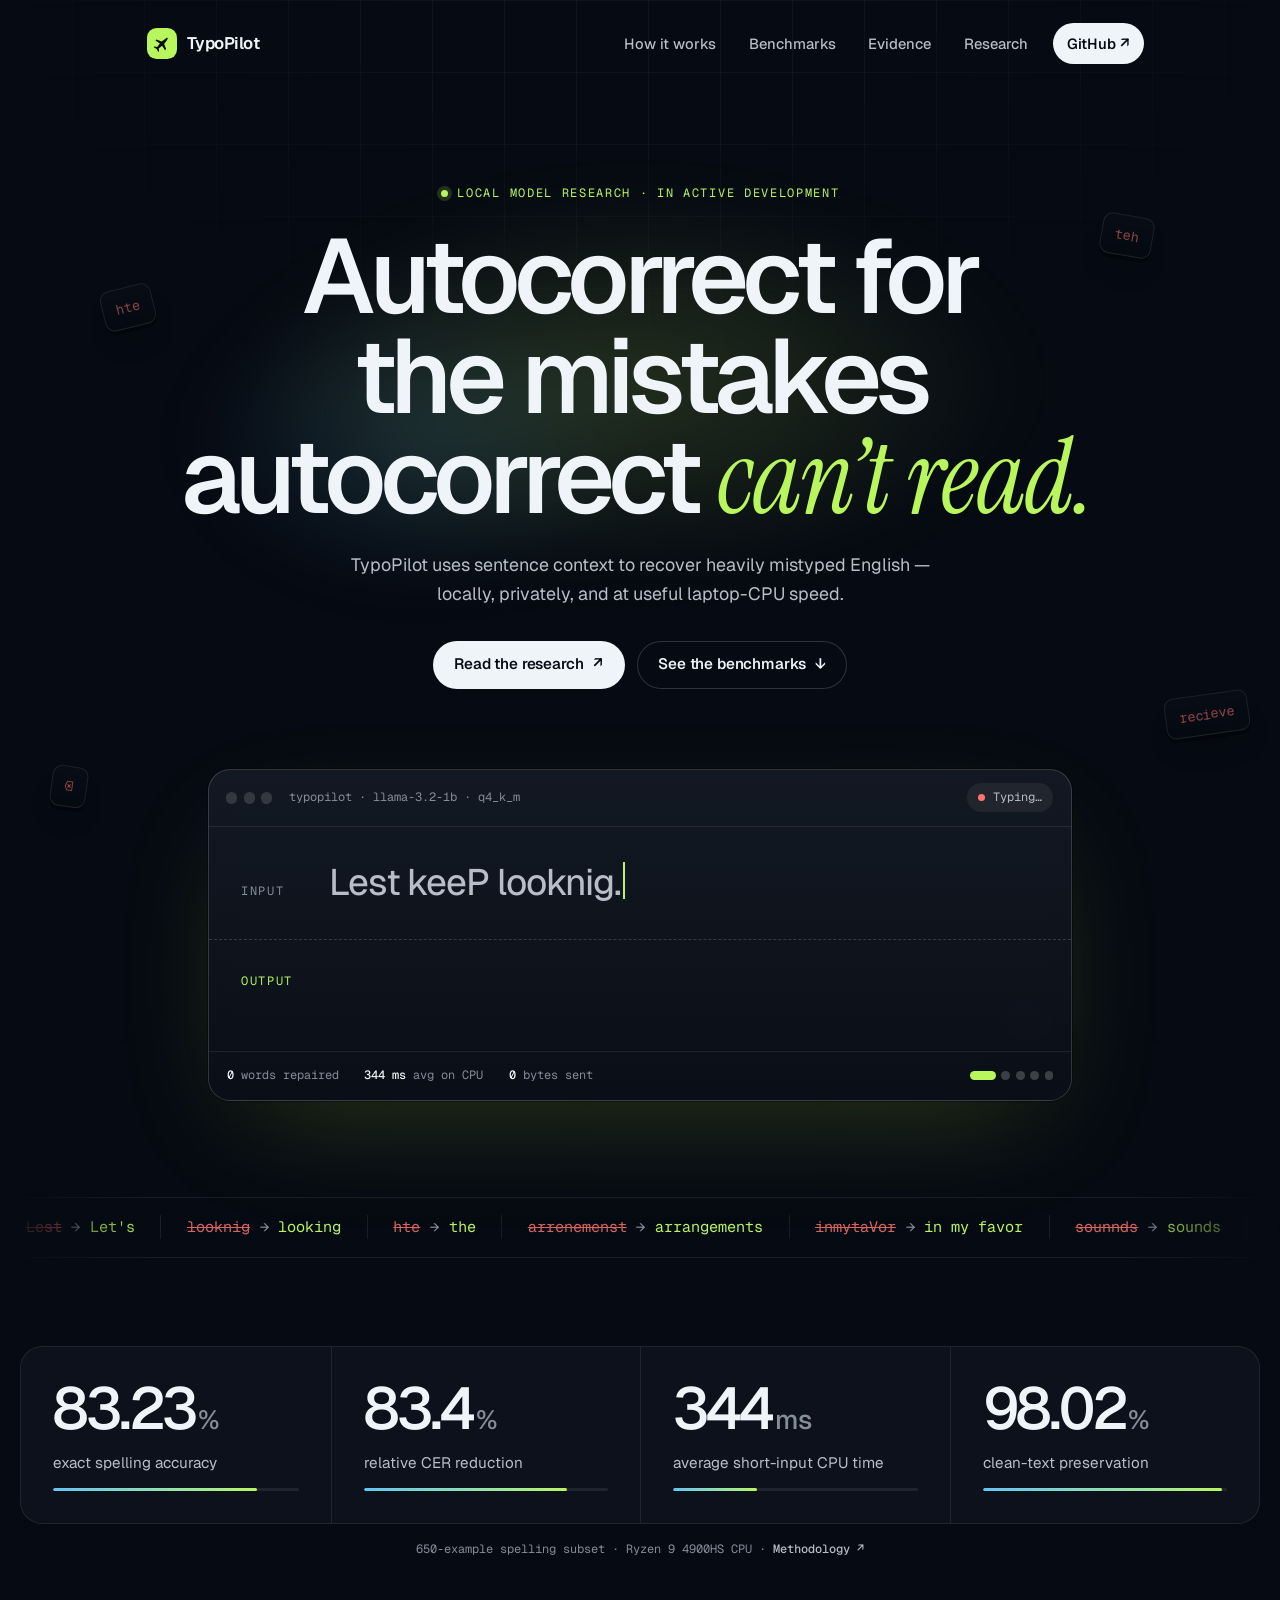
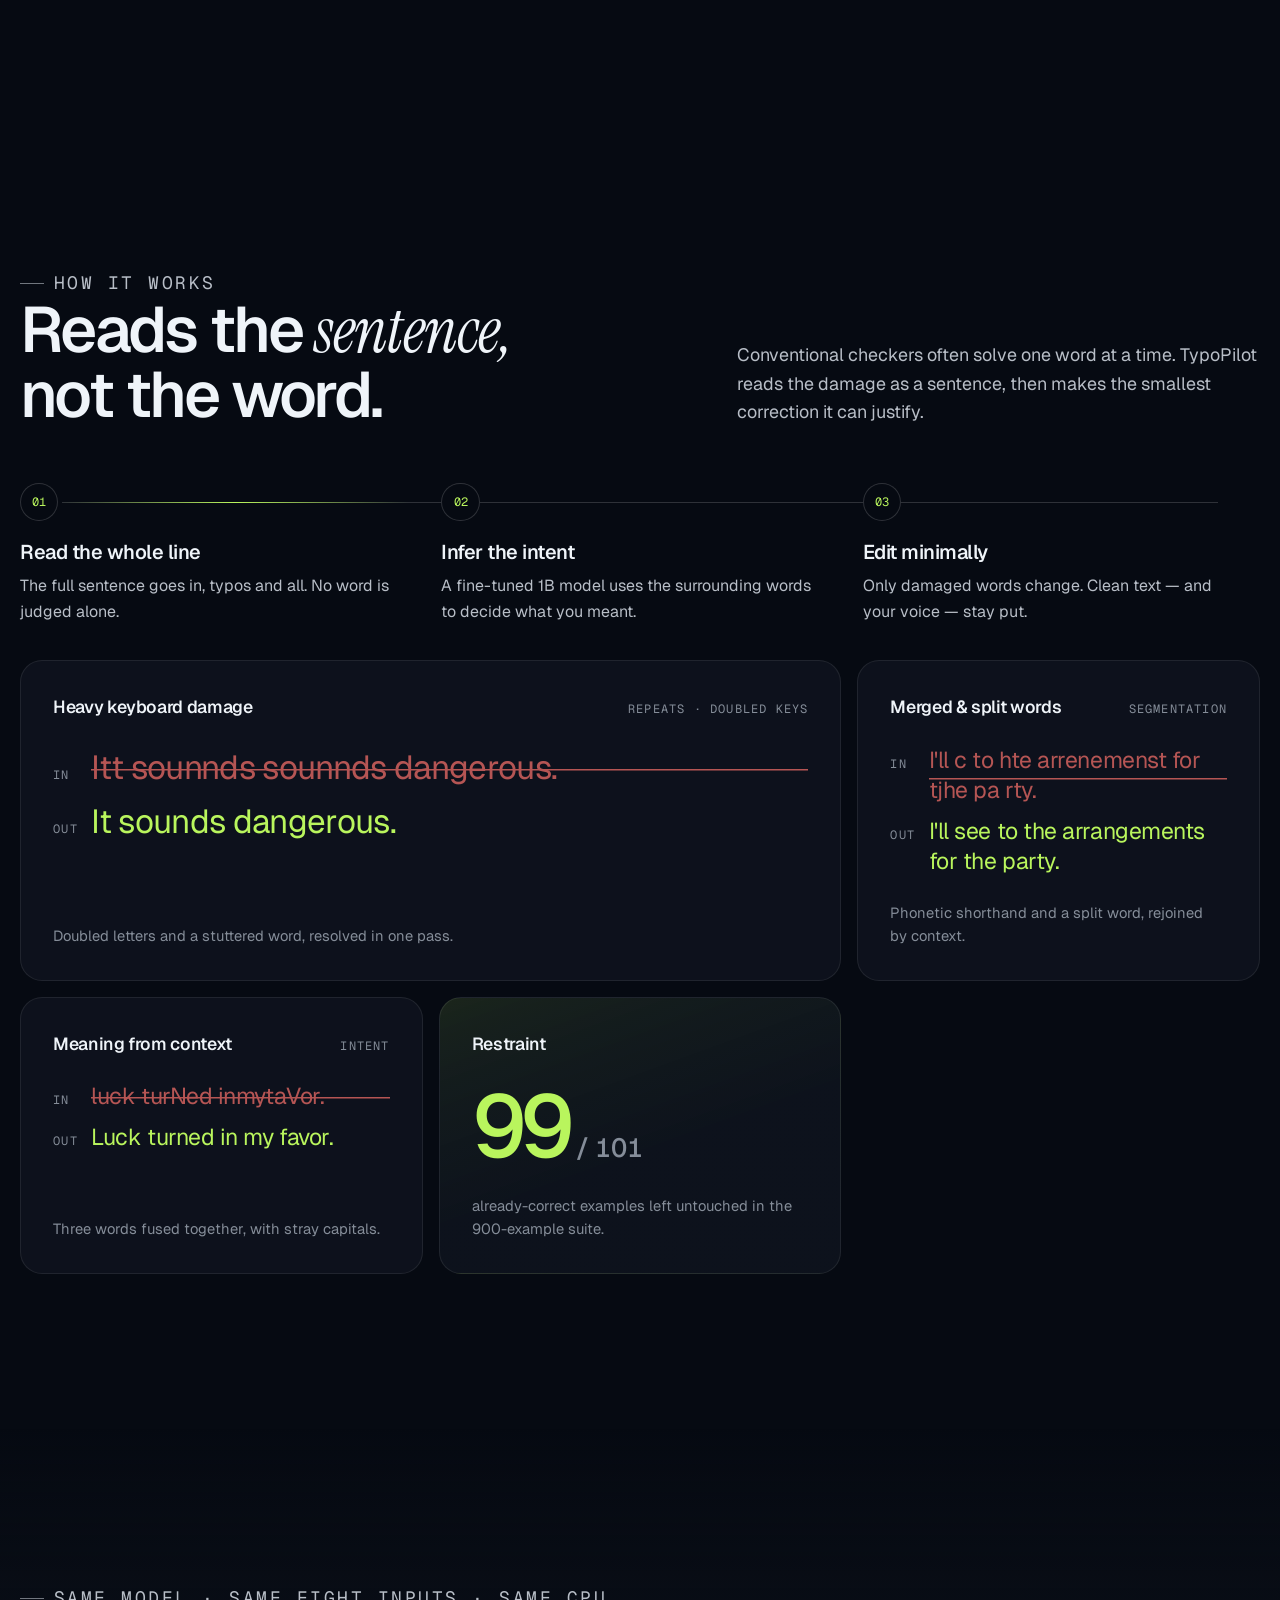
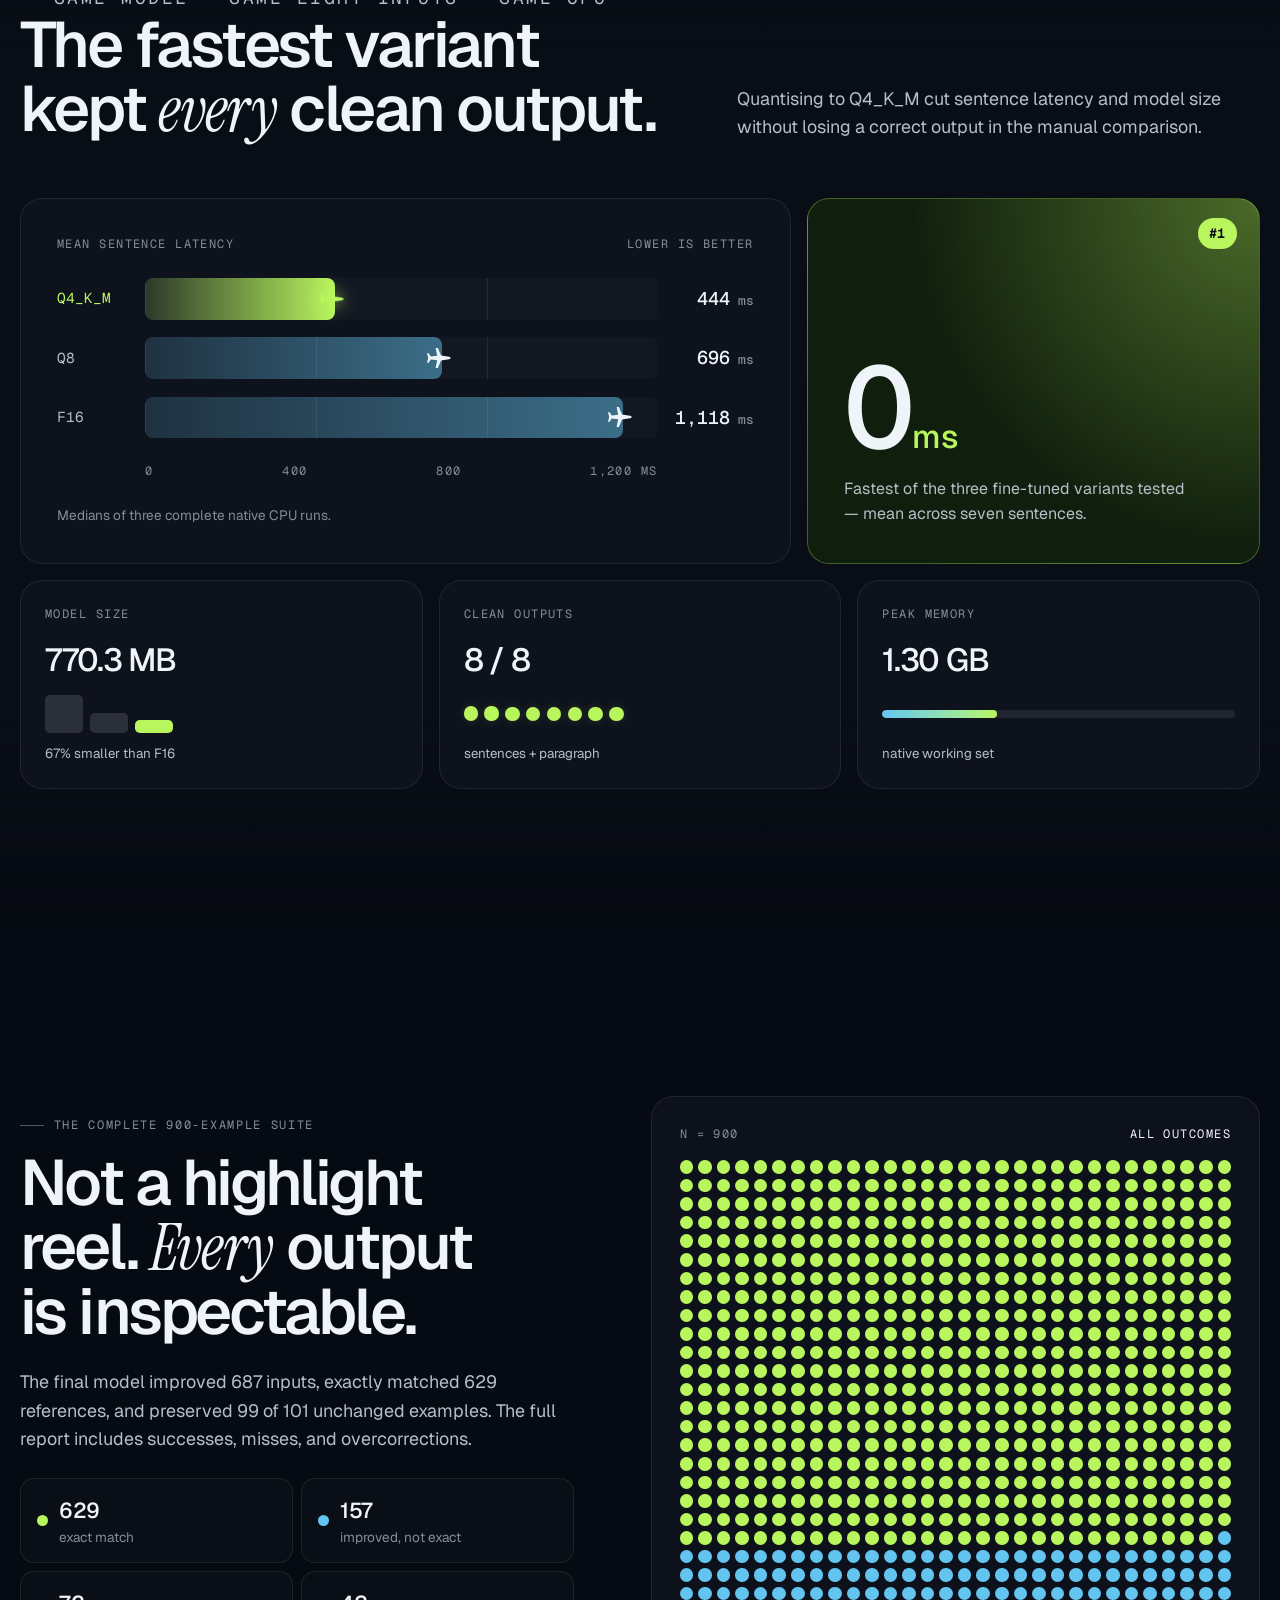
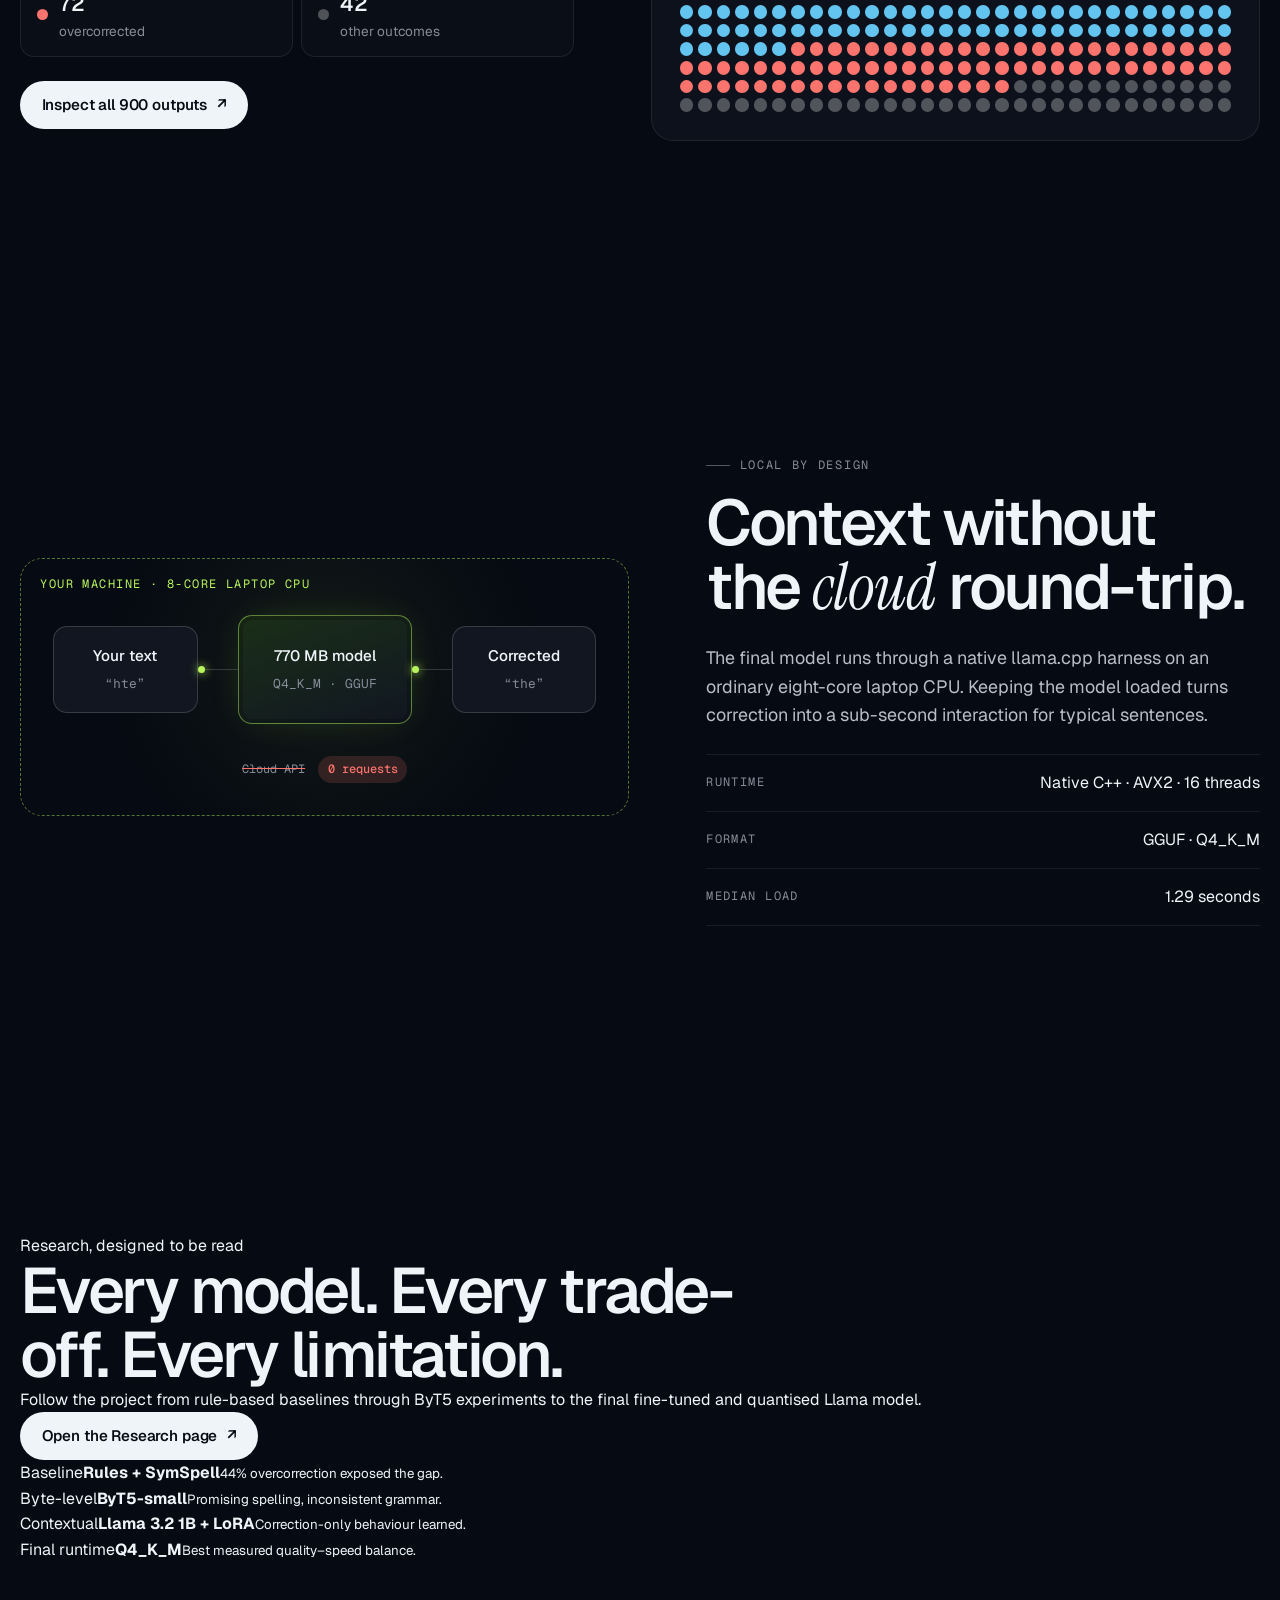
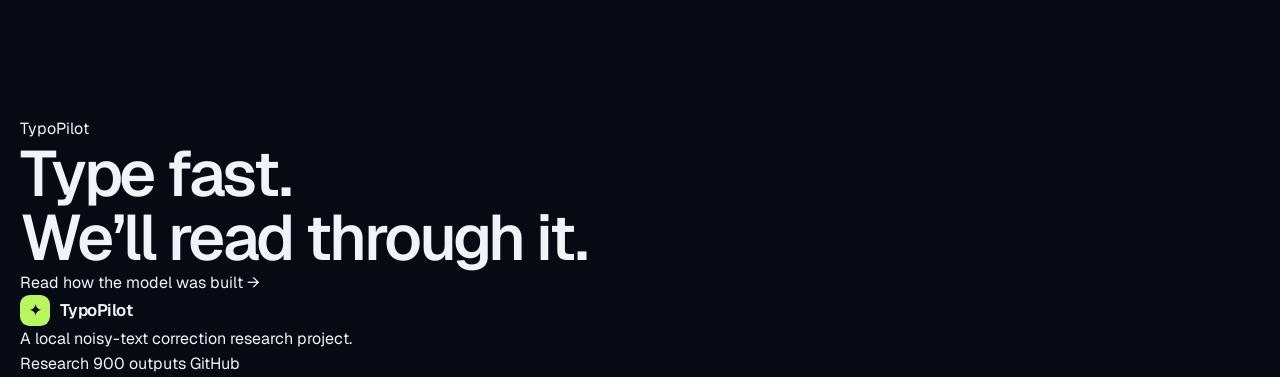
==== site/index.html @ 2de49e31 "Make the 900-outcome field interactive and diagram on-device flow The evidence dots now arrive in a " ====
<!doctype html>
<html lang="en">
<head>
  <meta charset="utf-8">
  <meta name="viewport" content="width=device-width, initial-scale=1, viewport-fit=cover">
  <meta name="description" content="TypoPilot is a compact local model for correcting heavily mistyped English with sentence context.">
  <meta name="theme-color" content="#0b0f1a">
  <link rel="icon" href="favicon.svg" type="image/svg+xml">
  <title>TypoPilot — Type fast. We’ll read through it.</title>
  <link rel="preconnect" href="https://fonts.googleapis.com">
  <link rel="preconnect" href="https://fonts.gstatic.com" crossorigin>
  <link href="https://fonts.googleapis.com/css2?family=Geist:wght@300..700&family=Geist+Mono:wght@400..600&family=Instrument+Serif:ital@0;1&display=swap" rel="stylesheet">
  <link rel="stylesheet" href="styles.css">
  <script src="script.js" defer></script>
</head>
<body>
  <a class="skip-link" href="#main">Skip to main content</a>
  <header class="site-header" data-header>
    <div class="header-bar">
      <a class="brand" href="/" aria-label="TypoPilot home">
        <span class="brand-mark"><svg viewBox="0 0 80 80" aria-hidden="true"><path d="M40 3c2 0 3 2 4 5l4 25 23 10v7l-24-5-2 20 10 7v5l-15-4-15 4v-5l10-7-2-20-24 5v-7l23-10 4-25c1-3 2-5 4-5Z"/></svg></span>
        <span>TypoPilot</span>
      </a>
      <nav class="site-nav" id="site-nav" aria-label="Main navigation">
        <a href="#how-it-works">How it works</a>
        <a href="#benchmarks">Benchmarks</a>
        <a href="#evidence">Evidence</a>
        <a href="/research">Research</a>
        <a class="nav-cta" href="https://github.com/adityavardhansharma/TypoPilot">GitHub <span class="arrow" aria-hidden="true">↗</span></a>
      </nav>
      <button class="nav-toggle" type="button" aria-expanded="false" aria-controls="site-nav" aria-label="Open menu">
        <i aria-hidden="true"></i><i aria-hidden="true"></i>
      </button>
    </div>
    <span class="scroll-progress" data-scroll-progress aria-hidden="true"></span>
  </header>

  <main id="main">
    <section class="hero" aria-labelledby="hero-title">
      <div class="hero-sky" aria-hidden="true">
        <span class="hero-glow"></span>
        <span class="keycap" style="--x:8%;--y:24%;--r:-14deg;--d:0s">hte</span>
        <span class="keycap" style="--x:86%;--y:18%;--r:10deg;--d:-2s">teh</span>
        <span class="keycap" style="--x:4%;--y:64%;--r:8deg;--d:-4s">⌫</span>
        <span class="keycap" style="--x:91%;--y:58%;--r:-8deg;--d:-1s">recieve</span>
        <span class="keycap" style="--x:78%;--y:84%;--r:6deg;--d:-3s">dno't</span>
      </div>
      <div class="shell hero-inner">
        <p class="eyebrow is-live" data-reveal>Local model research · in active development</p>
        <h1 id="hero-title" class="hero-title" data-reveal style="--delay:90">Autocorrect for the mistakes autocorrect <em>can’t read.</em></h1>
        <p class="hero-lede" data-reveal style="--delay:180">TypoPilot uses sentence context to recover heavily mistyped English — locally, privately, and at useful laptop-CPU speed.</p>
        <div class="hero-actions" data-reveal style="--delay:270">
          <a class="button" href="/research">Read the research <span class="arrow" aria-hidden="true">↗</span></a>
          <a class="button button-ghost" href="#benchmarks">See the benchmarks <span aria-hidden="true">↓</span></a>
        </div>

        <figure class="editor" data-editor data-reveal style="--delay:380" aria-label="Live demonstration: a mistyped sentence is typed, read in context, and corrected">
          <div class="editor-chrome">
            <span class="editor-lights" aria-hidden="true"><i></i><i></i><i></i></span>
            <span class="editor-title mono">typopilot · llama-3.2-1b · q4_k_m</span>
            <span class="editor-status mono" data-editor-status>Ready</span>
          </div>
          <div class="editor-body">
            <span class="editor-scan" aria-hidden="true"></span>
            <div class="editor-line is-input">
              <span class="line-tag mono">Input</span>
              <p class="editor-text" data-editor-input></p>
            </div>
            <div class="editor-line is-output">
              <span class="line-tag mono">Output</span>
              <p class="editor-text" data-editor-output></p>
            </div>
          </div>
          <figcaption class="editor-foot mono">
            <span><b data-editor-edits>0</b> words repaired</span>
            <span><b>344 ms</b> avg on CPU</span>
            <span><b>0</b> bytes sent</span>
            <span class="editor-pager" data-editor-pager role="group" aria-label="Choose example"></span>
          </figcaption>
          <p class="sr-only" aria-live="polite" data-editor-live></p>
        </figure>
      </div>
    </section>

    <section class="metrics" aria-label="Selected evaluation results">
      <div class="marquee" aria-hidden="true">
        <div class="marquee-track"><div><span><s>Lest</s><i>→</i>Let's</span><span><s>looknig</s><i>→</i>looking</span><span><s>hte</s><i>→</i>the</span><span><s>arrenemenst</s><i>→</i>arrangements</span><span><s>inmytaVor</s><i>→</i>in my favor</span><span><s>sounnds</s><i>→</i>sounds</span><span><s>dno't</s><i>→</i>don't</span><span><s>tjhe</s><i>→</i>the</span><span><s>pa rty</s><i>→</i>party</span><span><s>biiT</s><i>→</i>bit</span><span><s>Itt</s><i>→</i>It</span><span><s>inda</s><i>→</i>mind</span></div><div><span><s>Lest</s><i>→</i>Let's</span><span><s>looknig</s><i>→</i>looking</span><span><s>hte</s><i>→</i>the</span><span><s>arrenemenst</s><i>→</i>arrangements</span><span><s>inmytaVor</s><i>→</i>in my favor</span><span><s>sounnds</s><i>→</i>sounds</span><span><s>dno't</s><i>→</i>don't</span><span><s>tjhe</s><i>→</i>the</span><span><s>pa rty</s><i>→</i>party</span><span><s>biiT</s><i>→</i>bit</span><span><s>Itt</s><i>→</i>It</span><span><s>inda</s><i>→</i>mind</span></div></div>
      </div>
      <div class="shell">
        <dl class="metric-grid" data-stagger>
          <div class="metric">
            <dt>exact spelling accuracy</dt>
            <dd><span data-count="83.23" data-decimals="2">83.23</span><small>%</small></dd>
            <span class="meter" style="--v:83.23%" aria-hidden="true"><i></i></span>
          </div>
          <div class="metric">
            <dt>relative CER reduction</dt>
            <dd><span data-count="83.4" data-decimals="1">83.4</span><small>%</small></dd>
            <span class="meter" style="--v:83.4%" aria-hidden="true"><i></i></span>
          </div>
          <div class="metric">
            <dt>average short-input CPU time</dt>
            <dd><span data-count="344" data-decimals="0">344</span><small>ms</small></dd>
            <span class="meter" style="--v:34.4%" aria-hidden="true"><i></i></span>
          </div>
          <div class="metric">
            <dt>clean-text preservation</dt>
            <dd><span data-count="98.02" data-decimals="2">98.02</span><small>%</small></dd>
            <span class="meter" style="--v:98.02%" aria-hidden="true"><i></i></span>
          </div>
        </dl>
        <p class="metric-scope mono" data-reveal>650-example spelling subset · Ryzen 9 4900HS CPU · <a class="text-link" href="/research#methodology">Methodology ↗</a></p>
      </div>
    </section>

    <section class="section" id="how-it-works" aria-labelledby="how-title">
      <div class="shell">
        <div class="section-head is-split">
          <div data-reveal>
            <p class="eyebrow">How it works</p>
            <h2 id="how-title">Reads the <em>sentence,</em> not the word.</h2>
          </div>
          <p data-reveal style="--delay:120">Conventional checkers often solve one word at a time. TypoPilot reads the damage as a sentence, then makes the smallest correction it can justify.</p>
        </div>

        <ol class="pipeline" data-stagger>
          <li><span class="step mono">01</span><h3>Read the whole line</h3><p>The full sentence goes in, typos and all. No word is judged alone.</p></li>
          <li><span class="step mono">02</span><h3>Infer the intent</h3><p>A fine-tuned 1B model uses the surrounding words to decide what you meant.</p></li>
          <li><span class="step mono">03</span><h3>Edit minimally</h3><p>Only damaged words change. Clean text — and your voice — stay put.</p></li>
        </ol>

        <div class="bento" data-stagger>
          <article class="bento-card is-wide" data-spotlight>
            <header><span class="bento-kind">Heavy keyboard damage</span><span class="bento-tag mono">repeats · doubled keys</span></header>
            <div class="swap">
              <p class="swap-before"><span class="mono">in</span><s>Itt sounnds sounnds dangerous.</s></p>
              <p class="swap-after"><span class="mono">out</span>It sounds dangerous.</p>
            </div>
            <p class="bento-note">Doubled letters and a stuttered word, resolved in one pass.</p>
          </article>
          <article class="bento-card " data-spotlight>
            <header><span class="bento-kind">Merged &amp; split words</span><span class="bento-tag mono">segmentation</span></header>
            <div class="swap">
              <p class="swap-before"><span class="mono">in</span><s>I'll c to hte arrenemenst for tjhe pa rty.</s></p>
              <p class="swap-after"><span class="mono">out</span>I'll see to the arrangements for the party.</p>
            </div>
            <p class="bento-note">Phonetic shorthand and a split word, rejoined by context.</p>
          </article>
          <article class="bento-card " data-spotlight>
            <header><span class="bento-kind">Meaning from context</span><span class="bento-tag mono">intent</span></header>
            <div class="swap">
              <p class="swap-before"><span class="mono">in</span><s>luck turNed inmytaVor.</s></p>
              <p class="swap-after"><span class="mono">out</span>Luck turned in my favor.</p>
            </div>
            <p class="bento-note">Three words fused together, with stray capitals.</p>
          </article>
          <article class="bento-card bento-stat" data-spotlight>
            <span class="bento-kind">Restraint</span>
            <p class="bento-figure"><span data-count="99" data-decimals="0">99</span><small>/ 101</small></p>
            <p class="bento-note">already-correct examples left untouched in the 900-example suite.</p>
          </article>
        </div>
      </div>
    </section>

    <section class="section benchmarks" id="benchmarks" aria-labelledby="speed-title">
      <div class="shell">
        <div class="section-head is-split">
          <div data-reveal>
            <p class="eyebrow">Same model · same eight inputs · same CPU</p>
            <h2 id="speed-title">The fastest variant kept <em>every</em> clean output.</h2>
          </div>
          <p data-reveal style="--delay:120">Quantising to Q4_K_M cut sentence latency and model size without losing a correct output in the manual comparison.</p>
        </div>

        <div class="bench-grid">
          <div class="race panel" data-race data-reveal role="img" aria-label="Mean sentence latency: Q4_K_M 444 milliseconds, Q8 696 milliseconds, F16 1,118 milliseconds">
            <div class="race-head mono"><span>Mean sentence latency</span><span>lower is better</span></div>
            <div class="race-lanes">
              <div class="lane is-winner" style="--n:0.37">
                <span class="lane-name mono">Q4_K_M</span>
                <span class="lane-track"><i><svg viewBox="0 0 80 80" aria-hidden="true"><path d="M40 3c2 0 3 2 4 5l4 25 23 10v7l-24-5-2 20 10 7v5l-15-4-15 4v-5l10-7-2-20-24 5v-7l23-10 4-25c1-3 2-5 4-5Z"/></svg></i></span>
                <strong class="mono">444<small> ms</small></strong>
              </div>
              <div class="lane" style="--n:0.58">
                <span class="lane-name mono">Q8</span>
                <span class="lane-track"><i><svg viewBox="0 0 80 80" aria-hidden="true"><path d="M40 3c2 0 3 2 4 5l4 25 23 10v7l-24-5-2 20 10 7v5l-15-4-15 4v-5l10-7-2-20-24 5v-7l23-10 4-25c1-3 2-5 4-5Z"/></svg></i></span>
                <strong class="mono">696<small> ms</small></strong>
              </div>
              <div class="lane" style="--n:0.932">
                <span class="lane-name mono">F16</span>
                <span class="lane-track"><i><svg viewBox="0 0 80 80" aria-hidden="true"><path d="M40 3c2 0 3 2 4 5l4 25 23 10v7l-24-5-2 20 10 7v5l-15-4-15 4v-5l10-7-2-20-24 5v-7l23-10 4-25c1-3 2-5 4-5Z"/></svg></i></span>
                <strong class="mono">1,118<small> ms</small></strong>
              </div>
            </div>
            <div class="race-axis mono" aria-hidden="true"><span>0</span><span>400</span><span>800</span><span>1,200 ms</span></div>
            <p class="race-note">Medians of three complete native CPU runs.</p>
          </div>

          <div class="champion" data-reveal style="--delay:150">
            <span class="champion-rank mono">#1</span>
            <p class="champion-figure"><span data-count="444" data-decimals="0">444</span><small>ms</small></p>
            <p>Fastest of the three fine-tuned variants tested — mean across seven sentences.</p>
          </div>
        </div>

        <div class="fact-grid" data-stagger>
          <div class="fact panel" data-spotlight>
            <span class="fact-label mono">Model size</span>
            <strong>770.3 MB</strong>
            <div class="size-compare" aria-hidden="true"><i style="--s:1"></i><i style="--s:0.533"></i><i class="is-active" style="--s:0.326"></i></div>
            <small>67% smaller than F16</small>
          </div>
          <div class="fact panel" data-spotlight>
            <span class="fact-label mono">Clean outputs</span>
            <strong>8 / 8</strong>
            <div class="lit-dots" aria-hidden="true"><i></i><i></i><i></i><i></i><i></i><i></i><i></i><i></i></div>
            <small>sentences + paragraph</small>
          </div>
          <div class="fact panel" data-spotlight>
            <span class="fact-label mono">Peak memory</span>
            <strong>1.30 GB</strong>
            <div class="mem-gauge" aria-hidden="true"><i></i></div>
            <small>native working set</small>
          </div>
        </div>
      </div>
    </section>

    <section class="section" id="evidence" aria-labelledby="evidence-title">
      <div class="shell evidence-layout">
        <div class="evidence-copy">
          <div data-reveal>
            <p class="eyebrow">The complete 900-example suite</p>
            <h2 id="evidence-title">Not a highlight reel. <em>Every</em> output is inspectable.</h2>
          </div>
          <p data-reveal style="--delay:100">The final model improved 687 inputs, exactly matched 629 references, and preserved 99 of 101 unchanged examples. The full report includes successes, misses, and overcorrections.</p>
          <div class="legend" data-stagger role="group" aria-label="Highlight an outcome">
            <button type="button" class="legend-item" data-filter="exact" aria-pressed="false"><i class="dot exact"></i><strong>629</strong><span>exact match</span></button>
            <button type="button" class="legend-item" data-filter="improved" aria-pressed="false"><i class="dot improved"></i><strong>157</strong><span>improved, not exact</span></button>
            <button type="button" class="legend-item" data-filter="over" aria-pressed="false"><i class="dot over"></i><strong>72</strong><span>overcorrected</span></button>
            <button type="button" class="legend-item" data-filter="neutral" aria-pressed="false"><i class="dot neutral"></i><strong>42</strong><span>other outcomes</span></button>
          </div>
          <a class="button" href="/reports/llama-q4-900-eval-annotated.html" data-reveal>Inspect all 900 outputs <span class="arrow" aria-hidden="true">↗</span></a>
        </div>
        <div class="dot-panel panel" data-reveal style="--delay:150" role="img" aria-label="A field of 900 dots representing mutually exclusive evaluation outcomes: 629 exact, 157 improved but not exact, 72 overcorrected, and 42 other outcomes">
          <div class="dot-panel-head mono"><span>n = 900</span><span data-dot-readout>All outcomes</span></div>
          <div class="dot-field" data-dot-field aria-hidden="true"></div>
        </div>
      </div>
    </section>

    <section class="section local" aria-labelledby="local-title">
      <div class="shell local-layout">
        <div class="device" data-reveal aria-hidden="true">
          <span class="device-label mono">Your machine · 8-core laptop CPU</span>
          <div class="flow">
            <div class="node"><span>Your text</span><small class="mono is-coral">“hte”</small></div>
            <div class="wire"><i></i></div>
            <div class="node node-chip"><span>770 MB model</span><small class="mono">Q4_K_M · GGUF</small></div>
            <div class="wire"><i></i></div>
            <div class="node node-out"><span>Corrected</span><small class="mono is-lime">“the”</small></div>
          </div>
          <div class="cloud-blocked mono"><span>Cloud API</span><b>0 requests</b></div>
        </div>
        <div class="local-copy">
          <div data-reveal>
            <p class="eyebrow">Local by design</p>
            <h2 id="local-title">Context without the <em>cloud</em> round-trip.</h2>
          </div>
          <p data-reveal style="--delay:100">The final model runs through a native llama.cpp harness on an ordinary eight-core laptop CPU. Keeping the model loaded turns correction into a sub-second interaction for typical sentences.</p>
          <dl class="spec-list" data-stagger>
            <div><dt class="mono">Runtime</dt><dd>Native C++ · AVX2 · 16 threads</dd></div>
            <div><dt class="mono">Format</dt><dd>GGUF · Q4_K_M</dd></div>
            <div><dt class="mono">Median load</dt><dd>1.29 seconds</dd></div>
          </dl>
        </div>
      </div>
    </section>

    <section class="section shell research-teaser" aria-labelledby="research-title">
      <div>
        <p class="claim-tag">Research, designed to be read</p>
        <h2 id="research-title">Every model. Every trade-off. Every limitation.</h2>
      </div>
      <div class="research-route">
        <p>Follow the project from rule-based baselines through ByT5 experiments to the final fine-tuned and quantised Llama model.</p>
        <a class="button button-dark" href="research.html">Open the Research page <span aria-hidden="true">↗</span></a>
      </div>
      <ol class="model-lineage" aria-label="Model research timeline">
        <li><span>Baseline</span><strong>Rules + SymSpell</strong><small>44% overcorrection exposed the gap.</small></li>
        <li><span>Byte-level</span><strong>ByT5-small</strong><small>Promising spelling, inconsistent grammar.</small></li>
        <li><span>Contextual</span><strong>Llama 3.2 1B + LoRA</strong><small>Correction-only behaviour learned.</small></li>
        <li><span>Final runtime</span><strong>Q4_K_M</strong><small>Best measured quality–speed balance.</small></li>
      </ol>
    </section>

    <section class="closing-cta shell" aria-labelledby="closing-title">
      <div class="closing-dots" aria-hidden="true"></div>
      <p>TypoPilot</p>
      <h2 id="closing-title">Type fast.<br>We’ll read through it.</h2>
      <a href="research.html">Read how the model was built <span aria-hidden="true">→</span></a>
    </section>
  </main>

  <footer class="site-footer shell">
    <a class="brand" href="index.html"><span class="brand-mark" aria-hidden="true">✦</span><span>TypoPilot</span></a>
    <p>A local noisy-text correction research project.</p>
    <nav aria-label="Footer navigation">
      <a href="research.html">Research</a>
      <a href="/reports/llama-q4-900-eval-annotated.html">900 outputs</a>
      <a href="https://github.com/adityavardhansharma/TypoPilot">GitHub</a>
    </nav>
  </footer>
</body>
</html>
---- site/styles.css ----
/* ==========================================================================
   TypoPilot — night-flight design system
   ========================================================================== */

:root {
  color-scheme: dark;

  /* Surfaces */
  --bg: oklch(0.145 0.018 262);
  --bg-raised: oklch(0.175 0.02 262);
  --panel: oklch(0.2 0.022 262 / 0.72);
  --panel-solid: oklch(0.2 0.022 262);
  --line: oklch(1 0 0 / 0.08);
  --line-strong: oklch(1 0 0 / 0.16);

  /* Text */
  --text: oklch(0.965 0.008 250);
  --text-soft: oklch(0.8 0.014 255);
  --muted: oklch(0.64 0.02 258);

  /* Signal colours */
  --lime: oklch(0.9 0.19 128);
  --lime-glow: oklch(0.9 0.19 128 / 0.16);
  --coral: oklch(0.72 0.17 25);
  --coral-glow: oklch(0.72 0.17 25 / 0.16);
  --amber: oklch(0.84 0.15 75);
  --sky: oklch(0.78 0.11 230);
  --sky-glow: oklch(0.78 0.11 230 / 0.14);

  /* Type */
  --font-sans: "Geist", "Inter", "Segoe UI", system-ui, sans-serif;
  --font-serif: "Instrument Serif", "Times New Roman", serif;
  --font-mono: "Geist Mono", ui-monospace, "SFMono-Regular", Menlo, monospace;
  --text-xs: 0.75rem;
  --text-sm: 0.875rem;
  --text-body: 1rem;
  --text-lead: clamp(1.1rem, 1.4vw, 1.3rem);
  --text-h3: clamp(1.25rem, 1.8vw, 1.6rem);
  --text-h2: clamp(2.4rem, 5vw, 4.4rem);
  --text-display: clamp(3rem, 8.2vw, 7.6rem);

  /* Space */
  --space-xs: 0.5rem;
  --space-sm: 0.75rem;
  --space-md: 1rem;
  --space-lg: 1.5rem;
  --space-xl: 2.25rem;
  --space-2xl: 3.5rem;
  --space-section: clamp(5.5rem, 12vw, 10rem);
  --shell: 80rem;

  --radius-sm: 0.5rem;
  --radius-md: 0.875rem;
  --radius-lg: 1.375rem;
  --radius-pill: 999px;

  --ease-out: cubic-bezier(0.22, 1, 0.36, 1);
  --ease-spring: cubic-bezier(0.34, 1.56, 0.64, 1);
  --z-header: 40;
}

/* ---------- Reset & base ---------- */

*, *::before, *::after { box-sizing: border-box; }
html { scroll-behavior: smooth; scroll-padding-top: 6.5rem; }
body {
  margin: 0;
  min-height: 100vh;
  background: var(--bg);
  color: var(--text);
  font-family: var(--font-sans);
  font-size: var(--text-body);
  line-height: 1.6;
  -webkit-font-smoothing: antialiased;
  overflow-x: clip;
}
body::before {
  /* Faint blueprint grid behind every page */
  content: "";
  position: fixed;
  inset: 0;
  z-index: -1;
  pointer-events: none;
  background-image:
    linear-gradient(var(--line) 1px, transparent 1px),
    linear-gradient(90deg, var(--line) 1px, transparent 1px);
  background-size: 72px 72px;
  mask-image: radial-gradient(ellipse 80% 60% at 50% 0%, #000 20%, transparent 75%);
  opacity: 0.55;
}
img, svg { display: block; max-width: 100%; }
a { color: inherit; text-decoration: none; }
button { font: inherit; color: inherit; }
h1, h2, h3, p, dl, dd, ol, ul { margin: 0; }
ol, ul { padding: 0; list-style: none; }
h1, h2, h3 {
  font-weight: 560;
  line-height: 1;
  letter-spacing: -0.04em;
  text-wrap: balance;
}
h2 { font-size: var(--text-h2); }
h3 { font-size: var(--text-h3); letter-spacing: -0.025em; line-height: 1.15; }
p { text-wrap: pretty; }
em, .serif {
  font-family: var(--font-serif);
  font-style: italic;
  font-weight: 400;
  letter-spacing: -0.01em;
}
::selection { background: var(--lime); color: var(--bg); }
:focus-visible { outline: 2px solid var(--lime); outline-offset: 3px; border-radius: 4px; }

/* ---------- Layout primitives ---------- */

.shell { width: min(calc(100% - 2.5rem), var(--shell)); margin-inline: auto; }
.section { padding-block: var(--space-section); position: relative; }

.skip-link {
  position: fixed; top: 0.75rem; left: 0.75rem; z-index: 100;
  transform: translateY(-200%);
  background: var(--lime); color: var(--bg); font-weight: 600;
  padding: 0.7rem 1rem; border-radius: var(--radius-sm);
}
.skip-link:focus { transform: none; }

/* ---------- Shared components ---------- */

.eyebrow {
  display: inline-flex; align-items: center; gap: 0.6rem;
  font-family: var(--font-mono); font-size: var(--text-xs);
  text-transform: uppercase; letter-spacing: 0.14em;
  color: var(--muted);
}
.eyebrow::before {
  content: ""; width: 1.5rem; height: 1px; background: currentColor; opacity: 0.6;
}
.eyebrow.is-live { color: var(--lime); }
.eyebrow.is-live::before {
  width: 0.45rem; height: 0.45rem; border-radius: 50%; opacity: 1;
  box-shadow: 0 0 0 4px var(--lime-glow);
  animation: pulse 2.4s var(--ease-out) infinite;
}

.section-head {
  display: grid; gap: var(--space-lg);
  max-width: 52rem; margin-bottom: var(--space-2xl);
}
.section-head p { color: var(--text-soft); font-size: var(--text-lead); max-width: 40rem; }
.section-head.is-split {
  max-width: none;
  grid-template-columns: minmax(0, 1.3fr) minmax(0, 1fr);
  align-items: end; gap: var(--space-xl);
}

.button {
  --button-bg: var(--text);
  --button-fg: var(--bg);
  position: relative; isolation: isolate; overflow: hidden;
  display: inline-flex; align-items: center; gap: 0.6rem;
  min-height: 3rem; padding: 0 1.35rem;
  border-radius: var(--radius-pill);
  background: var(--button-bg); color: var(--button-fg);
  font-weight: 560; font-size: 0.95rem; letter-spacing: -0.01em;
  transition: transform 0.4s var(--ease-out), box-shadow 0.4s var(--ease-out);
}
.button::after {
  content: ""; position: absolute; inset: 0; z-index: -1;
  background: var(--lime);
  transform: translateY(101%);
  transition: transform 0.45s var(--ease-out);
}
.button .arrow { transition: transform 0.45s var(--ease-out); }
.button:hover { transform: translateY(-2px); box-shadow: 0 14px 40px -12px var(--lime-glow); }
.button:hover::after { transform: none; }
.button:hover .arrow { transform: translate(3px, -3px); }
.button-ghost {
  --button-bg: transparent;
  --button-fg: var(--text);
  box-shadow: inset 0 0 0 1px var(--line-strong);
}
.button-ghost:hover { color: var(--bg); }

.text-link {
  display: inline-flex; align-items: center; gap: 0.45rem;
  color: var(--text-soft); font-weight: 500;
  background: linear-gradient(currentColor, currentColor) left bottom / 0 1px no-repeat;
  transition: background-size 0.45s var(--ease-out), color 0.3s;
}
.text-link:hover { color: var(--text); background-size: 100% 1px; }

.panel {
  background: var(--panel);
  border: 1px solid var(--line);
  border-radius: var(--radius-lg);
  backdrop-filter: blur(18px);
}

.mono { font-family: var(--font-mono); }
.is-lime { color: var(--lime); }
.is-coral { color: var(--coral); }

/* ---------- Keyframes ---------- */

@keyframes pulse {
  0%, 100% { box-shadow: 0 0 0 0 var(--lime-glow); }
  50% { box-shadow: 0 0 0 7px transparent; }
}
@keyframes blink { 50% { opacity: 0; } }
@keyframes float {
  0%, 100% { transform: translateY(0); }
  50% { transform: translateY(-10px); }
}

@media (max-width: 52rem) {
  .section-head.is-split { grid-template-columns: 1fr; }
}

/* ==========================================================================
   Header
   ========================================================================== */

.site-header {
  position: fixed; inset: 0.85rem 0 auto; z-index: var(--z-header);
  width: min(calc(100% - 1.5rem), 64rem); margin-inline: auto;
  border-radius: var(--radius-pill);
  transition: background-color 0.4s, box-shadow 0.4s, border-color 0.4s;
  border: 1px solid transparent;
}
.site-header.is-scrolled, .site-header.is-open {
  background: oklch(0.17 0.02 262 / 0.72);
  border-color: var(--line);
  backdrop-filter: blur(20px) saturate(1.4);
  box-shadow: 0 20px 50px -20px oklch(0 0 0 / 0.7);
}
.header-bar {
  display: flex; align-items: center; justify-content: space-between; gap: var(--space-md);
  min-height: 3.6rem; padding: 0.4rem 0.45rem 0.4rem 1.1rem;
}
.brand {
  display: inline-flex; align-items: center; gap: 0.6rem;
  font-weight: 620; letter-spacing: -0.03em; font-size: 1.05rem;
}
.brand-mark {
  display: grid; place-items: center;
  width: 1.9rem; height: 1.9rem; border-radius: 0.6rem;
  background: var(--lime); color: var(--bg);
  transition: transform 0.6s var(--ease-spring);
}
.brand-mark svg { width: 1.1rem; fill: currentColor; transform: rotate(45deg); }
.brand:hover .brand-mark { transform: rotate(-12deg) scale(1.06); }

.site-nav { display: flex; align-items: center; gap: 0.25rem; }
.site-nav a {
  position: relative; padding: 0.55rem 0.9rem; border-radius: var(--radius-pill);
  color: var(--text-soft); font-size: 0.92rem; font-weight: 480;
  transition: color 0.25s, background-color 0.25s;
}
.site-nav a:hover { color: var(--text); background: oklch(1 0 0 / 0.06); }
.site-nav a[aria-current="page"] { color: var(--text); }
.site-nav a[aria-current="page"]::after {
  content: ""; position: absolute; left: 50%; bottom: 0.25rem;
  width: 0.25rem; height: 0.25rem; border-radius: 50%;
  background: var(--lime); translate: -50% 0;
}
.site-nav .nav-cta {
  margin-left: 0.4rem; background: var(--text); color: var(--bg); font-weight: 560;
}
.site-nav .nav-cta:hover { background: var(--lime); color: var(--bg); }

.nav-toggle {
  display: none; position: relative;
  width: 2.75rem; height: 2.75rem; border: 0; border-radius: 50%;
  background: oklch(1 0 0 / 0.08); cursor: pointer;
}
.nav-toggle i {
  position: absolute; left: 50%; width: 1.05rem; height: 1.5px;
  background: currentColor; translate: -50% 0;
  transition: transform 0.4s var(--ease-out), top 0.4s var(--ease-out);
}
.nav-toggle i:first-child { top: calc(50% - 4px); }
.nav-toggle i:last-child { top: calc(50% + 3px); }
.is-open .nav-toggle i:first-child { top: 50%; transform: rotate(45deg); }
.is-open .nav-toggle i:last-child { top: 50%; transform: rotate(-45deg); }

.scroll-progress {
  position: absolute; left: 1.4rem; right: 1.4rem; bottom: -1px; height: 1px;
  background: linear-gradient(90deg, var(--lime), var(--sky));
  transform-origin: left; transform: scaleX(var(--progress, 0));
  opacity: 0; transition: opacity 0.4s;
}
.is-scrolled .scroll-progress { opacity: 1; }

@media (max-width: 46rem) {
  .site-header { border-radius: var(--radius-lg); }
  .nav-toggle { display: block; }
  .site-nav {
    position: absolute; top: calc(100% + 0.5rem); left: 0; right: 0;
    flex-direction: column; align-items: stretch; gap: 0.2rem; padding: 0.6rem;
    background: var(--panel-solid); border: 1px solid var(--line); border-radius: var(--radius-lg);
    box-shadow: 0 30px 60px -20px oklch(0 0 0 / 0.8);
    opacity: 0; visibility: hidden; transform: translateY(-8px) scale(0.98);
    transition: opacity 0.3s, transform 0.4s var(--ease-out), visibility 0.3s;
  }
  .is-open .site-nav { opacity: 1; visibility: visible; transform: none; }
  .site-nav a { padding: 0.9rem 1rem; font-size: 1.05rem; }
  .site-nav .nav-cta { margin: 0.3rem 0 0; text-align: center; justify-content: center; }
}

/* ==========================================================================
   Motion system
   ========================================================================== */

.js [data-reveal] {
  opacity: 0;
  transform: translateY(28px);
  filter: blur(6px);
  transition: opacity 0.9s var(--ease-out), transform 1s var(--ease-out), filter 0.9s var(--ease-out);
  transition-delay: calc(var(--delay, 0) * 1ms);
}
.js [data-stagger] > * {
  opacity: 0;
  transform: translateY(22px);
  transition: opacity 0.8s var(--ease-out), transform 0.9s var(--ease-out);
  transition-delay: calc(var(--i, 0) * 90ms + var(--delay, 0) * 1ms);
}
.js [data-reveal].is-visible,
.js [data-stagger].is-visible > * { opacity: 1; transform: none; filter: none; }

@media (prefers-reduced-motion: reduce) {
  html { scroll-behavior: auto; }
  *, *::before, *::after {
    animation-duration: 0.01ms !important;
    animation-iteration-count: 1 !important;
    transition-duration: 0.01ms !important;
    transition-delay: 0ms !important;
  }
  .js [data-reveal], .js [data-stagger] > * { opacity: 1; transform: none; filter: none; }
}

.sr-only {
  position: absolute; width: 1px; height: 1px; padding: 0; margin: -1px;
  overflow: hidden; clip: rect(0 0 0 0); white-space: nowrap; border: 0;
}

/* ==========================================================================
   Hero
   ========================================================================== */

.hero {
  position: relative;
  padding: clamp(8.5rem, 16vw, 11.5rem) 0 clamp(4rem, 8vw, 6rem);
  text-align: center;
  isolation: isolate;
}
.hero-sky { position: absolute; inset: 0; z-index: -1; overflow: hidden; pointer-events: none; }
.hero-glow {
  position: absolute; left: 50%; top: 32%; width: min(70rem, 140vw); aspect-ratio: 2 / 1;
  translate: -50% -50%;
  background:
    radial-gradient(closest-side, var(--lime-glow), transparent 70%),
    radial-gradient(closest-side at 30% 60%, var(--sky-glow), transparent 70%);
  filter: blur(30px);
  animation: drift 16s ease-in-out infinite alternate;
}
@keyframes drift {
  from { transform: translateX(-4%) scale(1); }
  to { transform: translateX(4%) scale(1.08); }
}
.keycap {
  position: absolute; left: var(--x); top: var(--y);
  padding: 0.55rem 0.8rem; border-radius: 0.6rem;
  font-family: var(--font-mono); font-size: 0.85rem; color: var(--coral);
  background: linear-gradient(var(--bg-raised), var(--bg));
  border: 1px solid var(--line-strong);
  box-shadow: 0 4px 0 oklch(0.1 0.02 262), 0 18px 30px -12px oklch(0 0 0 / 0.6);
  rotate: var(--r);
  opacity: 0.55;
  animation: float 7s ease-in-out infinite;
  animation-delay: var(--d);
}

.hero-inner { display: grid; justify-items: center; gap: var(--space-lg); }
.hero-title {
  font-size: var(--text-display);
  max-width: 13ch;
  letter-spacing: -0.055em;
  line-height: 0.95;
}
.hero-title em {
  color: var(--lime);
  letter-spacing: -0.02em;
  padding-right: 0.06em;
}
.hero-lede { max-width: 38rem; color: var(--text-soft); font-size: var(--text-lead); }
.hero-actions { display: flex; flex-wrap: wrap; justify-content: center; gap: var(--space-sm); margin-top: var(--space-xs); }

/* ---------- Editor ---------- */

.editor {
  width: min(100%, 54rem);
  margin: var(--space-2xl) 0 0;
  text-align: left;
  border-radius: var(--radius-lg);
  background: linear-gradient(180deg, oklch(0.22 0.022 262 / 0.9), oklch(0.17 0.02 262 / 0.9));
  border: 1px solid var(--line-strong);
  box-shadow:
    0 0 0 1px oklch(0 0 0 / 0.4),
    0 40px 120px -40px oklch(0.9 0.19 128 / 0.25),
    0 30px 60px -30px oklch(0 0 0 / 0.8);
  backdrop-filter: blur(16px);
  overflow: hidden;
}
.editor-chrome {
  display: flex; align-items: center; gap: var(--space-md);
  padding: 0.85rem 1.1rem;
  border-bottom: 1px solid var(--line);
  font-size: var(--text-xs);
}
.editor-lights { display: flex; gap: 0.4rem; }
.editor-lights i { width: 0.7rem; height: 0.7rem; border-radius: 50%; background: oklch(1 0 0 / 0.14); }
.editor-title { color: var(--muted); flex: 1; overflow: hidden; text-overflow: ellipsis; white-space: nowrap; }
.editor-status {
  display: inline-flex; align-items: center; gap: 0.5rem;
  padding: 0.3rem 0.7rem; border-radius: var(--radius-pill);
  background: oklch(1 0 0 / 0.06); color: var(--text-soft);
  white-space: nowrap;
}
.editor-status::before {
  content: ""; width: 0.45rem; height: 0.45rem; border-radius: 50%; background: var(--muted);
  transition: background-color 0.3s;
}
[data-state="typing"] .editor-status::before { background: var(--coral); animation: blink 0.8s steps(1) infinite; }
[data-state="reading"] .editor-status::before { background: var(--sky); animation: blink 0.4s steps(1) infinite; }
[data-state="done"] .editor-status { color: var(--lime); background: var(--lime-glow); }
[data-state="done"] .editor-status::before { background: var(--lime); }

.editor-body { position: relative; display: grid; }
.editor-line {
  display: grid; grid-template-columns: 4.5rem 1fr; align-items: baseline; gap: var(--space-md);
  padding: clamp(1.3rem, 3vw, 2rem) clamp(1.1rem, 3vw, 2rem);
  min-height: clamp(5.5rem, 10vw, 7rem);
}
.editor-line + .editor-line { border-top: 1px dashed var(--line-strong); }
.line-tag { font-size: var(--text-xs); text-transform: uppercase; letter-spacing: 0.14em; color: var(--muted); }
.is-output .line-tag { color: var(--lime); }
.editor-text {
  font-size: clamp(1.35rem, 3.4vw, 2.3rem);
  line-height: 1.25; letter-spacing: -0.03em; font-weight: 450;
}
.is-input .editor-text { color: var(--text-soft); }

.word { display: inline-block; }
.word.is-wrong {
  color: var(--coral);
  text-decoration: underline wavy oklch(0.72 0.17 25 / 0.7);
  text-decoration-thickness: 1.5px;
  text-underline-offset: 0.22em;
}
.is-output .word {
  animation: word-in 0.6s var(--ease-out) both;
  animation-delay: calc(var(--w) * 70ms);
}
.word.is-fixed {
  position: relative; color: var(--lime);
}
.word.is-fixed::after {
  content: ""; position: absolute; left: 0; right: 0; bottom: 0.02em; height: 2px;
  background: var(--lime); border-radius: 2px;
  transform-origin: left;
  animation: underline-in 0.6s var(--ease-out) both;
  animation-delay: calc(var(--w) * 70ms + 250ms);
}
@keyframes word-in {
  from { opacity: 0; transform: translateY(0.4em); filter: blur(6px); }
}
@keyframes underline-in { from { transform: scaleX(0); } }

.caret {
  display: inline-block; width: 2px; height: 1em; margin-left: 2px;
  vertical-align: -0.12em; background: var(--lime);
  animation: blink 1s steps(1) infinite;
}

.editor-scan {
  position: absolute; inset: 0; z-index: 1; pointer-events: none; opacity: 0;
  background: linear-gradient(90deg, transparent, var(--sky-glow) 40%, oklch(0.78 0.11 230 / 0.35) 50%, transparent 52%);
  background-size: 220% 100%;
}
.is-scanning .editor-scan { animation: scan 0.95s var(--ease-out) forwards; }
@keyframes scan {
  0% { opacity: 1; background-position: 120% 0; }
  85% { opacity: 1; }
  100% { opacity: 0; background-position: -20% 0; }
}

.editor-foot {
  display: flex; flex-wrap: wrap; align-items: center; gap: 0.5rem 1.6rem;
  padding: 0.9rem 1.1rem;
  border-top: 1px solid var(--line);
  font-size: var(--text-xs); color: var(--muted);
}
.editor-foot b { color: var(--text); font-weight: 500; }
.editor-pager { display: flex; gap: 0.35rem; margin-left: auto; }
.editor-pager button {
  width: 0.55rem; height: 0.55rem; padding: 0; border: 0; border-radius: var(--radius-pill);
  background: oklch(1 0 0 / 0.2); cursor: pointer;
  transition: width 0.4s var(--ease-out), background-color 0.3s;
}
.editor-pager button:hover { background: oklch(1 0 0 / 0.45); }
.editor-pager button[aria-current="true"] { width: 1.6rem; background: var(--lime); }

@media (max-width: 46rem) {
  .keycap { display: none; }
  .editor-line { grid-template-columns: 1fr; gap: 0.4rem; }
  .editor-pager { margin-left: 0; width: 100%; }
}

/* ==========================================================================
   Metrics + marquee
   ========================================================================== */

.metrics { padding-bottom: var(--space-section); }
.marquee {
  overflow: hidden;
  border-block: 1px solid var(--line);
  padding-block: 1.1rem;
  margin-bottom: clamp(3.5rem, 7vw, 5.5rem);
  mask-image: linear-gradient(90deg, transparent, #000 12%, #000 88%, transparent);
}
.marquee-track { display: flex; width: max-content; animation: marquee 48s linear infinite; }
.marquee:hover .marquee-track { animation-play-state: paused; }
.marquee-track > div { display: flex; }
.marquee span {
  display: inline-flex; align-items: center; gap: 0.6rem;
  padding-inline: 1.6rem;
  font-family: var(--font-mono); font-size: 0.95rem; color: var(--lime);
  border-right: 1px solid var(--line);
}
.marquee s { color: var(--coral); text-decoration-thickness: 1px; opacity: 0.85; }
.marquee i { font-style: normal; color: var(--muted); }
@keyframes marquee { to { transform: translateX(-50%); } }

.metric-grid {
  display: grid; grid-template-columns: repeat(4, minmax(0, 1fr));
  border: 1px solid var(--line); border-radius: var(--radius-lg);
  background: var(--panel);
  overflow: hidden;
}
.metric {
  display: flex; flex-direction: column; gap: 0.8rem;
  padding: clamp(1.4rem, 2.5vw, 2rem);
  position: relative;
}
.metric + .metric { border-left: 1px solid var(--line); }
.metric dd {
  order: -1;
  display: flex; align-items: baseline; gap: 0.2rem;
  font-size: clamp(2.6rem, 4.6vw, 4rem); font-weight: 520;
  letter-spacing: -0.05em; line-height: 1;
  font-variant-numeric: tabular-nums;
}
.metric dd small { font-size: 0.45em; color: var(--muted); letter-spacing: -0.02em; }
.metric dt { color: var(--text-soft); font-size: 0.95rem; }
.meter {
  display: block; height: 3px; margin-top: auto;
  background: oklch(1 0 0 / 0.08); border-radius: 3px; overflow: hidden;
}
.meter i {
  display: block; height: 100%; width: var(--v);
  background: linear-gradient(90deg, var(--sky), var(--lime));
  border-radius: inherit;
  transform-origin: left; transform: scaleX(0);
  transition: transform 1.6s var(--ease-out) 0.2s;
}
.is-visible .meter i { transform: none; }
.metric:hover dd span { color: var(--lime); }

.metric-scope {
  margin-top: var(--space-md); text-align: center;
  font-size: var(--text-xs); color: var(--muted);
}
.metric-scope .text-link { color: var(--text-soft); }

@media (max-width: 60rem) {
  .metric-grid { grid-template-columns: repeat(2, minmax(0, 1fr)); }
  .metric:nth-child(3) { border-left: 0; }
  .metric:nth-child(n + 3) { border-top: 1px solid var(--line); }
}
@media (max-width: 30rem) {
  .metric-grid { grid-template-columns: 1fr; }
  .metric + .metric { border-left: 0; border-top: 1px solid var(--line); }
}

/* ==========================================================================
   How it works — pipeline + bento
   ========================================================================== */

.pipeline {
  position: relative;
  display: grid; grid-template-columns: repeat(3, minmax(0, 1fr)); gap: var(--space-lg);
  margin-bottom: var(--space-xl);
  counter-reset: step;
}
.pipeline::before {
  /* connecting rail with a travelling signal */
  content: ""; position: absolute; top: 1.2rem; left: 2.6rem; right: 2.6rem; height: 1px;
  background:
    linear-gradient(90deg, transparent, var(--lime) 50%, transparent) 0 0 / 30% 100% no-repeat,
    var(--line-strong);
  animation: rail 3.6s linear infinite;
}
@keyframes rail {
  from { background-position: -40% 0, 0 0; }
  to { background-position: 140% 0, 0 0; }
}
.pipeline li { position: relative; display: grid; gap: 0.6rem; padding-right: var(--space-lg); }
.pipeline .step {
  display: grid; place-items: center;
  width: 2.4rem; height: 2.4rem; margin-bottom: 0.6rem;
  border-radius: 50%; border: 1px solid var(--line-strong);
  background: var(--bg); font-size: var(--text-xs); color: var(--lime);
}
.pipeline h3 { font-size: 1.25rem; }
.pipeline p { color: var(--text-soft); }

.bento {
  display: grid; grid-template-columns: repeat(3, minmax(0, 1fr)); gap: var(--space-md);
}
.bento-card {
  --mx: 50%; --my: 0%;
  position: relative; isolation: isolate; overflow: hidden;
  display: flex; flex-direction: column; gap: var(--space-lg);
  padding: clamp(1.4rem, 2.5vw, 2rem);
  border-radius: var(--radius-lg);
  background: var(--panel);
  border: 1px solid var(--line);
  transition: border-color 0.4s, transform 0.6s var(--ease-out);
}
.bento-card::before {
  content: ""; position: absolute; inset: 0; z-index: -1;
  background: radial-gradient(28rem circle at var(--mx) var(--my), oklch(0.9 0.19 128 / 0.09), transparent 45%);
  opacity: 0; transition: opacity 0.4s;
}
.bento-card:hover { border-color: var(--line-strong); }
.bento-card:hover::before { opacity: 1; }
.bento-card.is-wide { grid-column: span 2; }
.bento-card header { display: flex; justify-content: space-between; gap: var(--space-md); align-items: baseline; }
.bento-kind { font-weight: 560; font-size: 1.1rem; letter-spacing: -0.02em; }
.bento-tag { font-size: var(--text-xs); color: var(--muted); text-transform: uppercase; letter-spacing: 0.1em; }
.bento-note { color: var(--muted); font-size: 0.92rem; margin-top: auto; }

.swap { display: grid; gap: 0.7rem; }
.swap p {
  display: grid; grid-template-columns: 2.4rem 1fr; align-items: baseline;
  font-size: clamp(1.1rem, 1.8vw, 1.45rem); line-height: 1.3; letter-spacing: -0.02em;
}
.is-wide .swap p { font-size: clamp(1.3rem, 2.6vw, 2.1rem); }
.swap span { font-size: var(--text-xs); text-transform: uppercase; letter-spacing: 0.12em; color: var(--muted); }
.swap-before s {
  color: var(--coral); text-decoration: none;
  background: linear-gradient(var(--coral), var(--coral)) left 55% / 0 1.5px no-repeat;
  transition: background-size 0.9s var(--ease-out) 0.5s, opacity 0.6s 1s;
}
.swap-after {
  color: var(--lime);
  opacity: 0; transform: translateY(8px);
  transition: opacity 0.7s var(--ease-out) 1.1s, transform 0.7s var(--ease-out) 1.1s;
}
.is-visible .swap-before s { background-size: 100% 1.5px; opacity: 0.7; }
.is-visible .swap-after { opacity: 1; transform: none; }
.js .bento:not(.is-visible) .swap-after { opacity: 0; }
html:not(.js) .swap-after { opacity: 1; transform: none; }

.bento-stat { justify-content: space-between; background: linear-gradient(160deg, oklch(0.9 0.19 128 / 0.12), var(--panel) 55%); }
.bento-figure {
  display: flex; align-items: baseline; gap: 0.4rem;
  font-size: clamp(3.5rem, 7vw, 5.5rem); font-weight: 520; letter-spacing: -0.06em; line-height: 1;
  color: var(--lime); font-variant-numeric: tabular-nums;
}
.bento-figure small { font-size: 0.3em; color: var(--muted); letter-spacing: 0; }

@media (max-width: 60rem) {
  .bento { grid-template-columns: repeat(2, minmax(0, 1fr)); }
}
@media (max-width: 46rem) {
  .pipeline { grid-template-columns: 1fr; gap: var(--space-xl); }
  .pipeline::before { top: 1.2rem; bottom: 1.2rem; left: 1.2rem; right: auto; width: 1px; height: auto; background: var(--line-strong); animation: none; }
  .pipeline li { padding-left: 3.6rem; }
  .pipeline .step { position: absolute; left: 0; top: 0; }
  .bento { grid-template-columns: 1fr; }
  .bento-card.is-wide { grid-column: auto; }
}

/* ==========================================================================
   Benchmarks
   ========================================================================== */

.benchmarks {
  background: linear-gradient(180deg, transparent, oklch(0.17 0.02 262 / 0.7) 20%, oklch(0.17 0.02 262 / 0.7) 80%, transparent);
}
.bench-grid {
  display: grid; grid-template-columns: minmax(0, 1.7fr) minmax(0, 1fr); gap: var(--space-md);
  align-items: stretch;
}
.race { padding: clamp(1.4rem, 3vw, 2.25rem); display: grid; gap: var(--space-lg); }
.race-head, .race-axis {
  display: flex; justify-content: space-between;
  font-size: var(--text-xs); text-transform: uppercase; letter-spacing: 0.12em; color: var(--muted);
}
.race-axis { padding-left: 5.5rem; padding-right: 6rem; }
.race-lanes { display: grid; gap: 1.1rem; }
.lane {
  display: grid; grid-template-columns: 4.5rem 1fr 5rem; align-items: center; gap: var(--space-md);
}
.lane-name { font-size: 0.9rem; color: var(--text-soft); }
.lane-track {
  position: relative; height: 2.6rem; border-radius: var(--radius-sm);
  background: repeating-linear-gradient(90deg, var(--line) 0 1px, transparent 1px 33.333%);
  background-color: oklch(1 0 0 / 0.025);
}
.lane-track i {
  position: absolute; inset: 0 auto 0 0; width: calc(var(--n) * 100%);
  border-radius: inherit;
  background: linear-gradient(90deg, oklch(0.78 0.11 230 / 0.15), oklch(0.78 0.11 230 / 0.5));
  transform-origin: left; transform: scaleX(0);
  /* constant ground speed: slower variants take longer to arrive */
  transition: transform calc(var(--n) * 2.6s) cubic-bezier(0.3, 0, 0.4, 1) 0.3s;
}
.lane-track svg {
  position: absolute; right: -0.6rem; top: 50%; width: 1.6rem;
  fill: var(--text); transform: translateY(-50%) rotate(90deg);
}
.lane.is-winner .lane-name { color: var(--lime); }
.lane.is-winner .lane-track i { background: linear-gradient(90deg, oklch(0.9 0.19 128 / 0.15), var(--lime)); }
.lane.is-winner svg { fill: var(--lime); filter: drop-shadow(0 0 8px var(--lime)); }
.lane strong { font-size: 1.15rem; font-weight: 500; text-align: right; }
.lane strong small { font-size: 0.7em; color: var(--muted); }
.lane strong, .champion-rank {
  opacity: 0; transition: opacity 0.5s calc(var(--n, 0.4) * 2.6s + 0.3s);
}
.is-visible .lane-track i { transform: none; }
.is-visible .lane strong { opacity: 1; }
.race-note { color: var(--muted); font-size: 0.85rem; }

.champion {
  position: relative; overflow: hidden;
  display: flex; flex-direction: column; justify-content: flex-end; gap: var(--space-md);
  padding: clamp(1.4rem, 3vw, 2.25rem);
  border-radius: var(--radius-lg);
  background:
    radial-gradient(circle at 100% 0%, oklch(0.9 0.19 128 / 0.35), transparent 60%),
    oklch(0.22 0.04 140);
  border: 1px solid oklch(0.9 0.19 128 / 0.3);
}
.champion-rank {
  position: absolute; top: 1.2rem; right: 1.4rem;
  padding: 0.3rem 0.7rem; border-radius: var(--radius-pill);
  background: var(--lime); color: var(--bg); font-weight: 600; font-size: 0.85rem;
}
.is-visible .champion-rank { opacity: 1; transition-delay: 1.4s; }
.champion-figure {
  display: flex; align-items: baseline; gap: 0.3rem;
  font-size: clamp(4.5rem, 9vw, 7.5rem); font-weight: 520; letter-spacing: -0.065em; line-height: 0.9;
  font-variant-numeric: tabular-nums;
}
.champion-figure small { font-size: 0.28em; color: var(--lime); letter-spacing: 0; }
.champion p:last-child { color: var(--text-soft); max-width: 22rem; }

.fact-grid {
  display: grid; grid-template-columns: repeat(3, minmax(0, 1fr)); gap: var(--space-md);
  margin-top: var(--space-md);
}
.fact {
  position: relative; overflow: hidden; isolation: isolate;
  display: grid; gap: 0.6rem; padding: 1.5rem;
}
.fact::before {
  content: ""; position: absolute; inset: 0; z-index: -1;
  background: radial-gradient(18rem circle at var(--mx, 50%) var(--my, 0%), oklch(0.78 0.11 230 / 0.1), transparent 50%);
  opacity: 0; transition: opacity 0.4s;
}
.fact:hover::before { opacity: 1; }
.fact-label { font-size: var(--text-xs); text-transform: uppercase; letter-spacing: 0.12em; color: var(--muted); }
.fact strong { font-size: 2rem; font-weight: 520; letter-spacing: -0.04em; }
.fact small { color: var(--text-soft); }

.size-compare { display: flex; align-items: flex-end; gap: 0.4rem; height: 2.4rem; }
.size-compare i {
  width: 2.4rem; height: calc(var(--s) * 100%); border-radius: 0.3rem;
  background: oklch(1 0 0 / 0.12);
  transform-origin: bottom; transform: scaleY(0);
  transition: transform 0.9s var(--ease-spring) 0.4s;
}
.size-compare i.is-active { background: var(--lime); }
.lit-dots { display: flex; gap: 0.4rem; height: 2.4rem; align-items: center; }
.lit-dots i {
  width: 0.9rem; height: 0.9rem; border-radius: 50%;
  background: oklch(1 0 0 / 0.12);
  transition: background-color 0.3s, box-shadow 0.3s;
}
.mem-gauge { height: 2.4rem; display: flex; align-items: center; }
.mem-gauge i {
  position: relative; display: block; width: 100%; height: 0.5rem; border-radius: 1rem;
  background: oklch(1 0 0 / 0.08); overflow: hidden;
}
.mem-gauge i::after {
  content: ""; position: absolute; inset: 0; width: 32.5%;
  background: linear-gradient(90deg, var(--sky), var(--lime)); border-radius: inherit;
  transform-origin: left; transform: scaleX(0);
  transition: transform 1.4s var(--ease-out) 0.5s;
}
.fact-grid.is-visible .size-compare i,
.fact-grid.is-visible .mem-gauge i::after { transform: none; }
.fact-grid.is-visible .lit-dots i { background: var(--lime); box-shadow: 0 0 10px var(--lime-glow); }
.lit-dots i:nth-child(1) { transition-delay: 0.4s; }
.lit-dots i:nth-child(2) { transition-delay: 0.5s; }
.lit-dots i:nth-child(3) { transition-delay: 0.6s; }
.lit-dots i:nth-child(4) { transition-delay: 0.7s; }
.lit-dots i:nth-child(5) { transition-delay: 0.8s; }
.lit-dots i:nth-child(6) { transition-delay: 0.9s; }
.lit-dots i:nth-child(7) { transition-delay: 1s; }
.lit-dots i:nth-child(8) { transition-delay: 1.1s; }

@media (max-width: 60rem) {
  .bench-grid { grid-template-columns: 1fr; }
  .champion { min-height: 16rem; }
}
@media (max-width: 46rem) {
  .fact-grid { grid-template-columns: 1fr; }
  .lane { grid-template-columns: 3.6rem 1fr 4.2rem; gap: 0.6rem; }
  .race-axis { padding-left: 4.2rem; padding-right: 4.8rem; }
}

/* ==========================================================================
   Evidence — 900-outcome field
   ========================================================================== */

.evidence-layout {
  display: grid; grid-template-columns: minmax(0, 1fr) minmax(0, 1.1fr);
  gap: clamp(2rem, 6vw, 5rem); align-items: center;
}
.evidence-copy { display: grid; gap: var(--space-lg); justify-items: start; }
.evidence-copy h2 { margin-top: var(--space-md); }
.evidence-copy > p { color: var(--text-soft); font-size: var(--text-lead); }

.dot { display: inline-block; width: 0.7rem; height: 0.7rem; border-radius: 50%; flex: none; }
.dot.exact, .dot-field .exact { background: var(--lime); }
.dot.improved, .dot-field .improved { background: var(--sky); }
.dot.over, .dot-field .over { background: var(--coral); }
.dot.neutral, .dot-field .neutral { background: oklch(1 0 0 / 0.28); }

.legend { display: grid; grid-template-columns: repeat(2, minmax(0, 1fr)); gap: 0.5rem; width: 100%; }
.legend-item {
  display: grid; grid-template-columns: auto 1fr; align-items: center; column-gap: 0.7rem;
  padding: 0.85rem 1rem; text-align: left; cursor: pointer;
  border-radius: var(--radius-md); border: 1px solid var(--line);
  background: oklch(1 0 0 / 0.02);
  transition: border-color 0.3s, background-color 0.3s, transform 0.4s var(--ease-out);
}
.legend-item strong { font-size: 1.35rem; font-weight: 540; letter-spacing: -0.03em; }
.legend-item span { grid-column: 2; color: var(--muted); font-size: 0.85rem; }
.legend-item .dot { grid-row: span 2; }
.legend-item:hover, .legend-item.is-active { border-color: var(--line-strong); background: oklch(1 0 0 / 0.05); transform: translateY(-2px); }
.legend-item[aria-pressed="true"] { border-color: var(--lime); }

.dot-panel { padding: clamp(1rem, 2.5vw, 1.75rem); }
.dot-panel-head {
  display: flex; justify-content: space-between; margin-bottom: var(--space-md);
  font-size: var(--text-xs); text-transform: uppercase; letter-spacing: 0.12em; color: var(--muted);
}
[data-dot-readout] { color: var(--text); }
.dot-field { display: grid; grid-template-columns: repeat(30, 1fr); gap: clamp(2px, 0.5vw, 5px); }
.dot-field i {
  aspect-ratio: 1; border-radius: 50%;
  opacity: 0; transform: scale(0);
  transition: opacity 0.35s, transform 0.5s var(--ease-spring);
  transition-delay: var(--d);
}
.dot-panel.is-visible .dot-field i { opacity: 1; transform: none; }
.dot-panel[data-focus]:not([data-focus=""]) .dot-field i { transition-delay: 0s; }
.dot-panel[data-focus="exact"] .dot-field i:not(.exact),
.dot-panel[data-focus="improved"] .dot-field i:not(.improved),
.dot-panel[data-focus="over"] .dot-field i:not(.over),
.dot-panel[data-focus="neutral"] .dot-field i:not(.neutral) { opacity: 0.12; transform: scale(0.6); }
.dot-panel[data-focus="over"] .dot-field .over,
.dot-panel[data-focus="improved"] .dot-field .improved { box-shadow: 0 0 8px currentColor; transform: scale(1.15); }

/* ==========================================================================
   Local by design
   ========================================================================== */

.local-layout {
  display: grid; grid-template-columns: minmax(0, 1.1fr) minmax(0, 1fr);
  gap: clamp(2rem, 6vw, 5rem); align-items: center;
}
.local-copy { display: grid; gap: var(--space-lg); }
.local-copy h2 { margin-top: var(--space-md); }
.local-copy > p { color: var(--text-soft); font-size: var(--text-lead); }

.device {
  position: relative;
  padding: 3.5rem clamp(1rem, 3vw, 2rem) 2rem;
  border: 1px dashed oklch(0.9 0.19 128 / 0.45);
  border-radius: var(--radius-lg);
  background: radial-gradient(circle at 50% 40%, oklch(0.9 0.19 128 / 0.07), transparent 65%);
}
.device-label {
  position: absolute; top: 1rem; left: 1.2rem;
  font-size: var(--text-xs); color: var(--lime); text-transform: uppercase; letter-spacing: 0.12em;
}
.flow { display: grid; grid-template-columns: 1fr 2.5rem 1.2fr 2.5rem 1fr; align-items: center; }
.node {
  display: grid; gap: 0.3rem; justify-items: center; text-align: center;
  padding: 1.1rem 0.6rem; border-radius: var(--radius-md);
  background: var(--panel-solid); border: 1px solid var(--line-strong);
  font-weight: 520; font-size: 0.95rem;
}
.node small { font-size: 0.8rem; font-weight: 400; color: var(--muted); }
.node-chip {
  padding-block: 1.8rem;
  background: linear-gradient(160deg, oklch(0.28 0.05 140), var(--panel-solid));
  border-color: oklch(0.9 0.19 128 / 0.45);
  box-shadow: 0 0 40px -10px var(--lime-glow), inset 0 0 0 4px oklch(0 0 0 / 0.2);
  animation: chip-glow 3s ease-in-out infinite;
}
@keyframes chip-glow { 50% { box-shadow: 0 0 60px -6px oklch(0.9 0.19 128 / 0.3), inset 0 0 0 4px oklch(0 0 0 / 0.2); } }
.wire { position: relative; height: 1px; background: var(--line-strong); }
.wire i {
  position: absolute; top: -3px; left: 0; width: 7px; height: 7px; border-radius: 50%;
  background: var(--lime); box-shadow: 0 0 10px var(--lime);
  animation: packet 2.4s var(--ease-out) infinite;
}
.wire + .node + .wire i { animation-delay: 1.2s; }
@keyframes packet {
  0% { left: 0; opacity: 0; }
  15% { opacity: 1; }
  85% { opacity: 1; }
  100% { left: calc(100% - 7px); opacity: 0; }
}
.cloud-blocked {
  display: flex; justify-content: center; align-items: center; gap: 0.8rem;
  margin-top: 2rem; font-size: var(--text-xs); color: var(--muted);
}
.cloud-blocked span { text-decoration: line-through; text-decoration-color: var(--coral); }
.cloud-blocked b { padding: 0.25rem 0.6rem; border-radius: var(--radius-pill); background: var(--coral-glow); color: var(--coral); font-weight: 500; }

.spec-list { display: grid; border-top: 1px solid var(--line); }
.spec-list div {
  display: flex; justify-content: space-between; gap: var(--space-md);
  padding-block: 0.95rem; border-bottom: 1px solid var(--line);
}
.spec-list dt { color: var(--muted); font-size: var(--text-xs); text-transform: uppercase; letter-spacing: 0.12em; align-self: center; }
.spec-list dd { text-align: right; }

@media (max-width: 60rem) {
  .evidence-layout, .local-layout { grid-template-columns: 1fr; }
}
@media (max-width: 34rem) {
  .legend { grid-template-columns: 1fr; }
  .flow { grid-template-columns: 1fr; justify-items: stretch; }
  .wire { width: 1px; height: 2rem; justify-self: center; }
  .wire i { left: -3px; animation-name: packet-down; }
  @keyframes packet-down {
    0% { top: 0; opacity: 0; } 15%, 85% { opacity: 1; } 100% { top: calc(100% - 7px); opacity: 0; }
  }
}
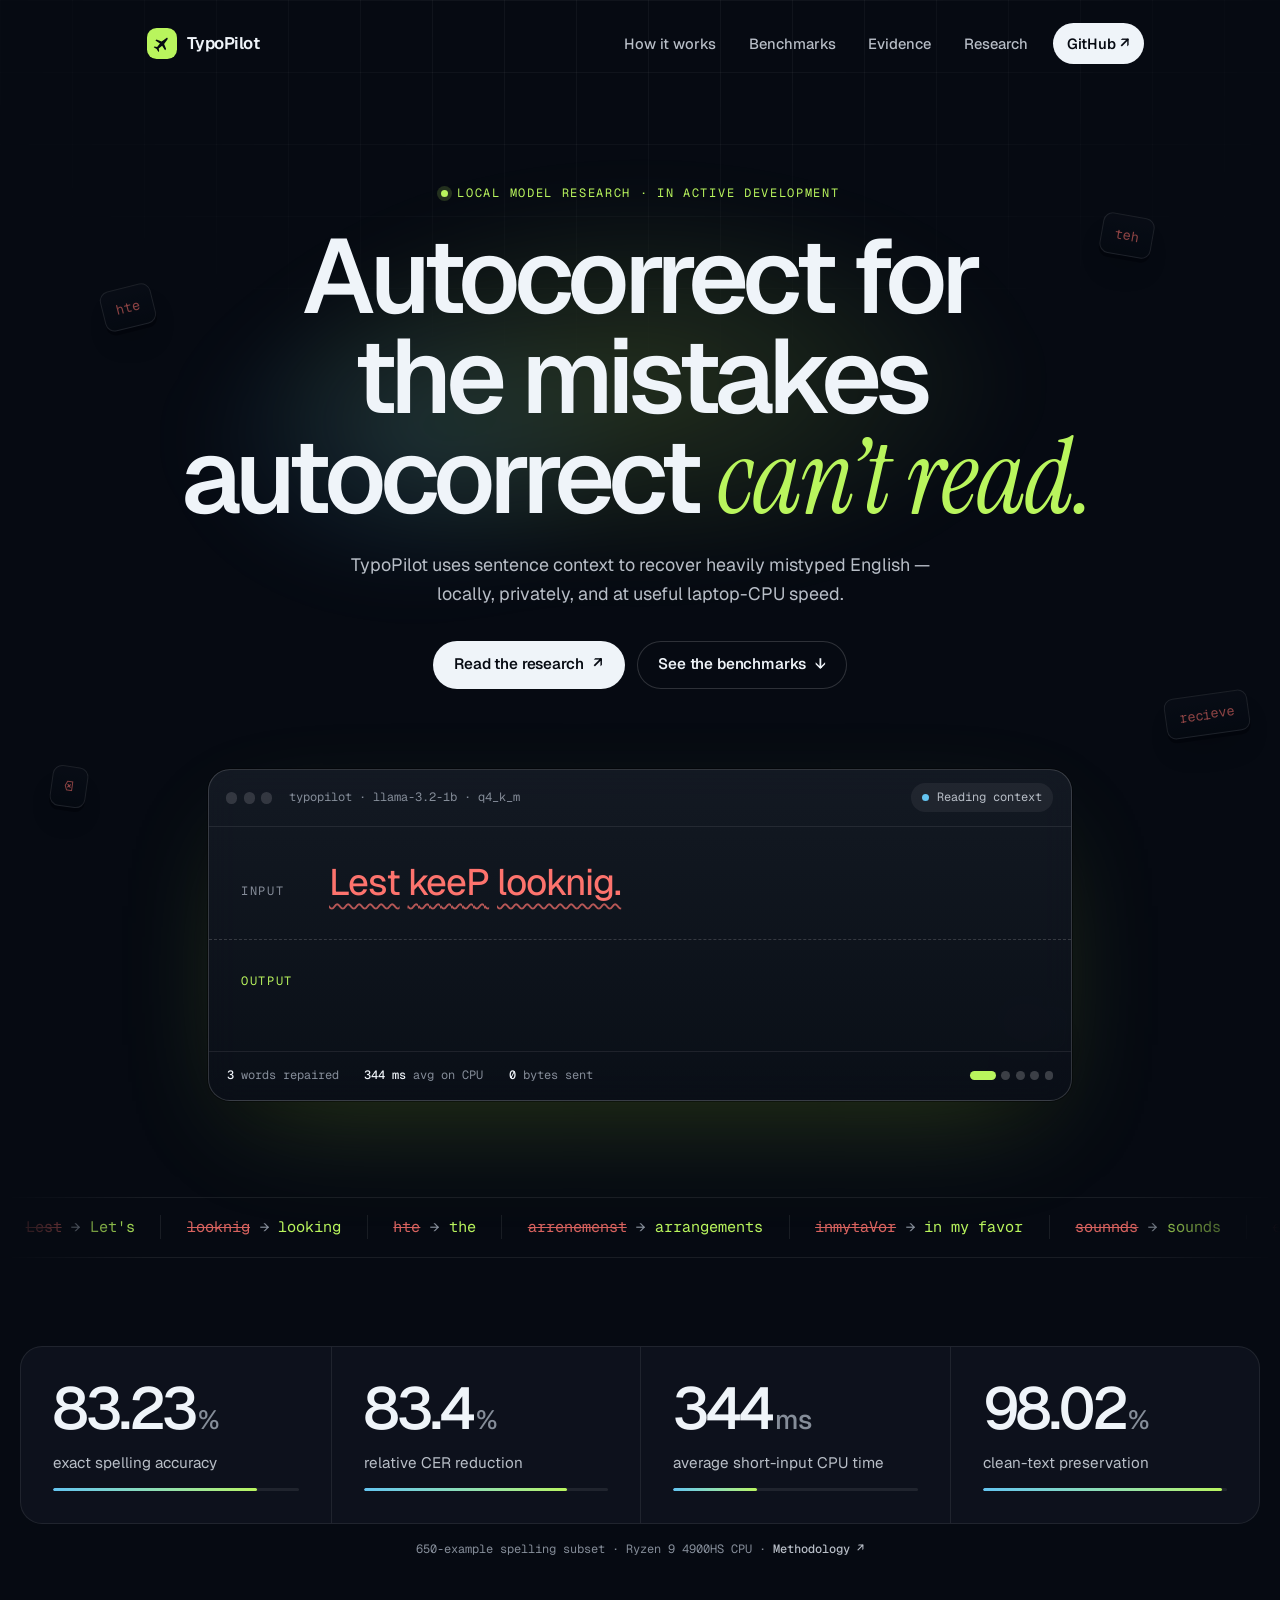
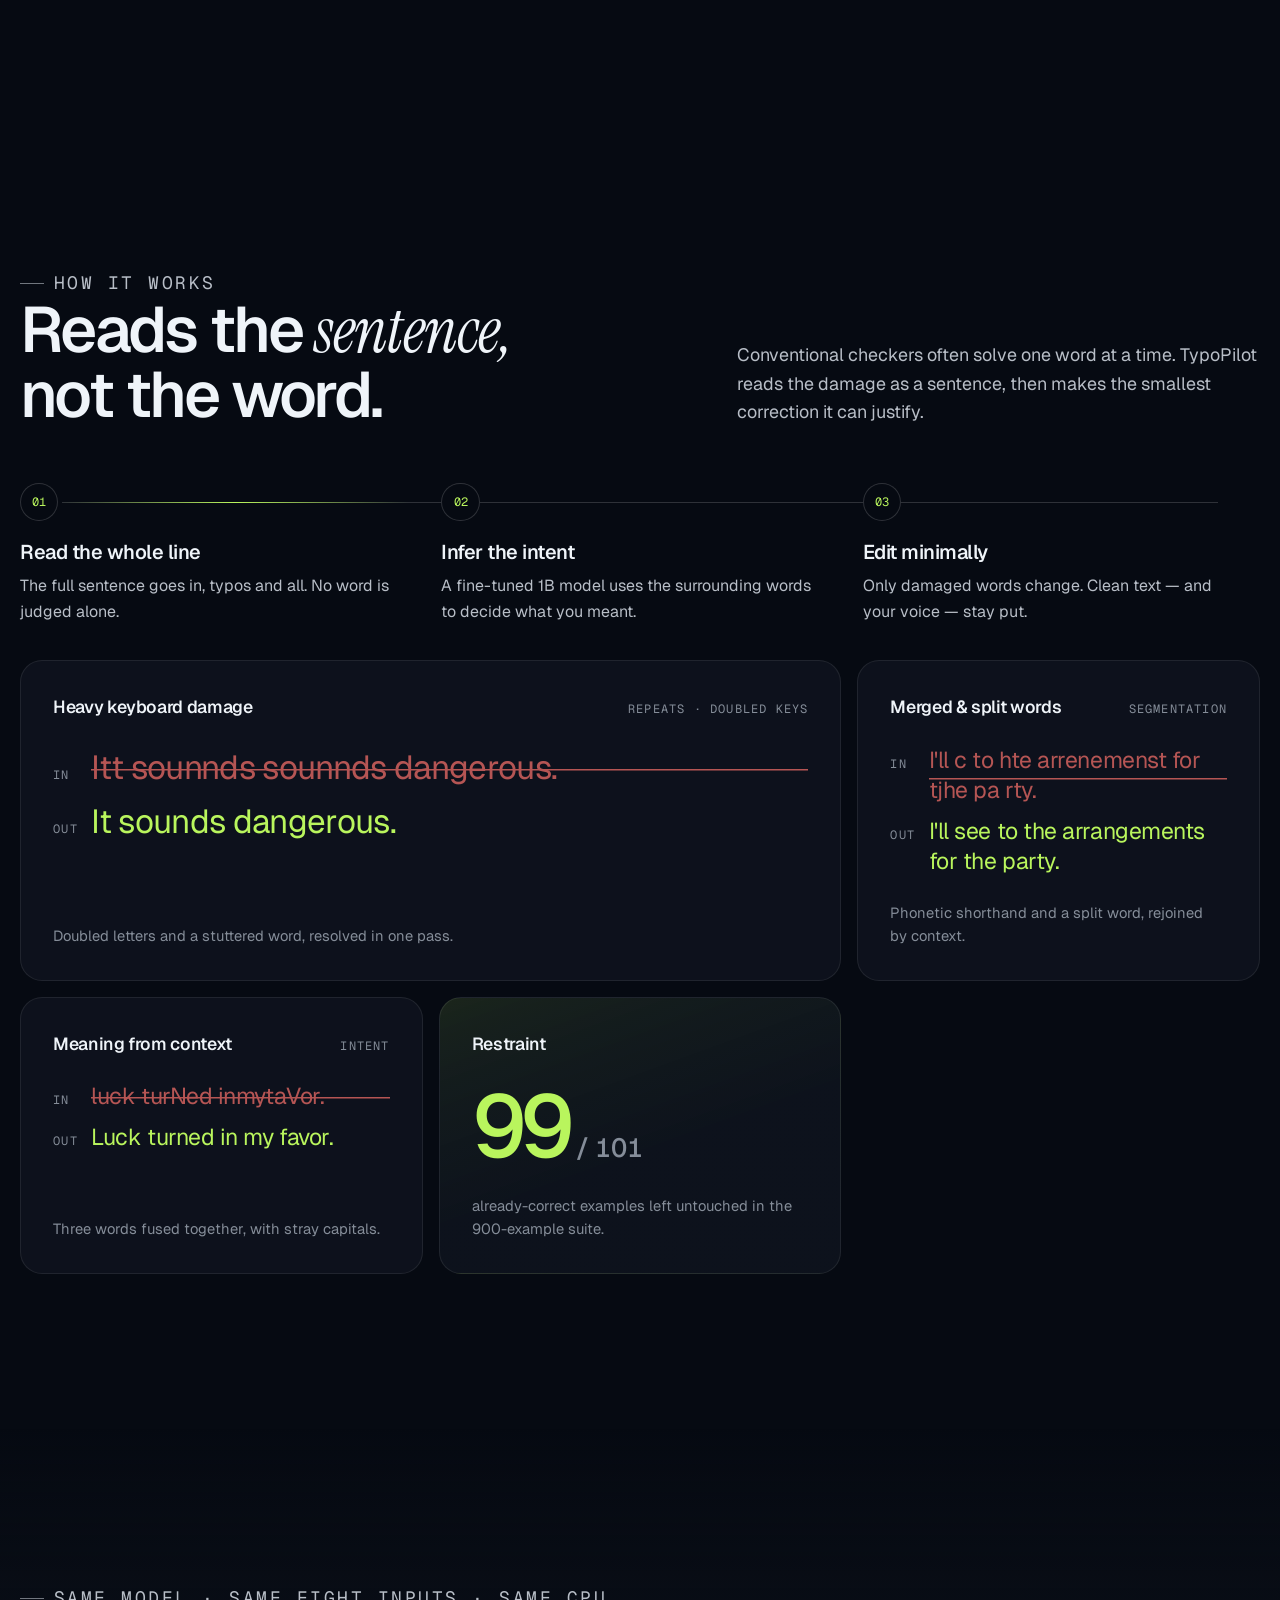
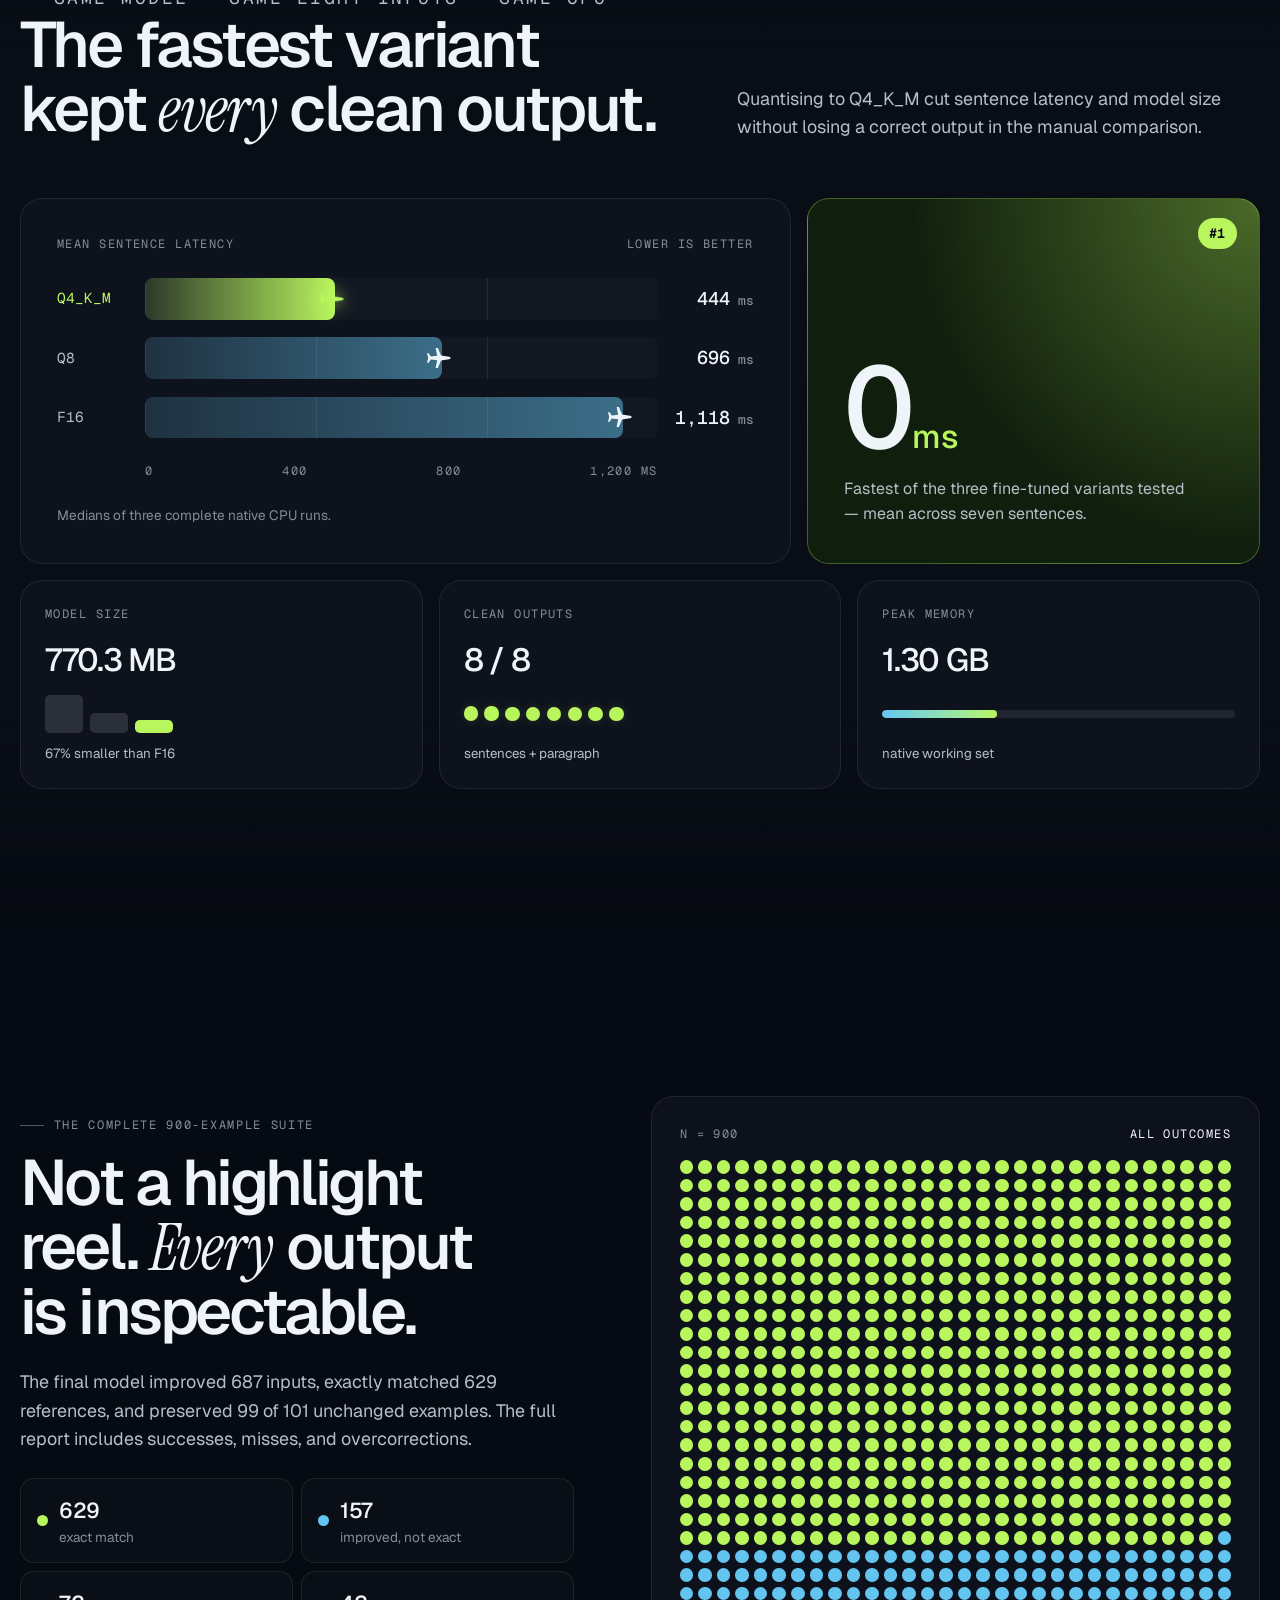
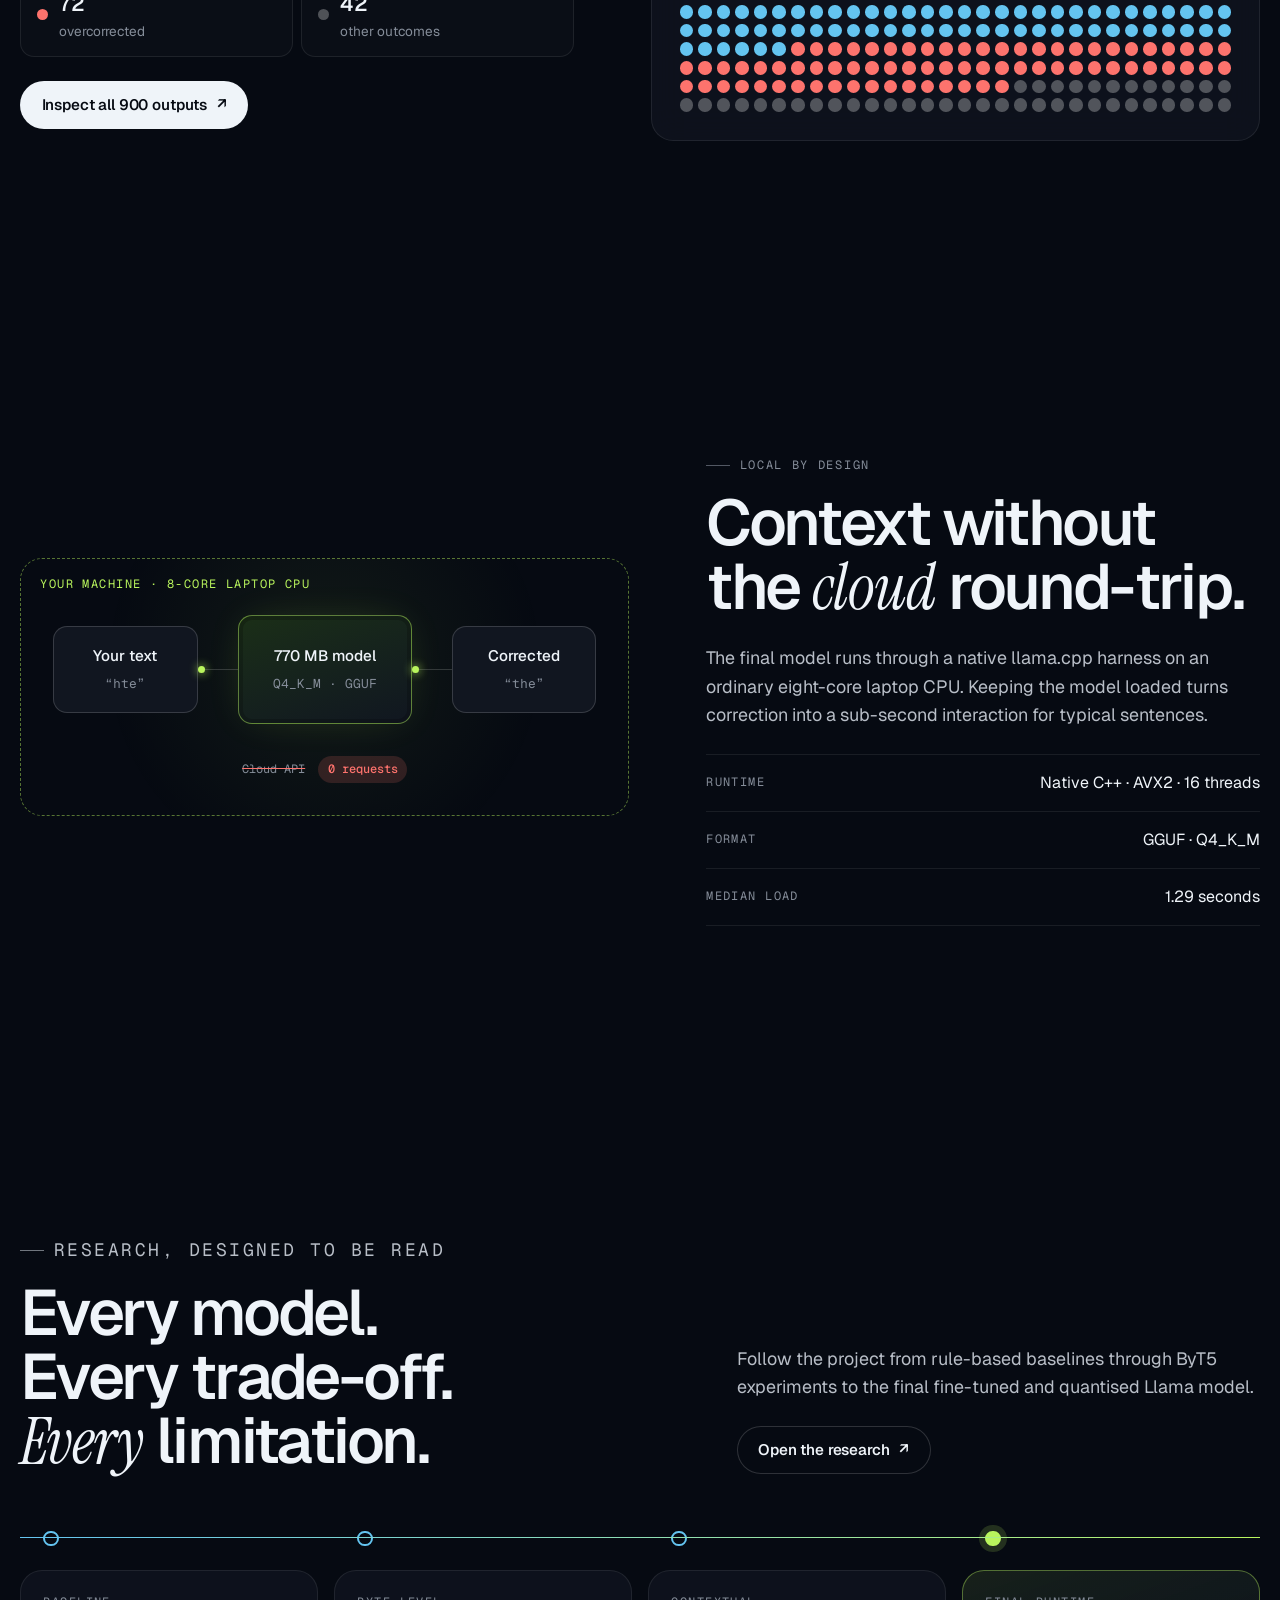
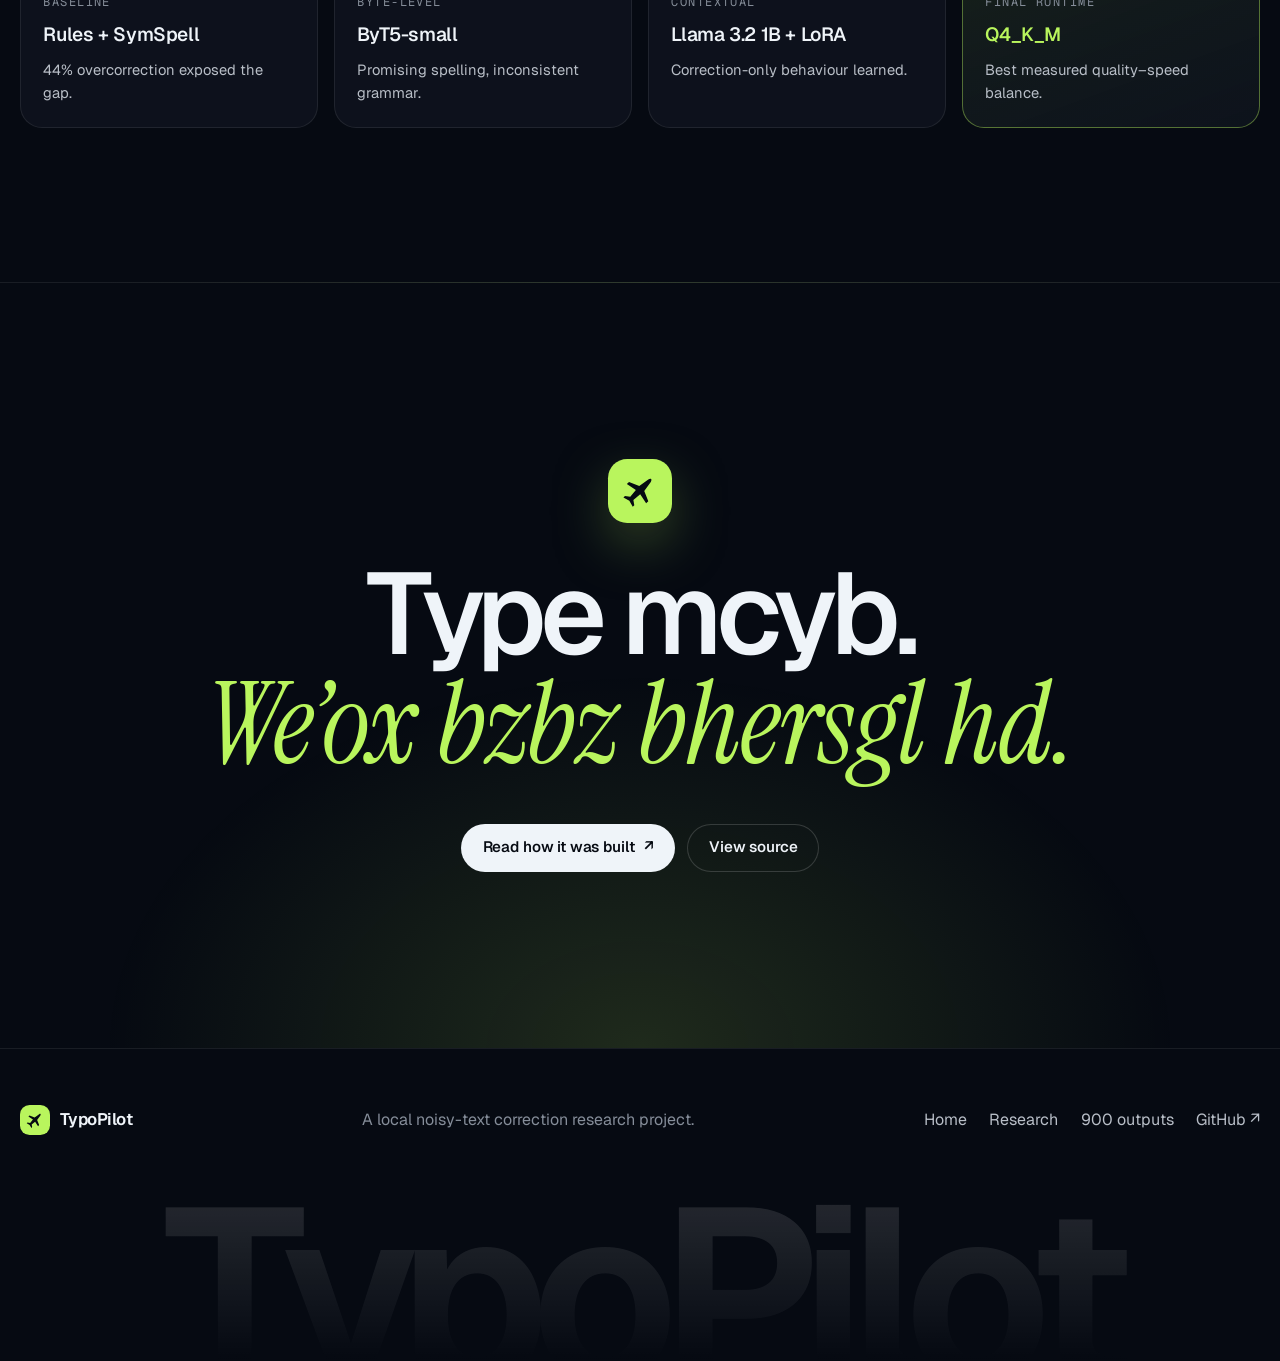
==== commit fa6396b1: "Redesign research lineage, closing CTA and footer Timeline rail draws across the four model generati" ====
--- a/site/index.html
+++ b/site/index.html
@@ -278,39 +278,53 @@
       </div>
     </section>
 
-    <section class="section shell research-teaser" aria-labelledby="research-title">
-      <div>
-        <p class="claim-tag">Research, designed to be read</p>
-        <h2 id="research-title">Every model. Every trade-off. Every limitation.</h2>
-      </div>
-      <div class="research-route">
-        <p>Follow the project from rule-based baselines through ByT5 experiments to the final fine-tuned and quantised Llama model.</p>
-        <a class="button button-dark" href="research.html">Open the Research page <span aria-hidden="true">↗</span></a>
-      </div>
-      <ol class="model-lineage" aria-label="Model research timeline">
-        <li><span>Baseline</span><strong>Rules + SymSpell</strong><small>44% overcorrection exposed the gap.</small></li>
-        <li><span>Byte-level</span><strong>ByT5-small</strong><small>Promising spelling, inconsistent grammar.</small></li>
-        <li><span>Contextual</span><strong>Llama 3.2 1B + LoRA</strong><small>Correction-only behaviour learned.</small></li>
-        <li><span>Final runtime</span><strong>Q4_K_M</strong><small>Best measured quality–speed balance.</small></li>
-      </ol>
-    </section>
-
-    <section class="closing-cta shell" aria-labelledby="closing-title">
-      <div class="closing-dots" aria-hidden="true"></div>
-      <p>TypoPilot</p>
-      <h2 id="closing-title">Type fast.<br>We’ll read through it.</h2>
-      <a href="research.html">Read how the model was built <span aria-hidden="true">→</span></a>
+    <section class="section research-teaser" aria-labelledby="research-title">
+      <div class="shell">
+        <div class="section-head is-split">
+          <div data-reveal>
+            <p class="eyebrow">Research, designed to be read</p>
+            <h2 id="research-title">Every model. Every trade-off. <em>Every</em> limitation.</h2>
+          </div>
+          <div class="teaser-route" data-reveal style="--delay:120">
+            <p>Follow the project from rule-based baselines through ByT5 experiments to the final fine-tuned and quantised Llama model.</p>
+            <a class="button button-ghost" href="/research">Open the research <span class="arrow" aria-hidden="true">↗</span></a>
+          </div>
+        </div>
+        <ol class="lineage" data-stagger aria-label="Model research timeline">
+          <li><span class="mono">Baseline</span><strong>Rules + SymSpell</strong><small>44% overcorrection exposed the gap.</small></li>
+          <li><span class="mono">Byte-level</span><strong>ByT5-small</strong><small>Promising spelling, inconsistent grammar.</small></li>
+          <li><span class="mono">Contextual</span><strong>Llama 3.2 1B + LoRA</strong><small>Correction-only behaviour learned.</small></li>
+          <li><span class="mono">Final runtime</span><strong>Q4_K_M</strong><small>Best measured quality–speed balance.</small></li>
+        </ol>
+      </div>
+    </section>
+
+    <section class="closing" aria-labelledby="closing-title">
+      <div class="shell closing-inner">
+        <span class="closing-mark" aria-hidden="true"><svg viewBox="0 0 80 80" aria-hidden="true"><path d="M40 3c2 0 3 2 4 5l4 25 23 10v7l-24-5-2 20 10 7v5l-15-4-15 4v-5l10-7-2-20-24 5v-7l23-10 4-25c1-3 2-5 4-5Z"/></svg></span>
+        <h2 id="closing-title" aria-label="Type fast. We’ll read through it."><span data-scramble aria-hidden="true">Type fast.</span><br><em data-scramble aria-hidden="true">We’ll read through it.</em></h2>
+        <div class="hero-actions">
+          <a class="button" href="/research">Read how it was built <span class="arrow" aria-hidden="true">↗</span></a>
+          <a class="button button-ghost" href="https://github.com/adityavardhansharma/TypoPilot">View source</a>
+        </div>
+      </div>
     </section>
   </main>
 
-  <footer class="site-footer shell">
-    <a class="brand" href="index.html"><span class="brand-mark" aria-hidden="true">✦</span><span>TypoPilot</span></a>
-    <p>A local noisy-text correction research project.</p>
-    <nav aria-label="Footer navigation">
-      <a href="research.html">Research</a>
-      <a href="/reports/llama-q4-900-eval-annotated.html">900 outputs</a>
-      <a href="https://github.com/adityavardhansharma/TypoPilot">GitHub</a>
-    </nav>
+  <footer class="site-footer">
+    <div class="shell footer-inner">
+      <div class="footer-top">
+        <a class="brand" href="/"><span class="brand-mark"><svg viewBox="0 0 80 80" aria-hidden="true"><path d="M40 3c2 0 3 2 4 5l4 25 23 10v7l-24-5-2 20 10 7v5l-15-4-15 4v-5l10-7-2-20-24 5v-7l23-10 4-25c1-3 2-5 4-5Z"/></svg></span><span>TypoPilot</span></a>
+        <p>A local noisy-text correction research project.</p>
+        <nav aria-label="Footer navigation">
+          <a href="/">Home</a>
+          <a href="/research">Research</a>
+          <a href="/reports/llama-q4-900-eval-annotated.html">900 outputs</a>
+          <a href="https://github.com/adityavardhansharma/TypoPilot">GitHub ↗</a>
+        </nav>
+      </div>
+      <p class="footer-word" aria-hidden="true">TypoPilot</p>
+    </div>
   </footer>
 </body>
 </html>
--- a/site/styles.css
+++ b/site/styles.css
@@ -965,3 +965,98 @@
     0% { top: 0; opacity: 0; } 15%, 85% { opacity: 1; } 100% { top: calc(100% - 7px); opacity: 0; }
   }
 }
+
+/* ==========================================================================
+   Research teaser — lineage
+   ========================================================================== */
+
+.teaser-route { display: grid; gap: var(--space-lg); justify-items: start; color: var(--text-soft); font-size: var(--text-lead); }
+.research-teaser h2 { margin-top: var(--space-md); }
+.lineage {
+  position: relative;
+  display: grid; grid-template-columns: repeat(4, minmax(0, 1fr)); gap: var(--space-md);
+  padding-top: 2.5rem;
+}
+.lineage::before, .lineage::after {
+  content: ""; position: absolute; top: 0.45rem; left: 0; right: 0; height: 1px;
+  background: var(--line-strong);
+}
+.lineage::after {
+  background: linear-gradient(90deg, var(--sky), var(--lime));
+  transform-origin: left; transform: scaleX(0);
+  transition: transform 1.8s var(--ease-out) 0.2s;
+}
+.lineage.is-visible::after { transform: none; }
+.lineage li {
+  position: relative; display: grid; gap: 0.45rem; align-content: start;
+  padding: 1.4rem; border-radius: var(--radius-lg);
+  border: 1px solid var(--line); background: var(--panel);
+  transition: border-color 0.3s, transform 0.5s var(--ease-out);
+}
+.lineage li::before {
+  content: ""; position: absolute; top: -2.5rem; left: 1.4rem;
+  width: 0.95rem; height: 0.95rem; border-radius: 50%;
+  background: var(--bg); border: 2px solid var(--line-strong);
+  transition: border-color 0.4s, background-color 0.4s;
+  transition-delay: calc(var(--i) * 400ms + 300ms);
+}
+.lineage.is-visible li::before { border-color: var(--sky); }
+.lineage.is-visible li:last-child::before { border-color: var(--lime); background: var(--lime); box-shadow: 0 0 0 6px var(--lime-glow); }
+.lineage li:hover { transform: translateY(-4px); border-color: var(--line-strong); }
+.lineage span { font-size: var(--text-xs); color: var(--muted); text-transform: uppercase; letter-spacing: 0.12em; }
+.lineage strong { font-size: 1.2rem; font-weight: 560; letter-spacing: -0.02em; }
+.lineage small { color: var(--text-soft); font-size: 0.92rem; }
+.lineage li:last-child { border-color: oklch(0.9 0.19 128 / 0.4); background: linear-gradient(160deg, oklch(0.9 0.19 128 / 0.1), var(--panel)); }
+.lineage li:last-child strong { color: var(--lime); }
+
+/* ==========================================================================
+   Closing call to action
+   ========================================================================== */
+
+.closing {
+  position: relative; overflow: hidden;
+  padding-block: clamp(6rem, 14vw, 11rem);
+  text-align: center;
+  border-top: 1px solid var(--line);
+  background: radial-gradient(ellipse 60% 70% at 50% 100%, oklch(0.9 0.19 128 / 0.14), transparent 70%);
+}
+.closing-inner { display: grid; justify-items: center; gap: var(--space-xl); }
+.closing-mark {
+  display: grid; place-items: center; width: 4rem; height: 4rem; border-radius: 1.2rem;
+  background: var(--lime); color: var(--bg);
+  animation: float 5s ease-in-out infinite;
+  box-shadow: 0 20px 60px -10px oklch(0.9 0.19 128 / 0.5);
+}
+.closing-mark svg { width: 2.2rem; fill: currentColor; transform: rotate(45deg); }
+.closing h2 { font-size: clamp(3rem, 9vw, 8rem); letter-spacing: -0.055em; line-height: 0.95; }
+.closing h2 em { color: var(--lime); }
+
+/* ==========================================================================
+   Footer
+   ========================================================================== */
+
+.site-footer { border-top: 1px solid var(--line); padding-top: var(--space-2xl); overflow: hidden; }
+.footer-top {
+  display: flex; flex-wrap: wrap; align-items: center; justify-content: space-between; gap: var(--space-lg);
+}
+.footer-top p { color: var(--muted); }
+.footer-top nav { display: flex; flex-wrap: wrap; gap: 0.3rem 1.4rem; }
+.footer-top nav a { color: var(--text-soft); transition: color 0.2s; }
+.footer-top nav a:hover { color: var(--lime); }
+.footer-word {
+  margin-top: var(--space-xl);
+  font-size: clamp(4.5rem, 19vw, 17rem); font-weight: 640; letter-spacing: -0.07em; line-height: 0.78;
+  text-align: center;
+  background: linear-gradient(180deg, oklch(1 0 0 / 0.12), transparent 85%);
+  -webkit-background-clip: text; background-clip: text; color: transparent;
+  user-select: none;
+  translate: 0 0.12em;
+}
+
+@media (max-width: 60rem) {
+  .lineage { grid-template-columns: repeat(2, minmax(0, 1fr)); padding-top: 0; }
+  .lineage::before, .lineage::after, .lineage li::before { display: none; }
+}
+@media (max-width: 34rem) {
+  .lineage { grid-template-columns: 1fr; }
+}
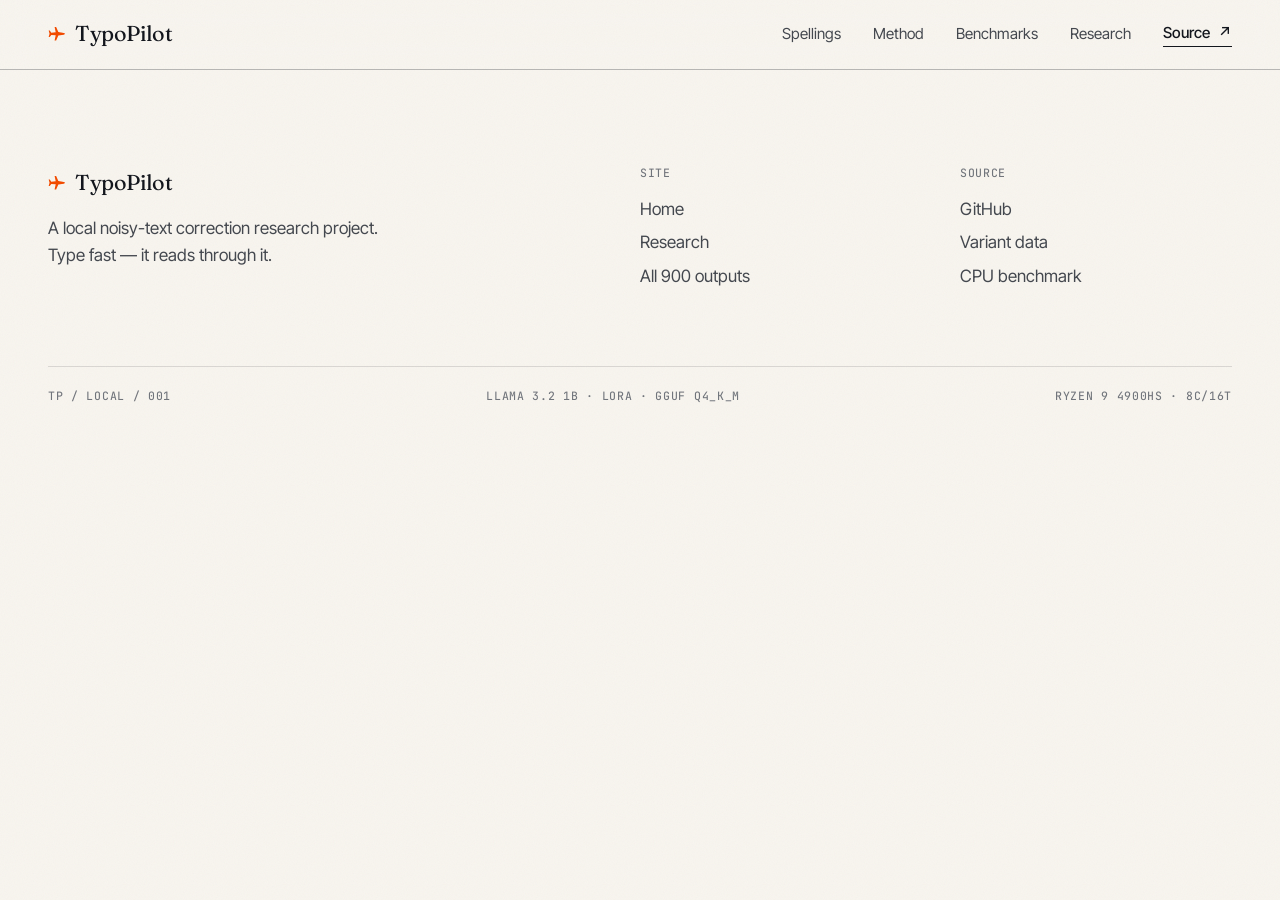
==== commit 2c9f6b9c: "Reset the visual direction to an aeronautical chart on paper Warm paper, ink and a single internatio" ====
--- a/site/index.html
+++ b/site/index.html
@@ -4,326 +4,59 @@
   <meta charset="utf-8">
   <meta name="viewport" content="width=device-width, initial-scale=1, viewport-fit=cover">
   <meta name="description" content="TypoPilot is a compact local model for correcting heavily mistyped English with sentence context.">
-  <meta name="theme-color" content="#0b0f1a">
+  <meta name="theme-color" content="#f7f3ec">
   <link rel="icon" href="favicon.svg" type="image/svg+xml">
   <title>TypoPilot — Type fast. We’ll read through it.</title>
   <link rel="preconnect" href="https://fonts.googleapis.com">
   <link rel="preconnect" href="https://fonts.gstatic.com" crossorigin>
-  <link href="https://fonts.googleapis.com/css2?family=Geist:wght@300..700&family=Geist+Mono:wght@400..600&family=Instrument+Serif:ital@0;1&display=swap" rel="stylesheet">
+  <link href="https://fonts.googleapis.com/css2?family=Fraunces:ital,opsz,wght@0,9..144,300..600;1,9..144,300..600&family=Inter+Tight:wght@400..600&family=JetBrains+Mono:wght@400;500&display=swap" rel="stylesheet">
   <link rel="stylesheet" href="styles.css">
   <script src="script.js" defer></script>
 </head>
 <body>
   <a class="skip-link" href="#main">Skip to main content</a>
-  <header class="site-header" data-header>
-    <div class="header-bar">
-      <a class="brand" href="/" aria-label="TypoPilot home">
-        <span class="brand-mark"><svg viewBox="0 0 80 80" aria-hidden="true"><path d="M40 3c2 0 3 2 4 5l4 25 23 10v7l-24-5-2 20 10 7v5l-15-4-15 4v-5l10-7-2-20-24 5v-7l23-10 4-25c1-3 2-5 4-5Z"/></svg></span>
-        <span>TypoPilot</span>
-      </a>
-      <nav class="site-nav" id="site-nav" aria-label="Main navigation">
-        <a href="#how-it-works">How it works</a>
+  <header class="masthead" data-header>
+    <div class="masthead-inner wrap">
+      <a class="wordmark" href="/" aria-label="TypoPilot home"><svg viewBox="0 0 80 80" aria-hidden="true"><path d="M40 3c2 0 3 2 4 5l4 25 23 10v7l-24-5-2 20 10 7v5l-15-4-15 4v-5l10-7-2-20-24 5v-7l23-10 4-25c1-3 2-5 4-5Z"/></svg><span>TypoPilot</span></a>
+      <nav class="masthead-nav" id="site-nav" aria-label="Main navigation">
+        <a href="#arrivals">Spellings</a>
+        <a href="#method">Method</a>
         <a href="#benchmarks">Benchmarks</a>
-        <a href="#evidence">Evidence</a>
         <a href="/research">Research</a>
-        <a class="nav-cta" href="https://github.com/adityavardhansharma/TypoPilot">GitHub <span class="arrow" aria-hidden="true">↗</span></a>
       </nav>
-      <button class="nav-toggle" type="button" aria-expanded="false" aria-controls="site-nav" aria-label="Open menu">
-        <i aria-hidden="true"></i><i aria-hidden="true"></i>
-      </button>
+      <a class="masthead-source link" href="https://github.com/adityavardhansharma/TypoPilot">Source <span class="arrow" aria-hidden="true">↗</span></a>
+      <button class="menu-toggle" type="button" aria-expanded="false" aria-controls="site-nav">Menu</button>
     </div>
-    <span class="scroll-progress" data-scroll-progress aria-hidden="true"></span>
   </header>
 
   <main id="main">
-    <section class="hero" aria-labelledby="hero-title">
-      <div class="hero-sky" aria-hidden="true">
-        <span class="hero-glow"></span>
-        <span class="keycap" style="--x:8%;--y:24%;--r:-14deg;--d:0s">hte</span>
-        <span class="keycap" style="--x:86%;--y:18%;--r:10deg;--d:-2s">teh</span>
-        <span class="keycap" style="--x:4%;--y:64%;--r:8deg;--d:-4s">⌫</span>
-        <span class="keycap" style="--x:91%;--y:58%;--r:-8deg;--d:-1s">recieve</span>
-        <span class="keycap" style="--x:78%;--y:84%;--r:6deg;--d:-3s">dno't</span>
-      </div>
-      <div class="shell hero-inner">
-        <p class="eyebrow is-live" data-reveal>Local model research · in active development</p>
-        <h1 id="hero-title" class="hero-title" data-reveal style="--delay:90">Autocorrect for the mistakes autocorrect <em>can’t read.</em></h1>
-        <p class="hero-lede" data-reveal style="--delay:180">TypoPilot uses sentence context to recover heavily mistyped English — locally, privately, and at useful laptop-CPU speed.</p>
-        <div class="hero-actions" data-reveal style="--delay:270">
-          <a class="button" href="/research">Read the research <span class="arrow" aria-hidden="true">↗</span></a>
-          <a class="button button-ghost" href="#benchmarks">See the benchmarks <span aria-hidden="true">↓</span></a>
+    <!-- hero -->
+    <!-- arrivals -->
+    <!-- figures -->
+    <!-- method -->
+    <!-- benchmarks -->
+    <!-- evidence -->
+    <!-- route -->
+    <!-- closing -->
+  </main>
+
+  <footer class="colophon">
+    <div class="wrap">
+      <div class="colophon-grid">
+        <div>
+          <a class="wordmark" href="/"><svg viewBox="0 0 80 80" aria-hidden="true"><path d="M40 3c2 0 3 2 4 5l4 25 23 10v7l-24-5-2 20 10 7v5l-15-4-15 4v-5l10-7-2-20-24 5v-7l23-10 4-25c1-3 2-5 4-5Z"/></svg><span>TypoPilot</span></a>
+          <p>A local noisy-text correction research project. Type fast — it reads through it.</p>
         </div>
-
-        <figure class="editor" data-editor data-reveal style="--delay:380" aria-label="Live demonstration: a mistyped sentence is typed, read in context, and corrected">
-          <div class="editor-chrome">
-            <span class="editor-lights" aria-hidden="true"><i></i><i></i><i></i></span>
-            <span class="editor-title mono">typopilot · llama-3.2-1b · q4_k_m</span>
-            <span class="editor-status mono" data-editor-status>Ready</span>
-          </div>
-          <div class="editor-body">
-            <span class="editor-scan" aria-hidden="true"></span>
-            <div class="editor-line is-input">
-              <span class="line-tag mono">Input</span>
-              <p class="editor-text" data-editor-input></p>
-            </div>
-            <div class="editor-line is-output">
-              <span class="line-tag mono">Output</span>
-              <p class="editor-text" data-editor-output></p>
-            </div>
-          </div>
-          <figcaption class="editor-foot mono">
-            <span><b data-editor-edits>0</b> words repaired</span>
-            <span><b>344 ms</b> avg on CPU</span>
-            <span><b>0</b> bytes sent</span>
-            <span class="editor-pager" data-editor-pager role="group" aria-label="Choose example"></span>
-          </figcaption>
-          <p class="sr-only" aria-live="polite" data-editor-live></p>
-        </figure>
-      </div>
-    </section>
-
-    <section class="metrics" aria-label="Selected evaluation results">
-      <div class="marquee" aria-hidden="true">
-        <div class="marquee-track"><div><span><s>Lest</s><i>→</i>Let's</span><span><s>looknig</s><i>→</i>looking</span><span><s>hte</s><i>→</i>the</span><span><s>arrenemenst</s><i>→</i>arrangements</span><span><s>inmytaVor</s><i>→</i>in my favor</span><span><s>sounnds</s><i>→</i>sounds</span><span><s>dno't</s><i>→</i>don't</span><span><s>tjhe</s><i>→</i>the</span><span><s>pa rty</s><i>→</i>party</span><span><s>biiT</s><i>→</i>bit</span><span><s>Itt</s><i>→</i>It</span><span><s>inda</s><i>→</i>mind</span></div><div><span><s>Lest</s><i>→</i>Let's</span><span><s>looknig</s><i>→</i>looking</span><span><s>hte</s><i>→</i>the</span><span><s>arrenemenst</s><i>→</i>arrangements</span><span><s>inmytaVor</s><i>→</i>in my favor</span><span><s>sounnds</s><i>→</i>sounds</span><span><s>dno't</s><i>→</i>don't</span><span><s>tjhe</s><i>→</i>the</span><span><s>pa rty</s><i>→</i>party</span><span><s>biiT</s><i>→</i>bit</span><span><s>Itt</s><i>→</i>It</span><span><s>inda</s><i>→</i>mind</span></div></div>
-      </div>
-      <div class="shell">
-        <dl class="metric-grid" data-stagger>
-          <div class="metric">
-            <dt>exact spelling accuracy</dt>
-            <dd><span data-count="83.23" data-decimals="2">83.23</span><small>%</small></dd>
-            <span class="meter" style="--v:83.23%" aria-hidden="true"><i></i></span>
-          </div>
-          <div class="metric">
-            <dt>relative CER reduction</dt>
-            <dd><span data-count="83.4" data-decimals="1">83.4</span><small>%</small></dd>
-            <span class="meter" style="--v:83.4%" aria-hidden="true"><i></i></span>
-          </div>
-          <div class="metric">
-            <dt>average short-input CPU time</dt>
-            <dd><span data-count="344" data-decimals="0">344</span><small>ms</small></dd>
-            <span class="meter" style="--v:34.4%" aria-hidden="true"><i></i></span>
-          </div>
-          <div class="metric">
-            <dt>clean-text preservation</dt>
-            <dd><span data-count="98.02" data-decimals="2">98.02</span><small>%</small></dd>
-            <span class="meter" style="--v:98.02%" aria-hidden="true"><i></i></span>
-          </div>
-        </dl>
-        <p class="metric-scope mono" data-reveal>650-example spelling subset · Ryzen 9 4900HS CPU · <a class="text-link" href="/research#methodology">Methodology ↗</a></p>
-      </div>
-    </section>
-
-    <section class="section" id="how-it-works" aria-labelledby="how-title">
-      <div class="shell">
-        <div class="section-head is-split">
-          <div data-reveal>
-            <p class="eyebrow">How it works</p>
-            <h2 id="how-title">Reads the <em>sentence,</em> not the word.</h2>
-          </div>
-          <p data-reveal style="--delay:120">Conventional checkers often solve one word at a time. TypoPilot reads the damage as a sentence, then makes the smallest correction it can justify.</p>
+        <div>
+          <h3>Site</h3>
+          <ul><li><a href="/">Home</a></li><li><a href="/research">Research</a></li><li><a href="/reports/llama-q4-900-eval-annotated.html">All 900 outputs</a></li></ul>
         </div>
-
-        <ol class="pipeline" data-stagger>
-          <li><span class="step mono">01</span><h3>Read the whole line</h3><p>The full sentence goes in, typos and all. No word is judged alone.</p></li>
-          <li><span class="step mono">02</span><h3>Infer the intent</h3><p>A fine-tuned 1B model uses the surrounding words to decide what you meant.</p></li>
-          <li><span class="step mono">03</span><h3>Edit minimally</h3><p>Only damaged words change. Clean text — and your voice — stay put.</p></li>
-        </ol>
-
-        <div class="bento" data-stagger>
-          <article class="bento-card is-wide" data-spotlight>
-            <header><span class="bento-kind">Heavy keyboard damage</span><span class="bento-tag mono">repeats · doubled keys</span></header>
-            <div class="swap">
-              <p class="swap-before"><span class="mono">in</span><s>Itt sounnds sounnds dangerous.</s></p>
-              <p class="swap-after"><span class="mono">out</span>It sounds dangerous.</p>
-            </div>
-            <p class="bento-note">Doubled letters and a stuttered word, resolved in one pass.</p>
-          </article>
-          <article class="bento-card " data-spotlight>
-            <header><span class="bento-kind">Merged &amp; split words</span><span class="bento-tag mono">segmentation</span></header>
-            <div class="swap">
-              <p class="swap-before"><span class="mono">in</span><s>I'll c to hte arrenemenst for tjhe pa rty.</s></p>
-              <p class="swap-after"><span class="mono">out</span>I'll see to the arrangements for the party.</p>
-            </div>
-            <p class="bento-note">Phonetic shorthand and a split word, rejoined by context.</p>
-          </article>
-          <article class="bento-card " data-spotlight>
-            <header><span class="bento-kind">Meaning from context</span><span class="bento-tag mono">intent</span></header>
-            <div class="swap">
-              <p class="swap-before"><span class="mono">in</span><s>luck turNed inmytaVor.</s></p>
-              <p class="swap-after"><span class="mono">out</span>Luck turned in my favor.</p>
-            </div>
-            <p class="bento-note">Three words fused together, with stray capitals.</p>
-          </article>
-          <article class="bento-card bento-stat" data-spotlight>
-            <span class="bento-kind">Restraint</span>
-            <p class="bento-figure"><span data-count="99" data-decimals="0">99</span><small>/ 101</small></p>
-            <p class="bento-note">already-correct examples left untouched in the 900-example suite.</p>
-          </article>
+        <div>
+          <h3>Source</h3>
+          <ul><li><a href="https://github.com/adityavardhansharma/TypoPilot">GitHub</a></li><li><a href="/reports/llama-variant-comparison.json">Variant data</a></li><li><a href="/reports/llama-cpu-harness-benchmark.json">CPU benchmark</a></li></ul>
         </div>
       </div>
-    </section>
-
-    <section class="section benchmarks" id="benchmarks" aria-labelledby="speed-title">
-      <div class="shell">
-        <div class="section-head is-split">
-          <div data-reveal>
-            <p class="eyebrow">Same model · same eight inputs · same CPU</p>
-            <h2 id="speed-title">The fastest variant kept <em>every</em> clean output.</h2>
-          </div>
-          <p data-reveal style="--delay:120">Quantising to Q4_K_M cut sentence latency and model size without losing a correct output in the manual comparison.</p>
-        </div>
-
-        <div class="bench-grid">
-          <div class="race panel" data-race data-reveal role="img" aria-label="Mean sentence latency: Q4_K_M 444 milliseconds, Q8 696 milliseconds, F16 1,118 milliseconds">
-            <div class="race-head mono"><span>Mean sentence latency</span><span>lower is better</span></div>
-            <div class="race-lanes">
-              <div class="lane is-winner" style="--n:0.37">
-                <span class="lane-name mono">Q4_K_M</span>
-                <span class="lane-track"><i><svg viewBox="0 0 80 80" aria-hidden="true"><path d="M40 3c2 0 3 2 4 5l4 25 23 10v7l-24-5-2 20 10 7v5l-15-4-15 4v-5l10-7-2-20-24 5v-7l23-10 4-25c1-3 2-5 4-5Z"/></svg></i></span>
-                <strong class="mono">444<small> ms</small></strong>
-              </div>
-              <div class="lane" style="--n:0.58">
-                <span class="lane-name mono">Q8</span>
-                <span class="lane-track"><i><svg viewBox="0 0 80 80" aria-hidden="true"><path d="M40 3c2 0 3 2 4 5l4 25 23 10v7l-24-5-2 20 10 7v5l-15-4-15 4v-5l10-7-2-20-24 5v-7l23-10 4-25c1-3 2-5 4-5Z"/></svg></i></span>
-                <strong class="mono">696<small> ms</small></strong>
-              </div>
-              <div class="lane" style="--n:0.932">
-                <span class="lane-name mono">F16</span>
-                <span class="lane-track"><i><svg viewBox="0 0 80 80" aria-hidden="true"><path d="M40 3c2 0 3 2 4 5l4 25 23 10v7l-24-5-2 20 10 7v5l-15-4-15 4v-5l10-7-2-20-24 5v-7l23-10 4-25c1-3 2-5 4-5Z"/></svg></i></span>
-                <strong class="mono">1,118<small> ms</small></strong>
-              </div>
-            </div>
-            <div class="race-axis mono" aria-hidden="true"><span>0</span><span>400</span><span>800</span><span>1,200 ms</span></div>
-            <p class="race-note">Medians of three complete native CPU runs.</p>
-          </div>
-
-          <div class="champion" data-reveal style="--delay:150">
-            <span class="champion-rank mono">#1</span>
-            <p class="champion-figure"><span data-count="444" data-decimals="0">444</span><small>ms</small></p>
-            <p>Fastest of the three fine-tuned variants tested — mean across seven sentences.</p>
-          </div>
-        </div>
-
-        <div class="fact-grid" data-stagger>
-          <div class="fact panel" data-spotlight>
-            <span class="fact-label mono">Model size</span>
-            <strong>770.3 MB</strong>
-            <div class="size-compare" aria-hidden="true"><i style="--s:1"></i><i style="--s:0.533"></i><i class="is-active" style="--s:0.326"></i></div>
-            <small>67% smaller than F16</small>
-          </div>
-          <div class="fact panel" data-spotlight>
-            <span class="fact-label mono">Clean outputs</span>
-            <strong>8 / 8</strong>
-            <div class="lit-dots" aria-hidden="true"><i></i><i></i><i></i><i></i><i></i><i></i><i></i><i></i></div>
-            <small>sentences + paragraph</small>
-          </div>
-          <div class="fact panel" data-spotlight>
-            <span class="fact-label mono">Peak memory</span>
-            <strong>1.30 GB</strong>
-            <div class="mem-gauge" aria-hidden="true"><i></i></div>
-            <small>native working set</small>
-          </div>
-        </div>
-      </div>
-    </section>
-
-    <section class="section" id="evidence" aria-labelledby="evidence-title">
-      <div class="shell evidence-layout">
-        <div class="evidence-copy">
-          <div data-reveal>
-            <p class="eyebrow">The complete 900-example suite</p>
-            <h2 id="evidence-title">Not a highlight reel. <em>Every</em> output is inspectable.</h2>
-          </div>
-          <p data-reveal style="--delay:100">The final model improved 687 inputs, exactly matched 629 references, and preserved 99 of 101 unchanged examples. The full report includes successes, misses, and overcorrections.</p>
-          <div class="legend" data-stagger role="group" aria-label="Highlight an outcome">
-            <button type="button" class="legend-item" data-filter="exact" aria-pressed="false"><i class="dot exact"></i><strong>629</strong><span>exact match</span></button>
-            <button type="button" class="legend-item" data-filter="improved" aria-pressed="false"><i class="dot improved"></i><strong>157</strong><span>improved, not exact</span></button>
-            <button type="button" class="legend-item" data-filter="over" aria-pressed="false"><i class="dot over"></i><strong>72</strong><span>overcorrected</span></button>
-            <button type="button" class="legend-item" data-filter="neutral" aria-pressed="false"><i class="dot neutral"></i><strong>42</strong><span>other outcomes</span></button>
-          </div>
-          <a class="button" href="/reports/llama-q4-900-eval-annotated.html" data-reveal>Inspect all 900 outputs <span class="arrow" aria-hidden="true">↗</span></a>
-        </div>
-        <div class="dot-panel panel" data-reveal style="--delay:150" role="img" aria-label="A field of 900 dots representing mutually exclusive evaluation outcomes: 629 exact, 157 improved but not exact, 72 overcorrected, and 42 other outcomes">
-          <div class="dot-panel-head mono"><span>n = 900</span><span data-dot-readout>All outcomes</span></div>
-          <div class="dot-field" data-dot-field aria-hidden="true"></div>
-        </div>
-      </div>
-    </section>
-
-    <section class="section local" aria-labelledby="local-title">
-      <div class="shell local-layout">
-        <div class="device" data-reveal aria-hidden="true">
-          <span class="device-label mono">Your machine · 8-core laptop CPU</span>
-          <div class="flow">
-            <div class="node"><span>Your text</span><small class="mono is-coral">“hte”</small></div>
-            <div class="wire"><i></i></div>
-            <div class="node node-chip"><span>770 MB model</span><small class="mono">Q4_K_M · GGUF</small></div>
-            <div class="wire"><i></i></div>
-            <div class="node node-out"><span>Corrected</span><small class="mono is-lime">“the”</small></div>
-          </div>
-          <div class="cloud-blocked mono"><span>Cloud API</span><b>0 requests</b></div>
-        </div>
-        <div class="local-copy">
-          <div data-reveal>
-            <p class="eyebrow">Local by design</p>
-            <h2 id="local-title">Context without the <em>cloud</em> round-trip.</h2>
-          </div>
-          <p data-reveal style="--delay:100">The final model runs through a native llama.cpp harness on an ordinary eight-core laptop CPU. Keeping the model loaded turns correction into a sub-second interaction for typical sentences.</p>
-          <dl class="spec-list" data-stagger>
-            <div><dt class="mono">Runtime</dt><dd>Native C++ · AVX2 · 16 threads</dd></div>
-            <div><dt class="mono">Format</dt><dd>GGUF · Q4_K_M</dd></div>
-            <div><dt class="mono">Median load</dt><dd>1.29 seconds</dd></div>
-          </dl>
-        </div>
-      </div>
-    </section>
-
-    <section class="section research-teaser" aria-labelledby="research-title">
-      <div class="shell">
-        <div class="section-head is-split">
-          <div data-reveal>
-            <p class="eyebrow">Research, designed to be read</p>
-            <h2 id="research-title">Every model. Every trade-off. <em>Every</em> limitation.</h2>
-          </div>
-          <div class="teaser-route" data-reveal style="--delay:120">
-            <p>Follow the project from rule-based baselines through ByT5 experiments to the final fine-tuned and quantised Llama model.</p>
-            <a class="button button-ghost" href="/research">Open the research <span class="arrow" aria-hidden="true">↗</span></a>
-          </div>
-        </div>
-        <ol class="lineage" data-stagger aria-label="Model research timeline">
-          <li><span class="mono">Baseline</span><strong>Rules + SymSpell</strong><small>44% overcorrection exposed the gap.</small></li>
-          <li><span class="mono">Byte-level</span><strong>ByT5-small</strong><small>Promising spelling, inconsistent grammar.</small></li>
-          <li><span class="mono">Contextual</span><strong>Llama 3.2 1B + LoRA</strong><small>Correction-only behaviour learned.</small></li>
-          <li><span class="mono">Final runtime</span><strong>Q4_K_M</strong><small>Best measured quality–speed balance.</small></li>
-        </ol>
-      </div>
-    </section>
-
-    <section class="closing" aria-labelledby="closing-title">
-      <div class="shell closing-inner">
-        <span class="closing-mark" aria-hidden="true"><svg viewBox="0 0 80 80" aria-hidden="true"><path d="M40 3c2 0 3 2 4 5l4 25 23 10v7l-24-5-2 20 10 7v5l-15-4-15 4v-5l10-7-2-20-24 5v-7l23-10 4-25c1-3 2-5 4-5Z"/></svg></span>
-        <h2 id="closing-title" aria-label="Type fast. We’ll read through it."><span data-scramble aria-hidden="true">Type fast.</span><br><em data-scramble aria-hidden="true">We’ll read through it.</em></h2>
-        <div class="hero-actions">
-          <a class="button" href="/research">Read how it was built <span class="arrow" aria-hidden="true">↗</span></a>
-          <a class="button button-ghost" href="https://github.com/adityavardhansharma/TypoPilot">View source</a>
-        </div>
-      </div>
-    </section>
-  </main>
-
-  <footer class="site-footer">
-    <div class="shell footer-inner">
-      <div class="footer-top">
-        <a class="brand" href="/"><span class="brand-mark"><svg viewBox="0 0 80 80" aria-hidden="true"><path d="M40 3c2 0 3 2 4 5l4 25 23 10v7l-24-5-2 20 10 7v5l-15-4-15 4v-5l10-7-2-20-24 5v-7l23-10 4-25c1-3 2-5 4-5Z"/></svg></span><span>TypoPilot</span></a>
-        <p>A local noisy-text correction research project.</p>
-        <nav aria-label="Footer navigation">
-          <a href="/">Home</a>
-          <a href="/research">Research</a>
-          <a href="/reports/llama-q4-900-eval-annotated.html">900 outputs</a>
-          <a href="https://github.com/adityavardhansharma/TypoPilot">GitHub ↗</a>
-        </nav>
-      </div>
-      <p class="footer-word" aria-hidden="true">TypoPilot</p>
+      <div class="colophon-base data"><span>TP / LOCAL / 001</span><span>Llama 3.2 1B · LoRA · GGUF Q4_K_M</span><span>Ryzen 9 4900HS · 8C/16T</span></div>
     </div>
   </footer>
 </body>
--- a/site/styles.css
+++ b/site/styles.css
@@ -1,1062 +1,252 @@
 /* ==========================================================================
-   TypoPilot — night-flight design system
+   TypoPilot — aeronautical chart on paper
+   One signal colour (international orange), serif display, ink on paper.
+   Motion is eased, never sprung: things glide into place and stop.
    ========================================================================== */
 
 :root {
-  color-scheme: dark;
-
-  /* Surfaces */
-  --bg: oklch(0.145 0.018 262);
-  --bg-raised: oklch(0.175 0.02 262);
-  --panel: oklch(0.2 0.022 262 / 0.72);
-  --panel-solid: oklch(0.2 0.022 262);
-  --line: oklch(1 0 0 / 0.08);
-  --line-strong: oklch(1 0 0 / 0.16);
-
-  /* Text */
-  --text: oklch(0.965 0.008 250);
-  --text-soft: oklch(0.8 0.014 255);
-  --muted: oklch(0.64 0.02 258);
-
-  /* Signal colours */
-  --lime: oklch(0.9 0.19 128);
-  --lime-glow: oklch(0.9 0.19 128 / 0.16);
-  --coral: oklch(0.72 0.17 25);
-  --coral-glow: oklch(0.72 0.17 25 / 0.16);
-  --amber: oklch(0.84 0.15 75);
-  --sky: oklch(0.78 0.11 230);
-  --sky-glow: oklch(0.78 0.11 230 / 0.14);
-
-  /* Type */
-  --font-sans: "Geist", "Inter", "Segoe UI", system-ui, sans-serif;
-  --font-serif: "Instrument Serif", "Times New Roman", serif;
-  --font-mono: "Geist Mono", ui-monospace, "SFMono-Regular", Menlo, monospace;
-  --text-xs: 0.75rem;
-  --text-sm: 0.875rem;
-  --text-body: 1rem;
-  --text-lead: clamp(1.1rem, 1.4vw, 1.3rem);
-  --text-h3: clamp(1.25rem, 1.8vw, 1.6rem);
-  --text-h2: clamp(2.4rem, 5vw, 4.4rem);
-  --text-display: clamp(3rem, 8.2vw, 7.6rem);
-
-  /* Space */
-  --space-xs: 0.5rem;
-  --space-sm: 0.75rem;
-  --space-md: 1rem;
-  --space-lg: 1.5rem;
-  --space-xl: 2.25rem;
-  --space-2xl: 3.5rem;
-  --space-section: clamp(5.5rem, 12vw, 10rem);
-  --shell: 80rem;
-
-  --radius-sm: 0.5rem;
-  --radius-md: 0.875rem;
-  --radius-lg: 1.375rem;
-  --radius-pill: 999px;
-
-  --ease-out: cubic-bezier(0.22, 1, 0.36, 1);
-  --ease-spring: cubic-bezier(0.34, 1.56, 0.64, 1);
-  --z-header: 40;
-}
-
-/* ---------- Reset & base ---------- */
+  --paper: oklch(0.972 0.009 85);
+  --paper-deep: oklch(0.945 0.012 82);
+  --ink: oklch(0.2 0.014 262);
+  --ink-soft: oklch(0.4 0.014 262);
+  --ink-mute: oklch(0.56 0.012 262);
+  --rule: oklch(0.2 0.014 262 / 0.13);
+  --rule-strong: oklch(0.2 0.014 262 / 0.28);
+  --signal: oklch(0.645 0.215 38);
+  --signal-wash: oklch(0.645 0.215 38 / 0.1);
+  --chart: oklch(0.47 0.11 252);
+  --chart-wash: oklch(0.47 0.11 252 / 0.09);
+  --board: oklch(0.19 0.008 262);
+  --board-flap: oklch(0.235 0.008 262);
+  --board-text: oklch(0.93 0.012 90);
+  --board-amber: oklch(0.84 0.15 80);
+
+  --font-display: "Fraunces", "Iowan Old Style", Georgia, serif;
+  --font-text: "Inter Tight", "Helvetica Neue", Arial, sans-serif;
+  --font-data: "JetBrains Mono", ui-monospace, Menlo, monospace;
+
+  --step--1: 0.8125rem;
+  --step-0: 1.0625rem;
+  --step-1: clamp(1.2rem, 1.1rem + 0.4vw, 1.4rem);
+  --step-2: clamp(1.6rem, 1.3rem + 1vw, 2.2rem);
+  --step-3: clamp(2.4rem, 1.6rem + 3vw, 4.4rem);
+  --step-4: clamp(3rem, 1.6rem + 5.6vw, 6.8rem);
+
+  --gutter: clamp(1.25rem, 4vw, 3rem);
+  --wrap: 84rem;
+  --section: clamp(6rem, 12vw, 11rem);
+
+  /* Expo-out for arrivals, sine in-out for travel. No overshoot anywhere. */
+  --ease: cubic-bezier(0.16, 1, 0.3, 1);
+  --ease-travel: cubic-bezier(0.65, 0, 0.35, 1);
+  --dur: 1.1s;
+}
+
+/* ---------- Base ---------- */
 
 *, *::before, *::after { box-sizing: border-box; }
-html { scroll-behavior: smooth; scroll-padding-top: 6.5rem; }
+html { scroll-padding-top: 5rem; -webkit-text-size-adjust: 100%; }
 body {
   margin: 0;
-  min-height: 100vh;
-  background: var(--bg);
-  color: var(--text);
-  font-family: var(--font-sans);
-  font-size: var(--text-body);
-  line-height: 1.6;
+  background: var(--paper);
+  color: var(--ink);
+  font-family: var(--font-text);
+  font-size: var(--step-0);
+  line-height: 1.55;
   -webkit-font-smoothing: antialiased;
+  text-rendering: optimizeLegibility;
   overflow-x: clip;
 }
-body::before {
-  /* Faint blueprint grid behind every page */
+body::after {
+  /* paper grain */
   content: "";
-  position: fixed;
-  inset: 0;
-  z-index: -1;
-  pointer-events: none;
-  background-image:
-    linear-gradient(var(--line) 1px, transparent 1px),
-    linear-gradient(90deg, var(--line) 1px, transparent 1px);
-  background-size: 72px 72px;
-  mask-image: radial-gradient(ellipse 80% 60% at 50% 0%, #000 20%, transparent 75%);
-  opacity: 0.55;
+  position: fixed; inset: 0; z-index: 100; pointer-events: none;
+  opacity: 0.05; mix-blend-mode: multiply;
+  background-image: url("data:image/svg+xml,%3Csvg xmlns='http://www.w3.org/2000/svg' width='160' height='160'%3E%3Cfilter id='n'%3E%3CfeTurbulence type='fractalNoise' baseFrequency='.9' numOctaves='3' stitchTiles='stitch'/%3E%3C/filter%3E%3Crect width='100%25' height='100%25' filter='url(%23n)'/%3E%3C/svg%3E");
 }
 img, svg { display: block; max-width: 100%; }
 a { color: inherit; text-decoration: none; }
-button { font: inherit; color: inherit; }
-h1, h2, h3, p, dl, dd, ol, ul { margin: 0; }
+button { font: inherit; color: inherit; background: none; border: 0; padding: 0; cursor: pointer; }
+h1, h2, h3, p, ol, ul, dl, dd, figure { margin: 0; }
 ol, ul { padding: 0; list-style: none; }
 h1, h2, h3 {
-  font-weight: 560;
-  line-height: 1;
-  letter-spacing: -0.04em;
+  font-family: var(--font-display);
+  font-weight: 340;
+  font-optical-sizing: auto;
+  letter-spacing: -0.022em;
+  line-height: 1.02;
   text-wrap: balance;
 }
-h2 { font-size: var(--text-h2); }
-h3 { font-size: var(--text-h3); letter-spacing: -0.025em; line-height: 1.15; }
+h2 { font-size: var(--step-3); }
+h3 { font-size: var(--step-1); font-weight: 420; letter-spacing: -0.01em; line-height: 1.2; }
+em { font-style: italic; font-weight: inherit; }
 p { text-wrap: pretty; }
-em, .serif {
-  font-family: var(--font-serif);
-  font-style: italic;
-  font-weight: 400;
-  letter-spacing: -0.01em;
-}
-::selection { background: var(--lime); color: var(--bg); }
-:focus-visible { outline: 2px solid var(--lime); outline-offset: 3px; border-radius: 4px; }
-
-/* ---------- Layout primitives ---------- */
-
-.shell { width: min(calc(100% - 2.5rem), var(--shell)); margin-inline: auto; }
-.section { padding-block: var(--space-section); position: relative; }
-
+::selection { background: var(--signal); color: var(--paper); }
+:focus-visible { outline: 2px solid var(--signal); outline-offset: 3px; }
+
+.wrap { width: min(100% - 2 * var(--gutter), var(--wrap)); margin-inline: auto; }
+.section { padding-block: var(--section); }
+.sr-only {
+  position: absolute; width: 1px; height: 1px; margin: -1px; padding: 0;
+  overflow: hidden; clip: rect(0 0 0 0); white-space: nowrap; border: 0;
+}
 .skip-link {
-  position: fixed; top: 0.75rem; left: 0.75rem; z-index: 100;
+  position: fixed; top: 0.75rem; left: 0.75rem; z-index: 200;
+  padding: 0.6rem 0.9rem; background: var(--ink); color: var(--paper);
   transform: translateY(-200%);
-  background: var(--lime); color: var(--bg); font-weight: 600;
-  padding: 0.7rem 1rem; border-radius: var(--radius-sm);
 }
 .skip-link:focus { transform: none; }
 
-/* ---------- Shared components ---------- */
-
-.eyebrow {
+/* ---------- Type helpers ---------- */
+
+.data {
+  font-family: var(--font-data);
+  font-size: 0.72rem;
+  font-weight: 450;
+  letter-spacing: 0.06em;
+  text-transform: uppercase;
+}
+.kicker {
+  display: flex; align-items: baseline; gap: 1rem;
+  padding-top: 1rem; border-top: 1px solid var(--rule-strong);
+  color: var(--ink-soft);
+}
+.kicker b { font-weight: 500; color: var(--signal); }
+.lede { font-size: var(--step-1); line-height: 1.45; color: var(--ink-soft); max-width: 34rem; }
+
+.section-head {
+  display: grid; grid-template-columns: repeat(12, minmax(0, 1fr)); column-gap: var(--gutter);
+  row-gap: 2rem; margin-bottom: clamp(3rem, 6vw, 5rem);
+}
+.section-head .kicker { grid-column: 1 / -1; }
+.section-head h2 { grid-column: 1 / span 7; }
+.section-head .lede { grid-column: 9 / -1; align-self: end; }
+
+.link {
+  display: inline-flex; align-items: center; gap: 0.5rem;
+  font-weight: 500;
+  background: linear-gradient(currentColor, currentColor) 0 100% / 100% 1px no-repeat;
+  padding-bottom: 2px;
+  transition: background-size 0.7s var(--ease), color 0.3s;
+}
+.link:hover { background-size: 0 1px; background-position: 100% 100%; }
+.link .arrow { display: inline-block; transition: transform 0.7s var(--ease); }
+.link:hover .arrow { transform: translateX(4px); }
+
+.button {
+  display: inline-flex; align-items: center; gap: 0.75rem;
+  height: 3.25rem; padding: 0 1.4rem;
+  background: var(--ink); color: var(--paper);
+  font-weight: 500; letter-spacing: -0.005em;
+  position: relative; overflow: hidden; isolation: isolate;
+}
+.button::before {
+  content: ""; position: absolute; inset: 0; z-index: -1;
+  background: var(--signal);
+  transform: scaleX(0); transform-origin: right;
+  transition: transform 0.8s var(--ease);
+}
+.button:hover::before { transform: scaleX(1); transform-origin: left; }
+.button .arrow { display: inline-block; transition: transform 0.8s var(--ease); }
+.button:hover .arrow { transform: translateX(4px); }
+
+/* ---------- Masthead ---------- */
+
+.masthead {
+  position: sticky; top: 0; z-index: 50;
+  background: oklch(0.972 0.009 85 / 0.88);
+  backdrop-filter: blur(12px);
+  border-bottom: 1px solid transparent;
+  transition: border-color 0.5s;
+}
+.masthead.is-scrolled { border-bottom-color: var(--rule); }
+.masthead-inner { display: flex; align-items: center; gap: 2rem; height: 4.25rem; }
+.wordmark {
   display: inline-flex; align-items: center; gap: 0.6rem;
-  font-family: var(--font-mono); font-size: var(--text-xs);
-  text-transform: uppercase; letter-spacing: 0.14em;
-  color: var(--muted);
-}
-.eyebrow::before {
-  content: ""; width: 1.5rem; height: 1px; background: currentColor; opacity: 0.6;
-}
-.eyebrow.is-live { color: var(--lime); }
-.eyebrow.is-live::before {
-  width: 0.45rem; height: 0.45rem; border-radius: 50%; opacity: 1;
-  box-shadow: 0 0 0 4px var(--lime-glow);
-  animation: pulse 2.4s var(--ease-out) infinite;
-}
-
-.section-head {
-  display: grid; gap: var(--space-lg);
-  max-width: 52rem; margin-bottom: var(--space-2xl);
-}
-.section-head p { color: var(--text-soft); font-size: var(--text-lead); max-width: 40rem; }
-.section-head.is-split {
-  max-width: none;
-  grid-template-columns: minmax(0, 1.3fr) minmax(0, 1fr);
-  align-items: end; gap: var(--space-xl);
-}
-
-.button {
-  --button-bg: var(--text);
-  --button-fg: var(--bg);
-  position: relative; isolation: isolate; overflow: hidden;
-  display: inline-flex; align-items: center; gap: 0.6rem;
-  min-height: 3rem; padding: 0 1.35rem;
-  border-radius: var(--radius-pill);
-  background: var(--button-bg); color: var(--button-fg);
-  font-weight: 560; font-size: 0.95rem; letter-spacing: -0.01em;
-  transition: transform 0.4s var(--ease-out), box-shadow 0.4s var(--ease-out);
-}
-.button::after {
-  content: ""; position: absolute; inset: 0; z-index: -1;
-  background: var(--lime);
-  transform: translateY(101%);
-  transition: transform 0.45s var(--ease-out);
-}
-.button .arrow { transition: transform 0.45s var(--ease-out); }
-.button:hover { transform: translateY(-2px); box-shadow: 0 14px 40px -12px var(--lime-glow); }
-.button:hover::after { transform: none; }
-.button:hover .arrow { transform: translate(3px, -3px); }
-.button-ghost {
-  --button-bg: transparent;
-  --button-fg: var(--text);
-  box-shadow: inset 0 0 0 1px var(--line-strong);
-}
-.button-ghost:hover { color: var(--bg); }
-
-.text-link {
-  display: inline-flex; align-items: center; gap: 0.45rem;
-  color: var(--text-soft); font-weight: 500;
-  background: linear-gradient(currentColor, currentColor) left bottom / 0 1px no-repeat;
-  transition: background-size 0.45s var(--ease-out), color 0.3s;
-}
-.text-link:hover { color: var(--text); background-size: 100% 1px; }
-
-.panel {
-  background: var(--panel);
-  border: 1px solid var(--line);
-  border-radius: var(--radius-lg);
-  backdrop-filter: blur(18px);
-}
-
-.mono { font-family: var(--font-mono); }
-.is-lime { color: var(--lime); }
-.is-coral { color: var(--coral); }
-
-/* ---------- Keyframes ---------- */
-
-@keyframes pulse {
-  0%, 100% { box-shadow: 0 0 0 0 var(--lime-glow); }
-  50% { box-shadow: 0 0 0 7px transparent; }
-}
-@keyframes blink { 50% { opacity: 0; } }
-@keyframes float {
-  0%, 100% { transform: translateY(0); }
-  50% { transform: translateY(-10px); }
-}
+  font-family: var(--font-display); font-size: 1.35rem; font-weight: 420; letter-spacing: -0.02em;
+}
+.wordmark svg { width: 1.1rem; fill: var(--signal); transform: rotate(90deg); transition: transform 0.9s var(--ease); }
+.wordmark:hover svg { transform: rotate(90deg) translateY(-3px); }
+.masthead-nav { display: flex; gap: 2rem; margin-left: auto; }
+.masthead-nav a { position: relative; color: var(--ink-soft); font-size: 0.95rem; transition: color 0.3s; }
+.masthead-nav a::after {
+  content: ""; position: absolute; left: 0; right: 0; bottom: -0.3rem; height: 1px;
+  background: currentColor; transform: scaleX(0); transform-origin: right;
+  transition: transform 0.6s var(--ease);
+}
+.masthead-nav a:hover, .masthead-nav a[aria-current="page"] { color: var(--ink); }
+.masthead-nav a:hover::after, .masthead-nav a[aria-current="page"]::after { transform: scaleX(1); transform-origin: left; }
+.masthead-source { font-size: 0.95rem; }
+.menu-toggle { display: none; margin-left: auto; font-size: 0.95rem; }
 
 @media (max-width: 52rem) {
-  .section-head.is-split { grid-template-columns: 1fr; }
-}
-
-/* ==========================================================================
-   Header
-   ========================================================================== */
-
-.site-header {
-  position: fixed; inset: 0.85rem 0 auto; z-index: var(--z-header);
-  width: min(calc(100% - 1.5rem), 64rem); margin-inline: auto;
-  border-radius: var(--radius-pill);
-  transition: background-color 0.4s, box-shadow 0.4s, border-color 0.4s;
-  border: 1px solid transparent;
-}
-.site-header.is-scrolled, .site-header.is-open {
-  background: oklch(0.17 0.02 262 / 0.72);
-  border-color: var(--line);
-  backdrop-filter: blur(20px) saturate(1.4);
-  box-shadow: 0 20px 50px -20px oklch(0 0 0 / 0.7);
-}
-.header-bar {
-  display: flex; align-items: center; justify-content: space-between; gap: var(--space-md);
-  min-height: 3.6rem; padding: 0.4rem 0.45rem 0.4rem 1.1rem;
-}
-.brand {
-  display: inline-flex; align-items: center; gap: 0.6rem;
-  font-weight: 620; letter-spacing: -0.03em; font-size: 1.05rem;
-}
-.brand-mark {
-  display: grid; place-items: center;
-  width: 1.9rem; height: 1.9rem; border-radius: 0.6rem;
-  background: var(--lime); color: var(--bg);
-  transition: transform 0.6s var(--ease-spring);
-}
-.brand-mark svg { width: 1.1rem; fill: currentColor; transform: rotate(45deg); }
-.brand:hover .brand-mark { transform: rotate(-12deg) scale(1.06); }
-
-.site-nav { display: flex; align-items: center; gap: 0.25rem; }
-.site-nav a {
-  position: relative; padding: 0.55rem 0.9rem; border-radius: var(--radius-pill);
-  color: var(--text-soft); font-size: 0.92rem; font-weight: 480;
-  transition: color 0.25s, background-color 0.25s;
-}
-.site-nav a:hover { color: var(--text); background: oklch(1 0 0 / 0.06); }
-.site-nav a[aria-current="page"] { color: var(--text); }
-.site-nav a[aria-current="page"]::after {
-  content: ""; position: absolute; left: 50%; bottom: 0.25rem;
-  width: 0.25rem; height: 0.25rem; border-radius: 50%;
-  background: var(--lime); translate: -50% 0;
-}
-.site-nav .nav-cta {
-  margin-left: 0.4rem; background: var(--text); color: var(--bg); font-weight: 560;
-}
-.site-nav .nav-cta:hover { background: var(--lime); color: var(--bg); }
-
-.nav-toggle {
-  display: none; position: relative;
-  width: 2.75rem; height: 2.75rem; border: 0; border-radius: 50%;
-  background: oklch(1 0 0 / 0.08); cursor: pointer;
-}
-.nav-toggle i {
-  position: absolute; left: 50%; width: 1.05rem; height: 1.5px;
-  background: currentColor; translate: -50% 0;
-  transition: transform 0.4s var(--ease-out), top 0.4s var(--ease-out);
-}
-.nav-toggle i:first-child { top: calc(50% - 4px); }
-.nav-toggle i:last-child { top: calc(50% + 3px); }
-.is-open .nav-toggle i:first-child { top: 50%; transform: rotate(45deg); }
-.is-open .nav-toggle i:last-child { top: 50%; transform: rotate(-45deg); }
-
-.scroll-progress {
-  position: absolute; left: 1.4rem; right: 1.4rem; bottom: -1px; height: 1px;
-  background: linear-gradient(90deg, var(--lime), var(--sky));
-  transform-origin: left; transform: scaleX(var(--progress, 0));
-  opacity: 0; transition: opacity 0.4s;
-}
-.is-scrolled .scroll-progress { opacity: 1; }
-
-@media (max-width: 46rem) {
-  .site-header { border-radius: var(--radius-lg); }
-  .nav-toggle { display: block; }
-  .site-nav {
-    position: absolute; top: calc(100% + 0.5rem); left: 0; right: 0;
-    flex-direction: column; align-items: stretch; gap: 0.2rem; padding: 0.6rem;
-    background: var(--panel-solid); border: 1px solid var(--line); border-radius: var(--radius-lg);
-    box-shadow: 0 30px 60px -20px oklch(0 0 0 / 0.8);
-    opacity: 0; visibility: hidden; transform: translateY(-8px) scale(0.98);
-    transition: opacity 0.3s, transform 0.4s var(--ease-out), visibility 0.3s;
+  .menu-toggle { display: block; }
+  .masthead-source { display: none; }
+  .masthead-nav {
+    position: fixed; inset: 4.25rem 0 auto; flex-direction: column; gap: 0;
+    padding: 0.5rem var(--gutter) 1.5rem; margin: 0;
+    background: var(--paper); border-bottom: 1px solid var(--rule-strong);
+    clip-path: inset(0 0 100% 0);
+    transition: clip-path 0.7s var(--ease);
   }
-  .is-open .site-nav { opacity: 1; visibility: visible; transform: none; }
-  .site-nav a { padding: 0.9rem 1rem; font-size: 1.05rem; }
-  .site-nav .nav-cta { margin: 0.3rem 0 0; text-align: center; justify-content: center; }
-}
-
-/* ==========================================================================
-   Motion system
-   ========================================================================== */
+  .masthead-nav a { padding: 1rem 0; border-bottom: 1px solid var(--rule); font-family: var(--font-display); font-size: 1.6rem; color: var(--ink); }
+  .masthead-nav a::after { display: none; }
+  .is-open .masthead-nav { clip-path: inset(0); }
+}
+
+/* ---------- Colophon ---------- */
+
+.colophon { padding-block: clamp(4rem, 8vw, 6rem) 2rem; border-top: 1px solid var(--rule-strong); }
+.colophon-grid { display: grid; grid-template-columns: 2fr 1fr 1fr; gap: var(--gutter); }
+.colophon-grid > div:first-child p { margin-top: 1rem; max-width: 22rem; color: var(--ink-soft); }
+.colophon h3 {
+  font-family: var(--font-data); font-size: 0.72rem; font-weight: 450;
+  text-transform: uppercase; letter-spacing: 0.06em; color: var(--ink-mute); margin-bottom: 1rem;
+}
+.colophon li + li { margin-top: 0.45rem; }
+.colophon li a { color: var(--ink-soft); transition: color 0.3s; }
+.colophon li a:hover { color: var(--signal); }
+.colophon-base {
+  display: flex; justify-content: space-between; gap: 1rem; flex-wrap: wrap;
+  margin-top: clamp(3rem, 6vw, 5rem); padding-top: 1.25rem; border-top: 1px solid var(--rule);
+  color: var(--ink-mute);
+}
+@media (max-width: 40rem) {
+  .colophon-grid { grid-template-columns: 1fr 1fr; }
+  .colophon-grid > div:first-child { grid-column: 1 / -1; }
+}
+
+/* ---------- Motion ---------- */
 
 .js [data-reveal] {
   opacity: 0;
-  transform: translateY(28px);
-  filter: blur(6px);
-  transition: opacity 0.9s var(--ease-out), transform 1s var(--ease-out), filter 0.9s var(--ease-out);
+  transform: translateY(18px);
+  transition: opacity var(--dur) var(--ease), transform var(--dur) var(--ease);
   transition-delay: calc(var(--delay, 0) * 1ms);
 }
-.js [data-stagger] > * {
-  opacity: 0;
-  transform: translateY(22px);
-  transition: opacity 0.8s var(--ease-out), transform 0.9s var(--ease-out);
-  transition-delay: calc(var(--i, 0) * 90ms + var(--delay, 0) * 1ms);
-}
-.js [data-reveal].is-visible,
-.js [data-stagger].is-visible > * { opacity: 1; transform: none; filter: none; }
+.js [data-reveal].is-in { opacity: 1; transform: none; }
+
+/* Headlines rise out of a mask, line by line */
+.js [data-lines] { visibility: hidden; }
+.js [data-lines]:has(.line) { visibility: visible; }
+[data-lines] .line { display: block; overflow: hidden; padding-bottom: 0.1em; margin-bottom: -0.1em; }
+[data-lines] .line > span { display: block; }
+.js [data-lines] .line > span {
+  transform: translateY(110%);
+  transition: transform 1.3s var(--ease);
+  transition-delay: calc(var(--line) * 90ms + var(--delay, 0) * 1ms);
+}
+.js [data-lines].is-in .line > span { transform: none; }
+
+@media (max-width: 60rem) {
+  .section-head h2, .section-head .lede { grid-column: 1 / -1; }
+}
 
 @media (prefers-reduced-motion: reduce) {
-  html { scroll-behavior: auto; }
   *, *::before, *::after {
+    transition-duration: 0.01ms !important;
     animation-duration: 0.01ms !important;
     animation-iteration-count: 1 !important;
-    transition-duration: 0.01ms !important;
-    transition-delay: 0ms !important;
   }
-  .js [data-reveal], .js [data-stagger] > * { opacity: 1; transform: none; filter: none; }
-}
-
-.sr-only {
-  position: absolute; width: 1px; height: 1px; padding: 0; margin: -1px;
-  overflow: hidden; clip: rect(0 0 0 0); white-space: nowrap; border: 0;
-}
-
-/* ==========================================================================
-   Hero
-   ========================================================================== */
-
-.hero {
-  position: relative;
-  padding: clamp(8.5rem, 16vw, 11.5rem) 0 clamp(4rem, 8vw, 6rem);
-  text-align: center;
-  isolation: isolate;
-}
-.hero-sky { position: absolute; inset: 0; z-index: -1; overflow: hidden; pointer-events: none; }
-.hero-glow {
-  position: absolute; left: 50%; top: 32%; width: min(70rem, 140vw); aspect-ratio: 2 / 1;
-  translate: -50% -50%;
-  background:
-    radial-gradient(closest-side, var(--lime-glow), transparent 70%),
-    radial-gradient(closest-side at 30% 60%, var(--sky-glow), transparent 70%);
-  filter: blur(30px);
-  animation: drift 16s ease-in-out infinite alternate;
-}
-@keyframes drift {
-  from { transform: translateX(-4%) scale(1); }
-  to { transform: translateX(4%) scale(1.08); }
-}
-.keycap {
-  position: absolute; left: var(--x); top: var(--y);
-  padding: 0.55rem 0.8rem; border-radius: 0.6rem;
-  font-family: var(--font-mono); font-size: 0.85rem; color: var(--coral);
-  background: linear-gradient(var(--bg-raised), var(--bg));
-  border: 1px solid var(--line-strong);
-  box-shadow: 0 4px 0 oklch(0.1 0.02 262), 0 18px 30px -12px oklch(0 0 0 / 0.6);
-  rotate: var(--r);
-  opacity: 0.55;
-  animation: float 7s ease-in-out infinite;
-  animation-delay: var(--d);
-}
-
-.hero-inner { display: grid; justify-items: center; gap: var(--space-lg); }
-.hero-title {
-  font-size: var(--text-display);
-  max-width: 13ch;
-  letter-spacing: -0.055em;
-  line-height: 0.95;
-}
-.hero-title em {
-  color: var(--lime);
-  letter-spacing: -0.02em;
-  padding-right: 0.06em;
-}
-.hero-lede { max-width: 38rem; color: var(--text-soft); font-size: var(--text-lead); }
-.hero-actions { display: flex; flex-wrap: wrap; justify-content: center; gap: var(--space-sm); margin-top: var(--space-xs); }
-
-/* ---------- Editor ---------- */
-
-.editor {
-  width: min(100%, 54rem);
-  margin: var(--space-2xl) 0 0;
-  text-align: left;
-  border-radius: var(--radius-lg);
-  background: linear-gradient(180deg, oklch(0.22 0.022 262 / 0.9), oklch(0.17 0.02 262 / 0.9));
-  border: 1px solid var(--line-strong);
-  box-shadow:
-    0 0 0 1px oklch(0 0 0 / 0.4),
-    0 40px 120px -40px oklch(0.9 0.19 128 / 0.25),
-    0 30px 60px -30px oklch(0 0 0 / 0.8);
-  backdrop-filter: blur(16px);
-  overflow: hidden;
-}
-.editor-chrome {
-  display: flex; align-items: center; gap: var(--space-md);
-  padding: 0.85rem 1.1rem;
-  border-bottom: 1px solid var(--line);
-  font-size: var(--text-xs);
-}
-.editor-lights { display: flex; gap: 0.4rem; }
-.editor-lights i { width: 0.7rem; height: 0.7rem; border-radius: 50%; background: oklch(1 0 0 / 0.14); }
-.editor-title { color: var(--muted); flex: 1; overflow: hidden; text-overflow: ellipsis; white-space: nowrap; }
-.editor-status {
-  display: inline-flex; align-items: center; gap: 0.5rem;
-  padding: 0.3rem 0.7rem; border-radius: var(--radius-pill);
-  background: oklch(1 0 0 / 0.06); color: var(--text-soft);
-  white-space: nowrap;
-}
-.editor-status::before {
-  content: ""; width: 0.45rem; height: 0.45rem; border-radius: 50%; background: var(--muted);
-  transition: background-color 0.3s;
-}
-[data-state="typing"] .editor-status::before { background: var(--coral); animation: blink 0.8s steps(1) infinite; }
-[data-state="reading"] .editor-status::before { background: var(--sky); animation: blink 0.4s steps(1) infinite; }
-[data-state="done"] .editor-status { color: var(--lime); background: var(--lime-glow); }
-[data-state="done"] .editor-status::before { background: var(--lime); }
-
-.editor-body { position: relative; display: grid; }
-.editor-line {
-  display: grid; grid-template-columns: 4.5rem 1fr; align-items: baseline; gap: var(--space-md);
-  padding: clamp(1.3rem, 3vw, 2rem) clamp(1.1rem, 3vw, 2rem);
-  min-height: clamp(5.5rem, 10vw, 7rem);
-}
-.editor-line + .editor-line { border-top: 1px dashed var(--line-strong); }
-.line-tag { font-size: var(--text-xs); text-transform: uppercase; letter-spacing: 0.14em; color: var(--muted); }
-.is-output .line-tag { color: var(--lime); }
-.editor-text {
-  font-size: clamp(1.35rem, 3.4vw, 2.3rem);
-  line-height: 1.25; letter-spacing: -0.03em; font-weight: 450;
-}
-.is-input .editor-text { color: var(--text-soft); }
-
-.word { display: inline-block; }
-.word.is-wrong {
-  color: var(--coral);
-  text-decoration: underline wavy oklch(0.72 0.17 25 / 0.7);
-  text-decoration-thickness: 1.5px;
-  text-underline-offset: 0.22em;
-}
-.is-output .word {
-  animation: word-in 0.6s var(--ease-out) both;
-  animation-delay: calc(var(--w) * 70ms);
-}
-.word.is-fixed {
-  position: relative; color: var(--lime);
-}
-.word.is-fixed::after {
-  content: ""; position: absolute; left: 0; right: 0; bottom: 0.02em; height: 2px;
-  background: var(--lime); border-radius: 2px;
-  transform-origin: left;
-  animation: underline-in 0.6s var(--ease-out) both;
-  animation-delay: calc(var(--w) * 70ms + 250ms);
-}
-@keyframes word-in {
-  from { opacity: 0; transform: translateY(0.4em); filter: blur(6px); }
-}
-@keyframes underline-in { from { transform: scaleX(0); } }
-
-.caret {
-  display: inline-block; width: 2px; height: 1em; margin-left: 2px;
-  vertical-align: -0.12em; background: var(--lime);
-  animation: blink 1s steps(1) infinite;
-}
-
-.editor-scan {
-  position: absolute; inset: 0; z-index: 1; pointer-events: none; opacity: 0;
-  background: linear-gradient(90deg, transparent, var(--sky-glow) 40%, oklch(0.78 0.11 230 / 0.35) 50%, transparent 52%);
-  background-size: 220% 100%;
-}
-.is-scanning .editor-scan { animation: scan 0.95s var(--ease-out) forwards; }
-@keyframes scan {
-  0% { opacity: 1; background-position: 120% 0; }
-  85% { opacity: 1; }
-  100% { opacity: 0; background-position: -20% 0; }
-}
-
-.editor-foot {
-  display: flex; flex-wrap: wrap; align-items: center; gap: 0.5rem 1.6rem;
-  padding: 0.9rem 1.1rem;
-  border-top: 1px solid var(--line);
-  font-size: var(--text-xs); color: var(--muted);
-}
-.editor-foot b { color: var(--text); font-weight: 500; }
-.editor-pager { display: flex; gap: 0.35rem; margin-left: auto; }
-.editor-pager button {
-  width: 0.55rem; height: 0.55rem; padding: 0; border: 0; border-radius: var(--radius-pill);
-  background: oklch(1 0 0 / 0.2); cursor: pointer;
-  transition: width 0.4s var(--ease-out), background-color 0.3s;
-}
-.editor-pager button:hover { background: oklch(1 0 0 / 0.45); }
-.editor-pager button[aria-current="true"] { width: 1.6rem; background: var(--lime); }
-
-@media (max-width: 46rem) {
-  .keycap { display: none; }
-  .editor-line { grid-template-columns: 1fr; gap: 0.4rem; }
-  .editor-pager { margin-left: 0; width: 100%; }
-}
-
-/* ==========================================================================
-   Metrics + marquee
-   ========================================================================== */
-
-.metrics { padding-bottom: var(--space-section); }
-.marquee {
-  overflow: hidden;
-  border-block: 1px solid var(--line);
-  padding-block: 1.1rem;
-  margin-bottom: clamp(3.5rem, 7vw, 5.5rem);
-  mask-image: linear-gradient(90deg, transparent, #000 12%, #000 88%, transparent);
-}
-.marquee-track { display: flex; width: max-content; animation: marquee 48s linear infinite; }
-.marquee:hover .marquee-track { animation-play-state: paused; }
-.marquee-track > div { display: flex; }
-.marquee span {
-  display: inline-flex; align-items: center; gap: 0.6rem;
-  padding-inline: 1.6rem;
-  font-family: var(--font-mono); font-size: 0.95rem; color: var(--lime);
-  border-right: 1px solid var(--line);
-}
-.marquee s { color: var(--coral); text-decoration-thickness: 1px; opacity: 0.85; }
-.marquee i { font-style: normal; color: var(--muted); }
-@keyframes marquee { to { transform: translateX(-50%); } }
-
-.metric-grid {
-  display: grid; grid-template-columns: repeat(4, minmax(0, 1fr));
-  border: 1px solid var(--line); border-radius: var(--radius-lg);
-  background: var(--panel);
-  overflow: hidden;
-}
-.metric {
-  display: flex; flex-direction: column; gap: 0.8rem;
-  padding: clamp(1.4rem, 2.5vw, 2rem);
-  position: relative;
-}
-.metric + .metric { border-left: 1px solid var(--line); }
-.metric dd {
-  order: -1;
-  display: flex; align-items: baseline; gap: 0.2rem;
-  font-size: clamp(2.6rem, 4.6vw, 4rem); font-weight: 520;
-  letter-spacing: -0.05em; line-height: 1;
-  font-variant-numeric: tabular-nums;
-}
-.metric dd small { font-size: 0.45em; color: var(--muted); letter-spacing: -0.02em; }
-.metric dt { color: var(--text-soft); font-size: 0.95rem; }
-.meter {
-  display: block; height: 3px; margin-top: auto;
-  background: oklch(1 0 0 / 0.08); border-radius: 3px; overflow: hidden;
-}
-.meter i {
-  display: block; height: 100%; width: var(--v);
-  background: linear-gradient(90deg, var(--sky), var(--lime));
-  border-radius: inherit;
-  transform-origin: left; transform: scaleX(0);
-  transition: transform 1.6s var(--ease-out) 0.2s;
-}
-.is-visible .meter i { transform: none; }
-.metric:hover dd span { color: var(--lime); }
-
-.metric-scope {
-  margin-top: var(--space-md); text-align: center;
-  font-size: var(--text-xs); color: var(--muted);
-}
-.metric-scope .text-link { color: var(--text-soft); }
-
-@media (max-width: 60rem) {
-  .metric-grid { grid-template-columns: repeat(2, minmax(0, 1fr)); }
-  .metric:nth-child(3) { border-left: 0; }
-  .metric:nth-child(n + 3) { border-top: 1px solid var(--line); }
-}
-@media (max-width: 30rem) {
-  .metric-grid { grid-template-columns: 1fr; }
-  .metric + .metric { border-left: 0; border-top: 1px solid var(--line); }
-}
-
-/* ==========================================================================
-   How it works — pipeline + bento
-   ========================================================================== */
-
-.pipeline {
-  position: relative;
-  display: grid; grid-template-columns: repeat(3, minmax(0, 1fr)); gap: var(--space-lg);
-  margin-bottom: var(--space-xl);
-  counter-reset: step;
-}
-.pipeline::before {
-  /* connecting rail with a travelling signal */
-  content: ""; position: absolute; top: 1.2rem; left: 2.6rem; right: 2.6rem; height: 1px;
-  background:
-    linear-gradient(90deg, transparent, var(--lime) 50%, transparent) 0 0 / 30% 100% no-repeat,
-    var(--line-strong);
-  animation: rail 3.6s linear infinite;
-}
-@keyframes rail {
-  from { background-position: -40% 0, 0 0; }
-  to { background-position: 140% 0, 0 0; }
-}
-.pipeline li { position: relative; display: grid; gap: 0.6rem; padding-right: var(--space-lg); }
-.pipeline .step {
-  display: grid; place-items: center;
-  width: 2.4rem; height: 2.4rem; margin-bottom: 0.6rem;
-  border-radius: 50%; border: 1px solid var(--line-strong);
-  background: var(--bg); font-size: var(--text-xs); color: var(--lime);
-}
-.pipeline h3 { font-size: 1.25rem; }
-.pipeline p { color: var(--text-soft); }
-
-.bento {
-  display: grid; grid-template-columns: repeat(3, minmax(0, 1fr)); gap: var(--space-md);
-}
-.bento-card {
-  --mx: 50%; --my: 0%;
-  position: relative; isolation: isolate; overflow: hidden;
-  display: flex; flex-direction: column; gap: var(--space-lg);
-  padding: clamp(1.4rem, 2.5vw, 2rem);
-  border-radius: var(--radius-lg);
-  background: var(--panel);
-  border: 1px solid var(--line);
-  transition: border-color 0.4s, transform 0.6s var(--ease-out);
-}
-.bento-card::before {
-  content: ""; position: absolute; inset: 0; z-index: -1;
-  background: radial-gradient(28rem circle at var(--mx) var(--my), oklch(0.9 0.19 128 / 0.09), transparent 45%);
-  opacity: 0; transition: opacity 0.4s;
-}
-.bento-card:hover { border-color: var(--line-strong); }
-.bento-card:hover::before { opacity: 1; }
-.bento-card.is-wide { grid-column: span 2; }
-.bento-card header { display: flex; justify-content: space-between; gap: var(--space-md); align-items: baseline; }
-.bento-kind { font-weight: 560; font-size: 1.1rem; letter-spacing: -0.02em; }
-.bento-tag { font-size: var(--text-xs); color: var(--muted); text-transform: uppercase; letter-spacing: 0.1em; }
-.bento-note { color: var(--muted); font-size: 0.92rem; margin-top: auto; }
-
-.swap { display: grid; gap: 0.7rem; }
-.swap p {
-  display: grid; grid-template-columns: 2.4rem 1fr; align-items: baseline;
-  font-size: clamp(1.1rem, 1.8vw, 1.45rem); line-height: 1.3; letter-spacing: -0.02em;
-}
-.is-wide .swap p { font-size: clamp(1.3rem, 2.6vw, 2.1rem); }
-.swap span { font-size: var(--text-xs); text-transform: uppercase; letter-spacing: 0.12em; color: var(--muted); }
-.swap-before s {
-  color: var(--coral); text-decoration: none;
-  background: linear-gradient(var(--coral), var(--coral)) left 55% / 0 1.5px no-repeat;
-  transition: background-size 0.9s var(--ease-out) 0.5s, opacity 0.6s 1s;
-}
-.swap-after {
-  color: var(--lime);
-  opacity: 0; transform: translateY(8px);
-  transition: opacity 0.7s var(--ease-out) 1.1s, transform 0.7s var(--ease-out) 1.1s;
-}
-.is-visible .swap-before s { background-size: 100% 1.5px; opacity: 0.7; }
-.is-visible .swap-after { opacity: 1; transform: none; }
-.js .bento:not(.is-visible) .swap-after { opacity: 0; }
-html:not(.js) .swap-after { opacity: 1; transform: none; }
-
-.bento-stat { justify-content: space-between; background: linear-gradient(160deg, oklch(0.9 0.19 128 / 0.12), var(--panel) 55%); }
-.bento-figure {
-  display: flex; align-items: baseline; gap: 0.4rem;
-  font-size: clamp(3.5rem, 7vw, 5.5rem); font-weight: 520; letter-spacing: -0.06em; line-height: 1;
-  color: var(--lime); font-variant-numeric: tabular-nums;
-}
-.bento-figure small { font-size: 0.3em; color: var(--muted); letter-spacing: 0; }
-
-@media (max-width: 60rem) {
-  .bento { grid-template-columns: repeat(2, minmax(0, 1fr)); }
-}
-@media (max-width: 46rem) {
-  .pipeline { grid-template-columns: 1fr; gap: var(--space-xl); }
-  .pipeline::before { top: 1.2rem; bottom: 1.2rem; left: 1.2rem; right: auto; width: 1px; height: auto; background: var(--line-strong); animation: none; }
-  .pipeline li { padding-left: 3.6rem; }
-  .pipeline .step { position: absolute; left: 0; top: 0; }
-  .bento { grid-template-columns: 1fr; }
-  .bento-card.is-wide { grid-column: auto; }
-}
-
-/* ==========================================================================
-   Benchmarks
-   ========================================================================== */
-
-.benchmarks {
-  background: linear-gradient(180deg, transparent, oklch(0.17 0.02 262 / 0.7) 20%, oklch(0.17 0.02 262 / 0.7) 80%, transparent);
-}
-.bench-grid {
-  display: grid; grid-template-columns: minmax(0, 1.7fr) minmax(0, 1fr); gap: var(--space-md);
-  align-items: stretch;
-}
-.race { padding: clamp(1.4rem, 3vw, 2.25rem); display: grid; gap: var(--space-lg); }
-.race-head, .race-axis {
-  display: flex; justify-content: space-between;
-  font-size: var(--text-xs); text-transform: uppercase; letter-spacing: 0.12em; color: var(--muted);
-}
-.race-axis { padding-left: 5.5rem; padding-right: 6rem; }
-.race-lanes { display: grid; gap: 1.1rem; }
-.lane {
-  display: grid; grid-template-columns: 4.5rem 1fr 5rem; align-items: center; gap: var(--space-md);
-}
-.lane-name { font-size: 0.9rem; color: var(--text-soft); }
-.lane-track {
-  position: relative; height: 2.6rem; border-radius: var(--radius-sm);
-  background: repeating-linear-gradient(90deg, var(--line) 0 1px, transparent 1px 33.333%);
-  background-color: oklch(1 0 0 / 0.025);
-}
-.lane-track i {
-  position: absolute; inset: 0 auto 0 0; width: calc(var(--n) * 100%);
-  border-radius: inherit;
-  background: linear-gradient(90deg, oklch(0.78 0.11 230 / 0.15), oklch(0.78 0.11 230 / 0.5));
-  transform-origin: left; transform: scaleX(0);
-  /* constant ground speed: slower variants take longer to arrive */
-  transition: transform calc(var(--n) * 2.6s) cubic-bezier(0.3, 0, 0.4, 1) 0.3s;
-}
-.lane-track svg {
-  position: absolute; right: -0.6rem; top: 50%; width: 1.6rem;
-  fill: var(--text); transform: translateY(-50%) rotate(90deg);
-}
-.lane.is-winner .lane-name { color: var(--lime); }
-.lane.is-winner .lane-track i { background: linear-gradient(90deg, oklch(0.9 0.19 128 / 0.15), var(--lime)); }
-.lane.is-winner svg { fill: var(--lime); filter: drop-shadow(0 0 8px var(--lime)); }
-.lane strong { font-size: 1.15rem; font-weight: 500; text-align: right; }
-.lane strong small { font-size: 0.7em; color: var(--muted); }
-.lane strong, .champion-rank {
-  opacity: 0; transition: opacity 0.5s calc(var(--n, 0.4) * 2.6s + 0.3s);
-}
-.is-visible .lane-track i { transform: none; }
-.is-visible .lane strong { opacity: 1; }
-.race-note { color: var(--muted); font-size: 0.85rem; }
-
-.champion {
-  position: relative; overflow: hidden;
-  display: flex; flex-direction: column; justify-content: flex-end; gap: var(--space-md);
-  padding: clamp(1.4rem, 3vw, 2.25rem);
-  border-radius: var(--radius-lg);
-  background:
-    radial-gradient(circle at 100% 0%, oklch(0.9 0.19 128 / 0.35), transparent 60%),
-    oklch(0.22 0.04 140);
-  border: 1px solid oklch(0.9 0.19 128 / 0.3);
-}
-.champion-rank {
-  position: absolute; top: 1.2rem; right: 1.4rem;
-  padding: 0.3rem 0.7rem; border-radius: var(--radius-pill);
-  background: var(--lime); color: var(--bg); font-weight: 600; font-size: 0.85rem;
-}
-.is-visible .champion-rank { opacity: 1; transition-delay: 1.4s; }
-.champion-figure {
-  display: flex; align-items: baseline; gap: 0.3rem;
-  font-size: clamp(4.5rem, 9vw, 7.5rem); font-weight: 520; letter-spacing: -0.065em; line-height: 0.9;
-  font-variant-numeric: tabular-nums;
-}
-.champion-figure small { font-size: 0.28em; color: var(--lime); letter-spacing: 0; }
-.champion p:last-child { color: var(--text-soft); max-width: 22rem; }
-
-.fact-grid {
-  display: grid; grid-template-columns: repeat(3, minmax(0, 1fr)); gap: var(--space-md);
-  margin-top: var(--space-md);
-}
-.fact {
-  position: relative; overflow: hidden; isolation: isolate;
-  display: grid; gap: 0.6rem; padding: 1.5rem;
-}
-.fact::before {
-  content: ""; position: absolute; inset: 0; z-index: -1;
-  background: radial-gradient(18rem circle at var(--mx, 50%) var(--my, 0%), oklch(0.78 0.11 230 / 0.1), transparent 50%);
-  opacity: 0; transition: opacity 0.4s;
-}
-.fact:hover::before { opacity: 1; }
-.fact-label { font-size: var(--text-xs); text-transform: uppercase; letter-spacing: 0.12em; color: var(--muted); }
-.fact strong { font-size: 2rem; font-weight: 520; letter-spacing: -0.04em; }
-.fact small { color: var(--text-soft); }
-
-.size-compare { display: flex; align-items: flex-end; gap: 0.4rem; height: 2.4rem; }
-.size-compare i {
-  width: 2.4rem; height: calc(var(--s) * 100%); border-radius: 0.3rem;
-  background: oklch(1 0 0 / 0.12);
-  transform-origin: bottom; transform: scaleY(0);
-  transition: transform 0.9s var(--ease-spring) 0.4s;
-}
-.size-compare i.is-active { background: var(--lime); }
-.lit-dots { display: flex; gap: 0.4rem; height: 2.4rem; align-items: center; }
-.lit-dots i {
-  width: 0.9rem; height: 0.9rem; border-radius: 50%;
-  background: oklch(1 0 0 / 0.12);
-  transition: background-color 0.3s, box-shadow 0.3s;
-}
-.mem-gauge { height: 2.4rem; display: flex; align-items: center; }
-.mem-gauge i {
-  position: relative; display: block; width: 100%; height: 0.5rem; border-radius: 1rem;
-  background: oklch(1 0 0 / 0.08); overflow: hidden;
-}
-.mem-gauge i::after {
-  content: ""; position: absolute; inset: 0; width: 32.5%;
-  background: linear-gradient(90deg, var(--sky), var(--lime)); border-radius: inherit;
-  transform-origin: left; transform: scaleX(0);
-  transition: transform 1.4s var(--ease-out) 0.5s;
-}
-.fact-grid.is-visible .size-compare i,
-.fact-grid.is-visible .mem-gauge i::after { transform: none; }
-.fact-grid.is-visible .lit-dots i { background: var(--lime); box-shadow: 0 0 10px var(--lime-glow); }
-.lit-dots i:nth-child(1) { transition-delay: 0.4s; }
-.lit-dots i:nth-child(2) { transition-delay: 0.5s; }
-.lit-dots i:nth-child(3) { transition-delay: 0.6s; }
-.lit-dots i:nth-child(4) { transition-delay: 0.7s; }
-.lit-dots i:nth-child(5) { transition-delay: 0.8s; }
-.lit-dots i:nth-child(6) { transition-delay: 0.9s; }
-.lit-dots i:nth-child(7) { transition-delay: 1s; }
-.lit-dots i:nth-child(8) { transition-delay: 1.1s; }
-
-@media (max-width: 60rem) {
-  .bench-grid { grid-template-columns: 1fr; }
-  .champion { min-height: 16rem; }
-}
-@media (max-width: 46rem) {
-  .fact-grid { grid-template-columns: 1fr; }
-  .lane { grid-template-columns: 3.6rem 1fr 4.2rem; gap: 0.6rem; }
-  .race-axis { padding-left: 4.2rem; padding-right: 4.8rem; }
-}
-
-/* ==========================================================================
-   Evidence — 900-outcome field
-   ========================================================================== */
-
-.evidence-layout {
-  display: grid; grid-template-columns: minmax(0, 1fr) minmax(0, 1.1fr);
-  gap: clamp(2rem, 6vw, 5rem); align-items: center;
-}
-.evidence-copy { display: grid; gap: var(--space-lg); justify-items: start; }
-.evidence-copy h2 { margin-top: var(--space-md); }
-.evidence-copy > p { color: var(--text-soft); font-size: var(--text-lead); }
-
-.dot { display: inline-block; width: 0.7rem; height: 0.7rem; border-radius: 50%; flex: none; }
-.dot.exact, .dot-field .exact { background: var(--lime); }
-.dot.improved, .dot-field .improved { background: var(--sky); }
-.dot.over, .dot-field .over { background: var(--coral); }
-.dot.neutral, .dot-field .neutral { background: oklch(1 0 0 / 0.28); }
-
-.legend { display: grid; grid-template-columns: repeat(2, minmax(0, 1fr)); gap: 0.5rem; width: 100%; }
-.legend-item {
-  display: grid; grid-template-columns: auto 1fr; align-items: center; column-gap: 0.7rem;
-  padding: 0.85rem 1rem; text-align: left; cursor: pointer;
-  border-radius: var(--radius-md); border: 1px solid var(--line);
-  background: oklch(1 0 0 / 0.02);
-  transition: border-color 0.3s, background-color 0.3s, transform 0.4s var(--ease-out);
-}
-.legend-item strong { font-size: 1.35rem; font-weight: 540; letter-spacing: -0.03em; }
-.legend-item span { grid-column: 2; color: var(--muted); font-size: 0.85rem; }
-.legend-item .dot { grid-row: span 2; }
-.legend-item:hover, .legend-item.is-active { border-color: var(--line-strong); background: oklch(1 0 0 / 0.05); transform: translateY(-2px); }
-.legend-item[aria-pressed="true"] { border-color: var(--lime); }
-
-.dot-panel { padding: clamp(1rem, 2.5vw, 1.75rem); }
-.dot-panel-head {
-  display: flex; justify-content: space-between; margin-bottom: var(--space-md);
-  font-size: var(--text-xs); text-transform: uppercase; letter-spacing: 0.12em; color: var(--muted);
-}
-[data-dot-readout] { color: var(--text); }
-.dot-field { display: grid; grid-template-columns: repeat(30, 1fr); gap: clamp(2px, 0.5vw, 5px); }
-.dot-field i {
-  aspect-ratio: 1; border-radius: 50%;
-  opacity: 0; transform: scale(0);
-  transition: opacity 0.35s, transform 0.5s var(--ease-spring);
-  transition-delay: var(--d);
-}
-.dot-panel.is-visible .dot-field i { opacity: 1; transform: none; }
-.dot-panel[data-focus]:not([data-focus=""]) .dot-field i { transition-delay: 0s; }
-.dot-panel[data-focus="exact"] .dot-field i:not(.exact),
-.dot-panel[data-focus="improved"] .dot-field i:not(.improved),
-.dot-panel[data-focus="over"] .dot-field i:not(.over),
-.dot-panel[data-focus="neutral"] .dot-field i:not(.neutral) { opacity: 0.12; transform: scale(0.6); }
-.dot-panel[data-focus="over"] .dot-field .over,
-.dot-panel[data-focus="improved"] .dot-field .improved { box-shadow: 0 0 8px currentColor; transform: scale(1.15); }
-
-/* ==========================================================================
-   Local by design
-   ========================================================================== */
-
-.local-layout {
-  display: grid; grid-template-columns: minmax(0, 1.1fr) minmax(0, 1fr);
-  gap: clamp(2rem, 6vw, 5rem); align-items: center;
-}
-.local-copy { display: grid; gap: var(--space-lg); }
-.local-copy h2 { margin-top: var(--space-md); }
-.local-copy > p { color: var(--text-soft); font-size: var(--text-lead); }
-
-.device {
-  position: relative;
-  padding: 3.5rem clamp(1rem, 3vw, 2rem) 2rem;
-  border: 1px dashed oklch(0.9 0.19 128 / 0.45);
-  border-radius: var(--radius-lg);
-  background: radial-gradient(circle at 50% 40%, oklch(0.9 0.19 128 / 0.07), transparent 65%);
-}
-.device-label {
-  position: absolute; top: 1rem; left: 1.2rem;
-  font-size: var(--text-xs); color: var(--lime); text-transform: uppercase; letter-spacing: 0.12em;
-}
-.flow { display: grid; grid-template-columns: 1fr 2.5rem 1.2fr 2.5rem 1fr; align-items: center; }
-.node {
-  display: grid; gap: 0.3rem; justify-items: center; text-align: center;
-  padding: 1.1rem 0.6rem; border-radius: var(--radius-md);
-  background: var(--panel-solid); border: 1px solid var(--line-strong);
-  font-weight: 520; font-size: 0.95rem;
-}
-.node small { font-size: 0.8rem; font-weight: 400; color: var(--muted); }
-.node-chip {
-  padding-block: 1.8rem;
-  background: linear-gradient(160deg, oklch(0.28 0.05 140), var(--panel-solid));
-  border-color: oklch(0.9 0.19 128 / 0.45);
-  box-shadow: 0 0 40px -10px var(--lime-glow), inset 0 0 0 4px oklch(0 0 0 / 0.2);
-  animation: chip-glow 3s ease-in-out infinite;
-}
-@keyframes chip-glow { 50% { box-shadow: 0 0 60px -6px oklch(0.9 0.19 128 / 0.3), inset 0 0 0 4px oklch(0 0 0 / 0.2); } }
-.wire { position: relative; height: 1px; background: var(--line-strong); }
-.wire i {
-  position: absolute; top: -3px; left: 0; width: 7px; height: 7px; border-radius: 50%;
-  background: var(--lime); box-shadow: 0 0 10px var(--lime);
-  animation: packet 2.4s var(--ease-out) infinite;
-}
-.wire + .node + .wire i { animation-delay: 1.2s; }
-@keyframes packet {
-  0% { left: 0; opacity: 0; }
-  15% { opacity: 1; }
-  85% { opacity: 1; }
-  100% { left: calc(100% - 7px); opacity: 0; }
-}
-.cloud-blocked {
-  display: flex; justify-content: center; align-items: center; gap: 0.8rem;
-  margin-top: 2rem; font-size: var(--text-xs); color: var(--muted);
-}
-.cloud-blocked span { text-decoration: line-through; text-decoration-color: var(--coral); }
-.cloud-blocked b { padding: 0.25rem 0.6rem; border-radius: var(--radius-pill); background: var(--coral-glow); color: var(--coral); font-weight: 500; }
-
-.spec-list { display: grid; border-top: 1px solid var(--line); }
-.spec-list div {
-  display: flex; justify-content: space-between; gap: var(--space-md);
-  padding-block: 0.95rem; border-bottom: 1px solid var(--line);
-}
-.spec-list dt { color: var(--muted); font-size: var(--text-xs); text-transform: uppercase; letter-spacing: 0.12em; align-self: center; }
-.spec-list dd { text-align: right; }
-
-@media (max-width: 60rem) {
-  .evidence-layout, .local-layout { grid-template-columns: 1fr; }
-}
-@media (max-width: 34rem) {
-  .legend { grid-template-columns: 1fr; }
-  .flow { grid-template-columns: 1fr; justify-items: stretch; }
-  .wire { width: 1px; height: 2rem; justify-self: center; }
-  .wire i { left: -3px; animation-name: packet-down; }
-  @keyframes packet-down {
-    0% { top: 0; opacity: 0; } 15%, 85% { opacity: 1; } 100% { top: calc(100% - 7px); opacity: 0; }
-  }
-}
-
-/* ==========================================================================
-   Research teaser — lineage
-   ========================================================================== */
-
-.teaser-route { display: grid; gap: var(--space-lg); justify-items: start; color: var(--text-soft); font-size: var(--text-lead); }
-.research-teaser h2 { margin-top: var(--space-md); }
-.lineage {
-  position: relative;
-  display: grid; grid-template-columns: repeat(4, minmax(0, 1fr)); gap: var(--space-md);
-  padding-top: 2.5rem;
-}
-.lineage::before, .lineage::after {
-  content: ""; position: absolute; top: 0.45rem; left: 0; right: 0; height: 1px;
-  background: var(--line-strong);
-}
-.lineage::after {
-  background: linear-gradient(90deg, var(--sky), var(--lime));
-  transform-origin: left; transform: scaleX(0);
-  transition: transform 1.8s var(--ease-out) 0.2s;
-}
-.lineage.is-visible::after { transform: none; }
-.lineage li {
-  position: relative; display: grid; gap: 0.45rem; align-content: start;
-  padding: 1.4rem; border-radius: var(--radius-lg);
-  border: 1px solid var(--line); background: var(--panel);
-  transition: border-color 0.3s, transform 0.5s var(--ease-out);
-}
-.lineage li::before {
-  content: ""; position: absolute; top: -2.5rem; left: 1.4rem;
-  width: 0.95rem; height: 0.95rem; border-radius: 50%;
-  background: var(--bg); border: 2px solid var(--line-strong);
-  transition: border-color 0.4s, background-color 0.4s;
-  transition-delay: calc(var(--i) * 400ms + 300ms);
-}
-.lineage.is-visible li::before { border-color: var(--sky); }
-.lineage.is-visible li:last-child::before { border-color: var(--lime); background: var(--lime); box-shadow: 0 0 0 6px var(--lime-glow); }
-.lineage li:hover { transform: translateY(-4px); border-color: var(--line-strong); }
-.lineage span { font-size: var(--text-xs); color: var(--muted); text-transform: uppercase; letter-spacing: 0.12em; }
-.lineage strong { font-size: 1.2rem; font-weight: 560; letter-spacing: -0.02em; }
-.lineage small { color: var(--text-soft); font-size: 0.92rem; }
-.lineage li:last-child { border-color: oklch(0.9 0.19 128 / 0.4); background: linear-gradient(160deg, oklch(0.9 0.19 128 / 0.1), var(--panel)); }
-.lineage li:last-child strong { color: var(--lime); }
-
-/* ==========================================================================
-   Closing call to action
-   ========================================================================== */
-
-.closing {
-  position: relative; overflow: hidden;
-  padding-block: clamp(6rem, 14vw, 11rem);
-  text-align: center;
-  border-top: 1px solid var(--line);
-  background: radial-gradient(ellipse 60% 70% at 50% 100%, oklch(0.9 0.19 128 / 0.14), transparent 70%);
-}
-.closing-inner { display: grid; justify-items: center; gap: var(--space-xl); }
-.closing-mark {
-  display: grid; place-items: center; width: 4rem; height: 4rem; border-radius: 1.2rem;
-  background: var(--lime); color: var(--bg);
-  animation: float 5s ease-in-out infinite;
-  box-shadow: 0 20px 60px -10px oklch(0.9 0.19 128 / 0.5);
-}
-.closing-mark svg { width: 2.2rem; fill: currentColor; transform: rotate(45deg); }
-.closing h2 { font-size: clamp(3rem, 9vw, 8rem); letter-spacing: -0.055em; line-height: 0.95; }
-.closing h2 em { color: var(--lime); }
-
-/* ==========================================================================
-   Footer
-   ========================================================================== */
-
-.site-footer { border-top: 1px solid var(--line); padding-top: var(--space-2xl); overflow: hidden; }
-.footer-top {
-  display: flex; flex-wrap: wrap; align-items: center; justify-content: space-between; gap: var(--space-lg);
-}
-.footer-top p { color: var(--muted); }
-.footer-top nav { display: flex; flex-wrap: wrap; gap: 0.3rem 1.4rem; }
-.footer-top nav a { color: var(--text-soft); transition: color 0.2s; }
-.footer-top nav a:hover { color: var(--lime); }
-.footer-word {
-  margin-top: var(--space-xl);
-  font-size: clamp(4.5rem, 19vw, 17rem); font-weight: 640; letter-spacing: -0.07em; line-height: 0.78;
-  text-align: center;
-  background: linear-gradient(180deg, oklch(1 0 0 / 0.12), transparent 85%);
-  -webkit-background-clip: text; background-clip: text; color: transparent;
-  user-select: none;
-  translate: 0 0.12em;
-}
-
-@media (max-width: 60rem) {
-  .lineage { grid-template-columns: repeat(2, minmax(0, 1fr)); padding-top: 0; }
-  .lineage::before, .lineage::after, .lineage li::before { display: none; }
-}
-@media (max-width: 34rem) {
-  .lineage { grid-template-columns: 1fr; }
-}
+  .js [data-reveal], .js [data-lines] .line > span { opacity: 1; transform: none; }
+}
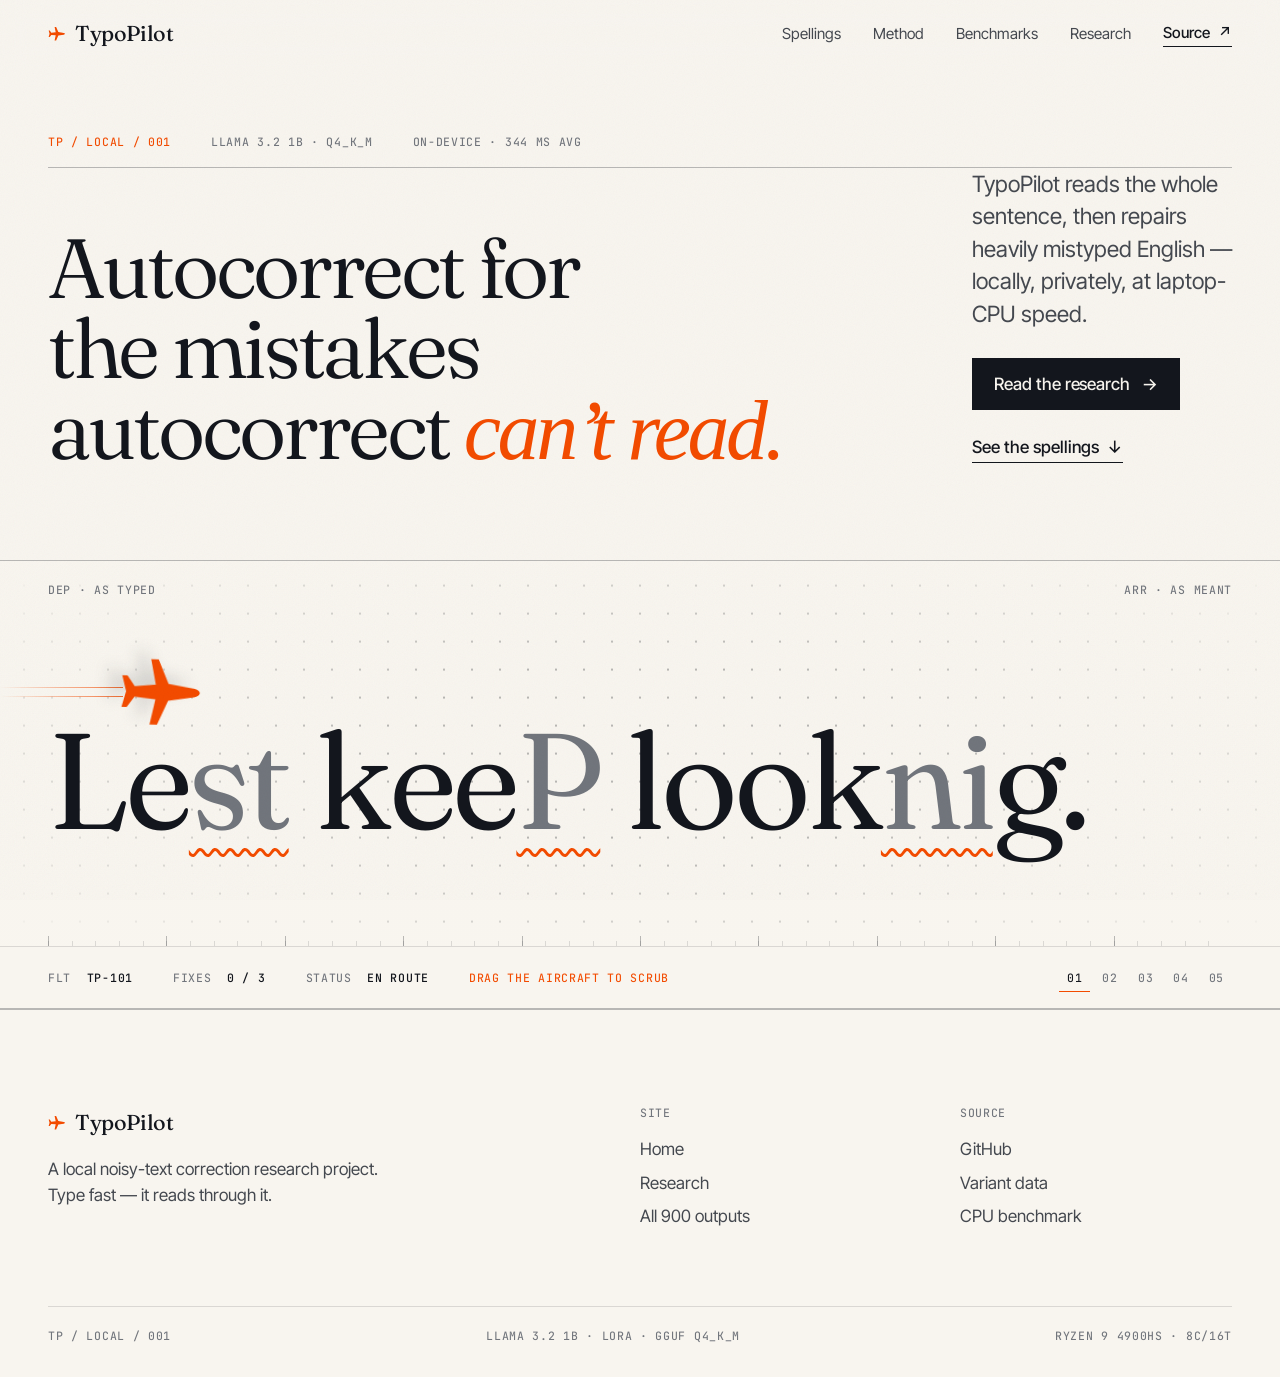
==== commit 405f8eb5: "Fly the hero: an aircraft that corrects spelling as it passes Each mistyped sentence is aligned with" ====
--- a/site/index.html
+++ b/site/index.html
@@ -30,7 +30,38 @@
   </header>
 
   <main id="main">
-    <!-- hero -->
+    <section class="hero" aria-labelledby="hero-title">
+      <div class="wrap hero-head">
+        <p class="hero-meta data" data-reveal><span>TP / Local / 001</span><span>Llama 3.2 1B · Q4_K_M</span><span>On-device · 344 ms avg</span></p>
+        <h1 id="hero-title" data-lines>Autocorrect for the mistakes autocorrect <em>can’t&nbsp;read.</em></h1>
+        <div class="hero-side" data-reveal style="--delay:350">
+          <p class="lede">TypoPilot reads the whole sentence, then repairs heavily mistyped English — locally, privately, at laptop-CPU speed.</p>
+          <div class="hero-actions">
+            <a class="button" href="/research">Read the research <span class="arrow" aria-hidden="true">→</span></a>
+            <a class="link" href="#arrivals">See the spellings <span class="arrow" aria-hidden="true">↓</span></a>
+          </div>
+        </div>
+      </div>
+
+      <figure class="flight" data-flight data-reveal style="--delay:500" aria-label="Interactive demonstration: an aircraft flies across a mistyped sentence and corrects it letter by letter. Drag the aircraft to scrub the correction.">
+        <div class="flight-stage" data-flight-stage>
+          <span class="flight-label is-dep data" aria-hidden="true">Dep · as typed</span>
+          <span class="flight-label is-arr data" aria-hidden="true">Arr · as meant</span>
+          <p class="flight-line" data-flight-line aria-hidden="true"></p>
+          <span class="flight-trail" data-flight-trail aria-hidden="true"></span>
+          <button class="flight-plane" type="button" data-flight-plane aria-label="Aircraft. Use left and right arrow keys to scrub the correction."><svg viewBox="0 0 80 80" aria-hidden="true"><path d="M40 3c2 0 3 2 4 5l4 25 23 10v7l-24-5-2 20 10 7v5l-15-4-15 4v-5l10-7-2-20-24 5v-7l23-10 4-25c1-3 2-5 4-5Z"/></svg></button>
+          <span class="flight-scale" aria-hidden="true"></span>
+        </div>
+        <figcaption class="flight-strip data">
+          <span>Flt <b data-flight-no>TP-101</b></span>
+          <span>Fixes <b data-flight-edits>0 / 0</b></span>
+          <span>Status <b data-flight-status>Boarding</b></span>
+          <span class="flight-hint">Drag the aircraft to scrub</span>
+          <span class="flight-pager" data-flight-pager role="group" aria-label="Choose a sentence"></span>
+        </figcaption>
+        <p class="sr-only" aria-live="polite" data-flight-live></p>
+      </figure>
+    </section>
     <!-- arrivals -->
     <!-- figures -->
     <!-- method -->
--- a/site/styles.css
+++ b/site/styles.css
@@ -30,7 +30,7 @@
   --step-1: clamp(1.2rem, 1.1rem + 0.4vw, 1.4rem);
   --step-2: clamp(1.6rem, 1.3rem + 1vw, 2.2rem);
   --step-3: clamp(2.4rem, 1.6rem + 3vw, 4.4rem);
-  --step-4: clamp(3rem, 1.6rem + 5.6vw, 6.8rem);
+  --step-4: clamp(2.8rem, 1.4rem + 4.8vw, 6rem);
 
   --gutter: clamp(1.25rem, 4vw, 3rem);
   --wrap: 84rem;
@@ -71,8 +71,9 @@
 ol, ul { padding: 0; list-style: none; }
 h1, h2, h3 {
   font-family: var(--font-display);
-  font-weight: 340;
-  font-optical-sizing: auto;
+  font-weight: 360;
+  /* Capped optical size keeps hairlines (the e crossbar!) legible at display sizes */
+  font-variation-settings: "opsz" 40;
   letter-spacing: -0.022em;
   line-height: 1.02;
   text-wrap: balance;
@@ -163,7 +164,7 @@
 .masthead-inner { display: flex; align-items: center; gap: 2rem; height: 4.25rem; }
 .wordmark {
   display: inline-flex; align-items: center; gap: 0.6rem;
-  font-family: var(--font-display); font-size: 1.35rem; font-weight: 420; letter-spacing: -0.02em;
+  font-family: var(--font-display); font-size: 1.35rem; font-weight: 450; letter-spacing: -0.02em;
 }
 .wordmark svg { width: 1.1rem; fill: var(--signal); transform: rotate(90deg); transition: transform 0.9s var(--ease); }
 .wordmark:hover svg { transform: rotate(90deg) translateY(-3px); }
@@ -250,3 +251,155 @@
   }
   .js [data-reveal], .js [data-lines] .line > span { opacity: 1; transform: none; }
 }
+
+/* ==========================================================================
+   Hero
+   ========================================================================== */
+
+.hero { padding-top: clamp(2rem, 5vw, 4rem); }
+.hero-head {
+  display: grid; grid-template-columns: repeat(12, minmax(0, 1fr)); column-gap: var(--gutter);
+}
+.hero-meta {
+  grid-column: 1 / -1;
+  display: flex; flex-wrap: wrap; gap: 0.5rem 2.5rem;
+  padding-bottom: 1rem; border-bottom: 1px solid var(--rule-strong);
+  color: var(--ink-mute);
+}
+.hero-meta span:first-child { color: var(--signal); }
+.hero h1 {
+  grid-column: 1 / span 9;
+  margin-top: clamp(2rem, 5vw, 3.75rem);
+  font-size: var(--step-4);
+  font-weight: 350;
+  letter-spacing: -0.04em;
+  line-height: 0.96;
+}
+.hero h1 em { color: var(--signal); }
+.hero-side { grid-column: 10 / -1; align-self: end; display: grid; gap: 1.75rem; padding-bottom: 0.6rem; }
+.hero-actions { display: flex; flex-wrap: wrap; align-items: center; gap: 1.5rem; }
+
+/* ---------- Flight stage ---------- */
+
+.flight { margin-top: clamp(3rem, 7vw, 5.5rem); border-block: 1px solid var(--rule-strong); }
+.flight-stage {
+  position: relative;
+  padding: clamp(5rem, 11vw, 9rem) var(--gutter) clamp(3.5rem, 7vw, 5.5rem);
+  overflow: hidden;
+  cursor: grab;
+  touch-action: pan-y;
+  user-select: none;
+  -webkit-user-select: none;
+  background-image: radial-gradient(var(--rule-strong) 1px, transparent 1.3px);
+  background-size: 28px 28px;
+  background-position: center;
+}
+.flight-stage::before {
+  /* fade the chart grid toward the edges */
+  content: ""; position: absolute; inset: 0; pointer-events: none;
+  background: radial-gradient(ellipse 70% 80% at 50% 50%, transparent 30%, var(--paper) 95%);
+}
+.is-dragging .flight-stage { cursor: grabbing; }
+.flight-label { position: absolute; top: 1.25rem; color: var(--ink-mute); z-index: 1; }
+.flight-label.is-dep { left: var(--gutter); }
+.flight-label.is-arr { right: var(--gutter); }
+.flight-scale {
+  position: absolute; left: var(--gutter); right: var(--gutter); bottom: 0; height: 10px;
+  background:
+    repeating-linear-gradient(90deg, var(--rule-strong) 0 1px, transparent 1px 10%) bottom / 100% 10px no-repeat,
+    repeating-linear-gradient(90deg, var(--rule) 0 1px, transparent 1px 2%) bottom / 100% 5px no-repeat;
+}
+
+.flight-line {
+  position: relative; z-index: 1;
+  font-family: var(--font-display);
+  font-weight: 370;
+  font-variation-settings: "opsz" 40;
+  letter-spacing: -0.03em;
+  line-height: 1.15;
+  white-space: pre;
+  transition: opacity 0.6s var(--ease), transform 0.9s var(--ease), filter 0.6s var(--ease);
+}
+.flight-line.is-leaving { opacity: 0; transform: translateY(-0.15em); filter: blur(8px); }
+.flight-line.is-entering { opacity: 0; transform: translateY(0.15em); filter: blur(8px); transition: none; }
+.flight-probe { position: absolute; visibility: hidden; white-space: pre; }
+.flight-line .run { color: var(--ink); }
+.flight-line .seg {
+  position: relative; display: inline-block; vertical-align: top;
+  height: 1.15em;
+  transition: width 0.8s var(--ease);
+}
+.flight-line .seg > span {
+  position: absolute; left: 0; top: 0; white-space: pre;
+  transition: opacity 0.5s var(--ease), transform 0.8s var(--ease), filter 0.6s var(--ease);
+}
+.flight-line .from {
+  color: var(--ink-mute);
+  text-decoration: underline wavy var(--signal);
+  text-decoration-thickness: max(1.5px, 0.025em);
+  text-decoration-skip-ink: none;
+  text-underline-offset: 0.14em;
+}
+.flight-line .to { color: var(--ink); opacity: 0; transform: translateY(0.28em); filter: blur(6px); }
+.flight-line .to::after {
+  /* proof mark that stays under every repair */
+  content: ""; position: absolute; left: 0; right: 0; bottom: 0.08em; height: max(2px, 0.03em);
+  background: var(--signal);
+  transform: scaleX(0); transform-origin: left;
+  transition: transform 0.9s var(--ease) 0.15s;
+}
+.flight-line .is-fixed .from { opacity: 0; transform: translateY(-0.28em); filter: blur(6px); }
+.flight-line .is-fixed .to { opacity: 1; transform: none; filter: none; }
+.flight-line .is-fixed .to::after { transform: scaleX(1); }
+
+.flight-plane {
+  position: absolute; left: 0; z-index: 3;
+  aspect-ratio: 1;
+  will-change: transform;
+  touch-action: none;
+  cursor: inherit;
+}
+.flight-plane svg {
+  width: 100%; height: 100%;
+  fill: var(--signal);
+  filter: drop-shadow(-0.5rem 0.9rem 0.5rem oklch(0.2 0.014 262 / 0.16));
+}
+.flight-trail {
+  position: absolute; left: 0; z-index: 2; height: 0; pointer-events: none;
+  transition: opacity 1.2s var(--ease);
+}
+.flight-trail::before, .flight-trail::after {
+  content: ""; position: absolute; left: 0; right: 0; height: 1px;
+  background: linear-gradient(90deg, transparent, oklch(0.645 0.215 38 / 0.55) 75%, oklch(0.645 0.215 38 / 0.8));
+}
+.flight-trail::before { top: -5px; }
+.flight-trail::after { top: 4px; }
+.is-landed .flight-trail { opacity: 0; }
+
+.flight-strip {
+  display: flex; flex-wrap: wrap; align-items: center; gap: 0.75rem 2.5rem;
+  padding: 1rem var(--gutter);
+  border-top: 1px solid var(--rule);
+  color: var(--ink-mute);
+}
+.flight-strip b { font-weight: 500; color: var(--ink); margin-left: 0.5rem; }
+.flight-hint { color: var(--signal); }
+.flight-pager { display: flex; gap: 0.25rem; margin-left: auto; }
+.flight-pager button {
+  padding: 0.35rem 0.5rem;
+  font: inherit; letter-spacing: inherit; color: var(--ink-mute);
+  background: linear-gradient(var(--signal), var(--signal)) 50% 100% / 0 1px no-repeat;
+  transition: color 0.4s, background-size 0.7s var(--ease);
+}
+.flight-pager button:hover { color: var(--ink); }
+.flight-pager button[aria-current="true"] { color: var(--ink); background-size: 100% 1px; }
+
+@media (max-width: 60rem) {
+  .hero h1 { grid-column: 1 / -1; }
+  .hero-side { grid-column: 1 / -1; margin-top: 2rem; max-width: 36rem; }
+}
+@media (max-width: 40rem) {
+  .flight-label { display: none; }
+  .flight-hint { display: none; }
+  .flight-pager { margin-left: 0; width: 100%; }
+}
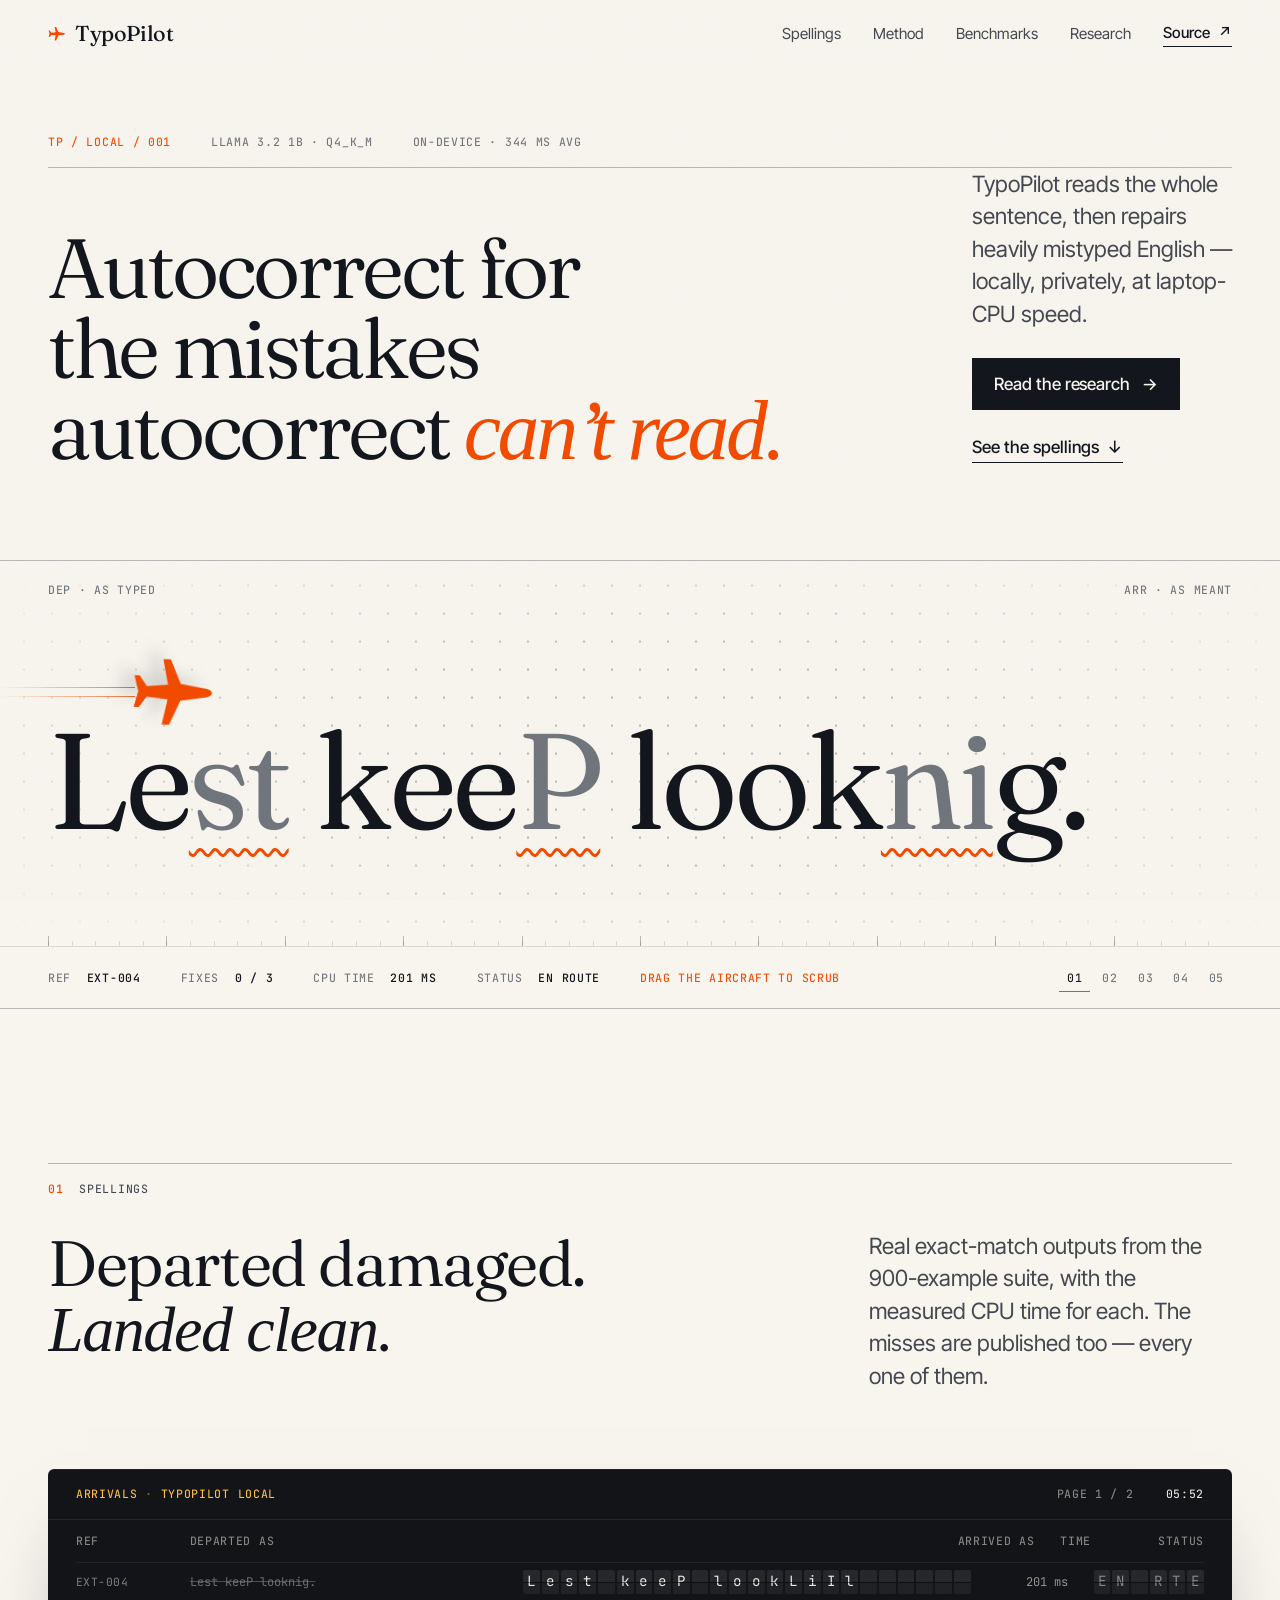
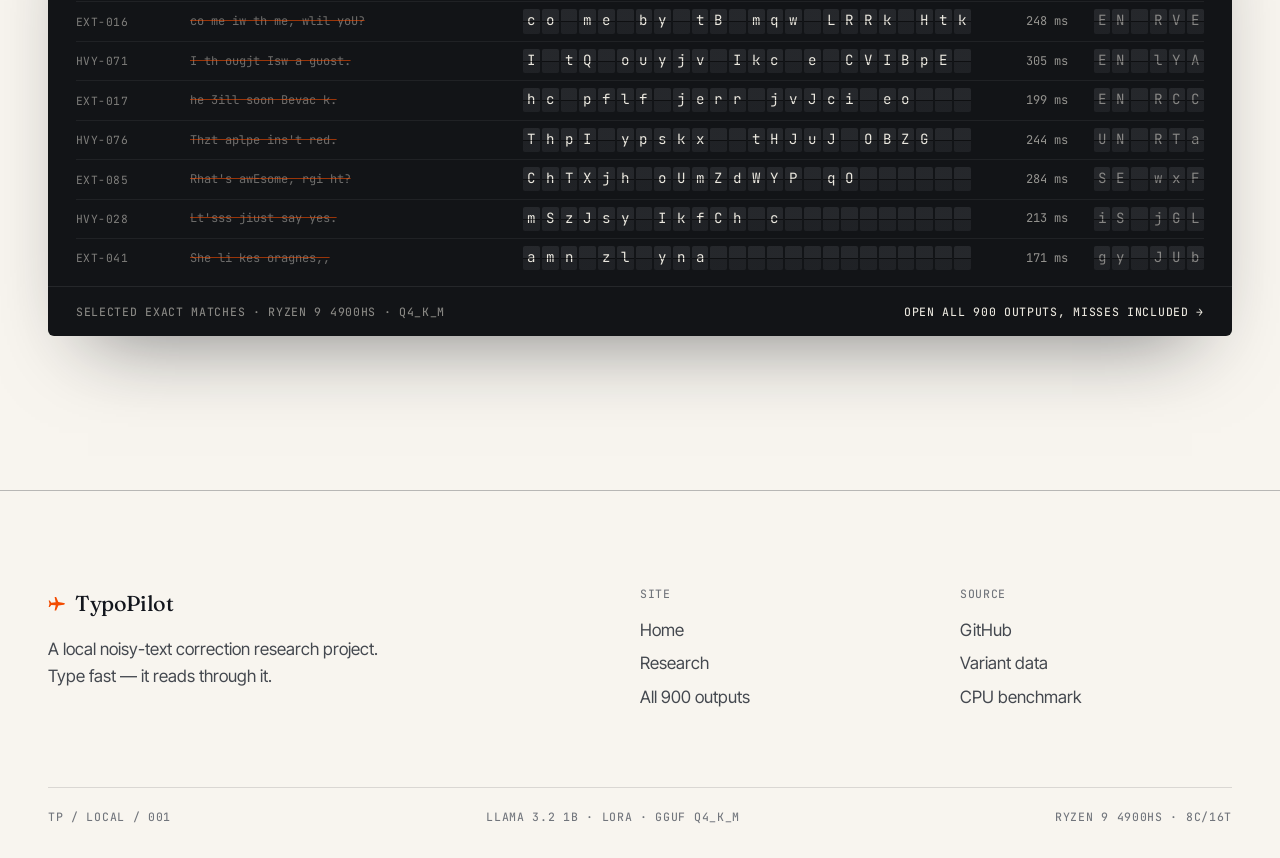
==== commit 465e4d3e: "Add a split-flap arrivals board of real corrections Sixteen genuine exact matches from the 900-examp" ====
--- a/site/index.html
+++ b/site/index.html
@@ -53,8 +53,9 @@
           <span class="flight-scale" aria-hidden="true"></span>
         </div>
         <figcaption class="flight-strip data">
-          <span>Flt <b data-flight-no>TP-101</b></span>
+          <span>Ref <b data-flight-no>EXT-004</b></span>
           <span>Fixes <b data-flight-edits>0 / 0</b></span>
+          <span>CPU time <b data-flight-time>201 ms</b></span>
           <span>Status <b data-flight-status>Boarding</b></span>
           <span class="flight-hint">Drag the aircraft to scrub</span>
           <span class="flight-pager" data-flight-pager role="group" aria-label="Choose a sentence"></span>
@@ -62,7 +63,30 @@
         <p class="sr-only" aria-live="polite" data-flight-live></p>
       </figure>
     </section>
-    <!-- arrivals -->
+    <section class="section arrivals" id="arrivals" aria-labelledby="arrivals-title">
+      <div class="wrap">
+        <div class="section-head">
+          <p class="kicker data" data-reveal><b>01</b> Spellings</p>
+          <h2 id="arrivals-title" data-lines>Departed damaged. <em>Landed&nbsp;clean.</em></h2>
+          <p class="lede" data-reveal style="--delay:200">Real exact-match outputs from the 900-example suite, with the measured CPU time for each. The misses are published too — every one of them.</p>
+        </div>
+
+        <div class="board" data-board data-reveal>
+          <div class="board-top data">
+            <span class="board-title">Arrivals <i>·</i> TypoPilot local</span>
+            <span class="board-meta"><span data-board-page>Page 1 / 2</span><span data-board-clock>--:--</span></span>
+          </div>
+          <div class="board-head data" aria-hidden="true">
+            <span>Ref</span><span>Departed as</span><span>Arrived as</span><span>Time</span><span>Status</span>
+          </div>
+          <ol class="board-rows" data-board-rows aria-live="off"></ol>
+          <div class="board-foot data">
+            <span>Selected exact matches · Ryzen 9 4900HS · Q4_K_M</span>
+            <a class="board-link" href="/reports/llama-q4-900-eval-annotated.html">Open all 900 outputs, misses included <span aria-hidden="true">→</span></a>
+          </div>
+        </div>
+      </div>
+    </section>
     <!-- figures -->
     <!-- method -->
     <!-- benchmarks -->
--- a/site/styles.css
+++ b/site/styles.css
@@ -17,7 +17,7 @@
   --chart: oklch(0.47 0.11 252);
   --chart-wash: oklch(0.47 0.11 252 / 0.09);
   --board: oklch(0.19 0.008 262);
-  --board-flap: oklch(0.235 0.008 262);
+  --board-flap: oklch(0.275 0.008 262);
   --board-text: oklch(0.93 0.012 90);
   --board-amber: oklch(0.84 0.15 80);
 
@@ -403,3 +403,90 @@
   .flight-hint { display: none; }
   .flight-pager { margin-left: 0; width: 100%; }
 }
+
+/* ==========================================================================
+   Arrivals board
+   ========================================================================== */
+
+.board {
+  --cell: clamp(0.78rem, 0.55rem + 0.42vw, 1.02rem);
+  background: var(--board);
+  color: var(--board-text);
+  border-radius: 6px;
+  box-shadow: 0 1px 0 oklch(1 0 0 / 0.06) inset, 0 40px 80px -40px oklch(0.2 0.014 262 / 0.55);
+  overflow: hidden;
+}
+.board-top, .board-head, .board-foot {
+  display: flex; justify-content: space-between; align-items: center; gap: 1rem;
+  padding: 1rem clamp(1rem, 2.5vw, 1.75rem);
+  color: oklch(0.93 0.012 90 / 0.55);
+}
+.board-top { border-bottom: 1px solid oklch(1 0 0 / 0.08); }
+.board-title { color: var(--board-amber); }
+.board-title i { font-style: normal; opacity: 0.5; }
+.board-meta { display: flex; gap: 2rem; }
+.board-meta [data-board-clock] { color: var(--board-text); font-variant-numeric: tabular-nums; }
+
+.board-head, .board-row {
+  display: grid;
+  grid-template-columns: 5.5rem minmax(10rem, 1fr) auto 4.5rem auto;
+  column-gap: clamp(1rem, 2vw, 2rem);
+  align-items: center;
+}
+.board-head { padding-block: 0.75rem; }
+.board-rows { padding: 0 clamp(1rem, 2.5vw, 1.75rem); }
+.board-row {
+  padding-block: 0.45rem;
+  border-top: 1px solid oklch(1 0 0 / 0.06);
+  font-family: var(--font-data);
+  font-size: var(--cell);
+}
+.b-ref { color: oklch(0.93 0.012 90 / 0.5); font-size: 0.8em; letter-spacing: 0.04em; }
+.b-from {
+  color: oklch(0.93 0.012 90 / 0.42);
+  white-space: nowrap; overflow: hidden; text-overflow: ellipsis;
+  text-decoration: line-through oklch(0.645 0.215 38 / 0.6);
+  font-size: 0.85em;
+}
+.b-time { color: oklch(0.93 0.012 90 / 0.6); font-variant-numeric: tabular-nums; text-align: right; font-size: 0.85em; }
+.b-to, .b-status { display: flex; gap: 2px; }
+.flap {
+  position: relative;
+  display: grid; place-items: center;
+  width: 1.18em; height: 1.7em;
+  background: linear-gradient(var(--board-flap) 0 50%, oklch(0.25 0.008 262) 50%);
+  border-radius: 2px;
+  color: var(--board-text);
+  white-space: pre;
+  transform-origin: 50% 50%;
+}
+.flap::after {
+  /* the hinge */
+  content: ""; position: absolute; left: 0; right: 0; top: 50%; height: 1px;
+  background: oklch(0 0 0 / 0.55);
+}
+.flap.is-flipping { animation: flap 64ms cubic-bezier(0.3, 0, 0.2, 1); }
+@keyframes flap {
+  from { transform: perspective(12em) rotateX(55deg); filter: brightness(1.5); }
+  to { transform: none; filter: none; }
+}
+.b-status .flap { color: oklch(0.93 0.012 90 / 0.5); transition: color 0.6s var(--ease); }
+.is-landed .b-status .flap { color: var(--board-amber); }
+
+.board-foot { border-top: 1px solid oklch(1 0 0 / 0.08); margin-top: 0.5rem; flex-wrap: wrap; }
+.board-link { color: var(--board-text); transition: color 0.3s; }
+.board-link:hover { color: var(--board-amber); }
+
+@media (max-width: 72rem) {
+  .board-head, .board-row { grid-template-columns: 4.5rem auto 4rem; }
+  .board-head span:nth-child(2), .b-from, .board-head span:nth-child(5), .b-status { display: none; }
+}
+@media (max-width: 40rem) {
+  .board { --cell: 0.7rem; margin-inline: calc(var(--gutter) * -1); border-radius: 0; }
+  .board-head, .board-row { grid-template-columns: auto; row-gap: 0.4rem; }
+  .board-head { display: none; }
+  .b-ref, .b-time { display: inline; }
+  .board-row { grid-template-areas: "ref" "to" "time"; }
+  .b-time { text-align: left; }
+  .flap { width: 1.1em; }
+}
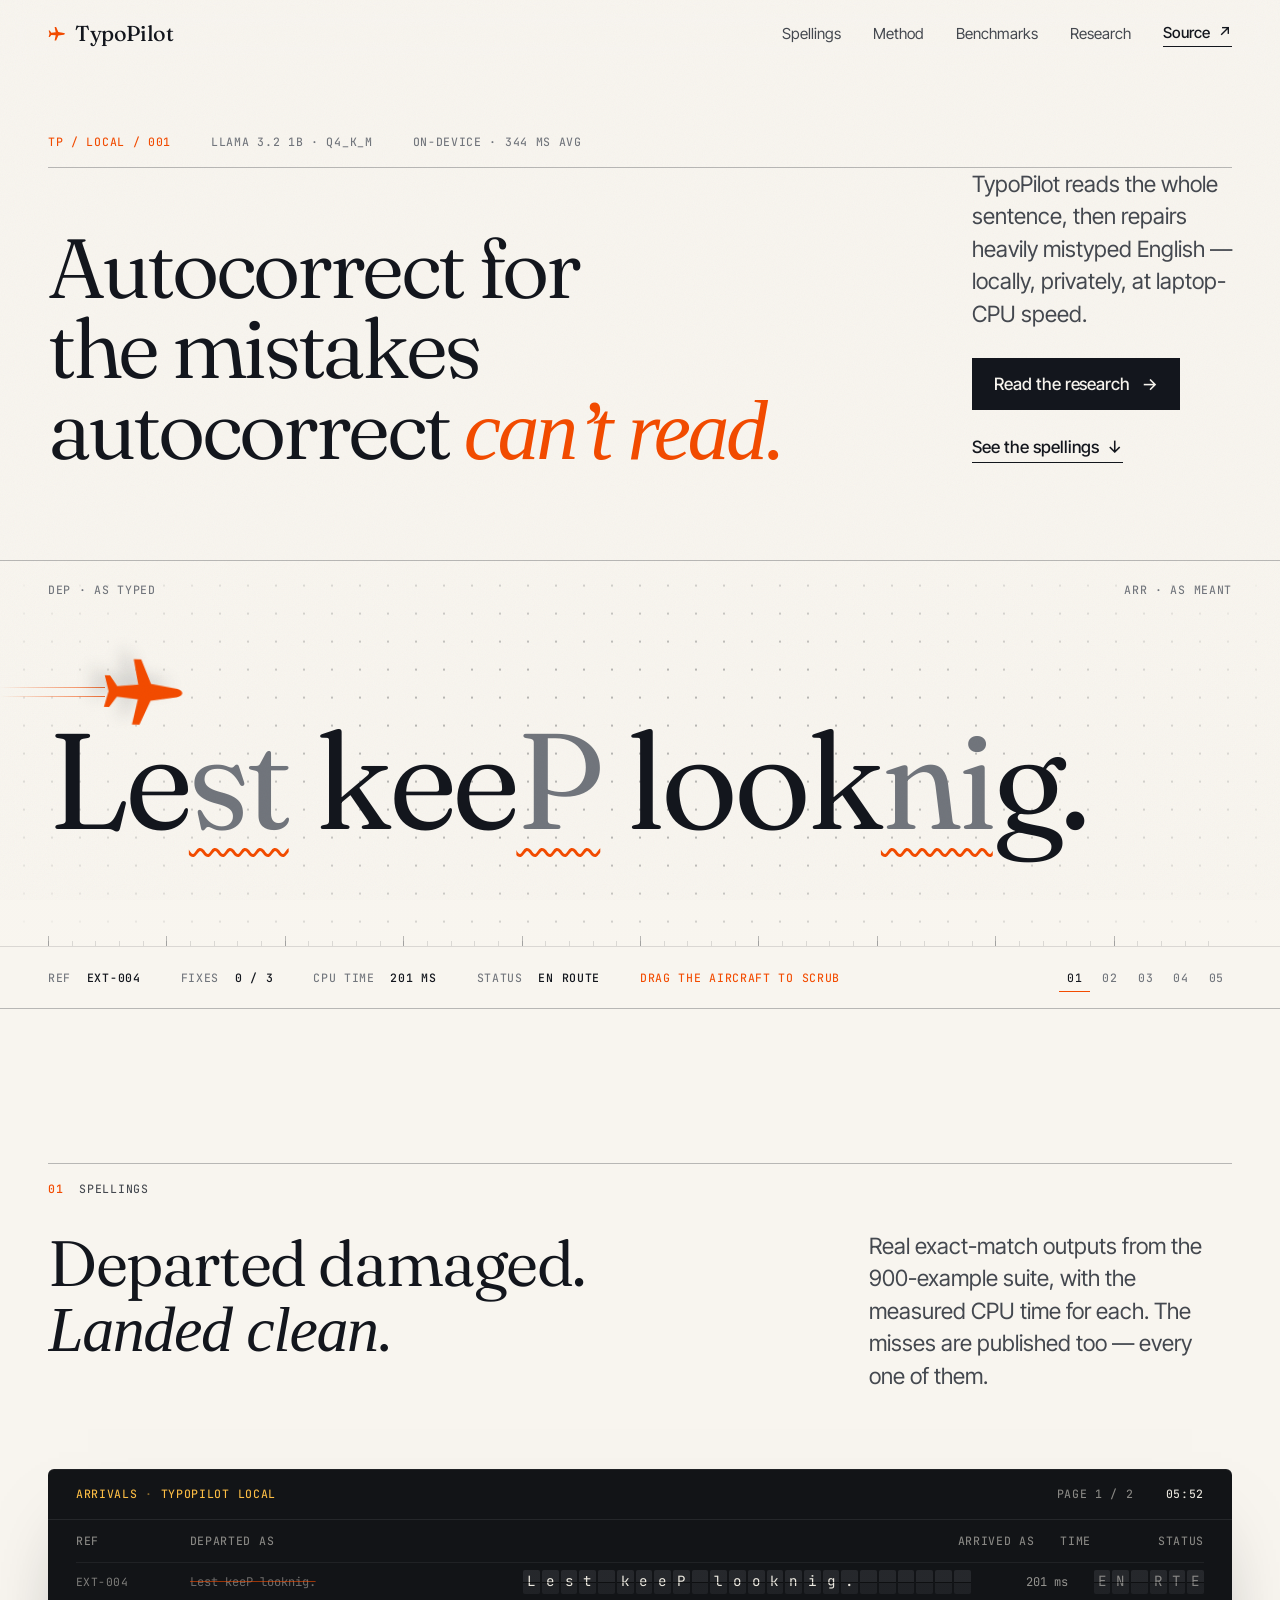
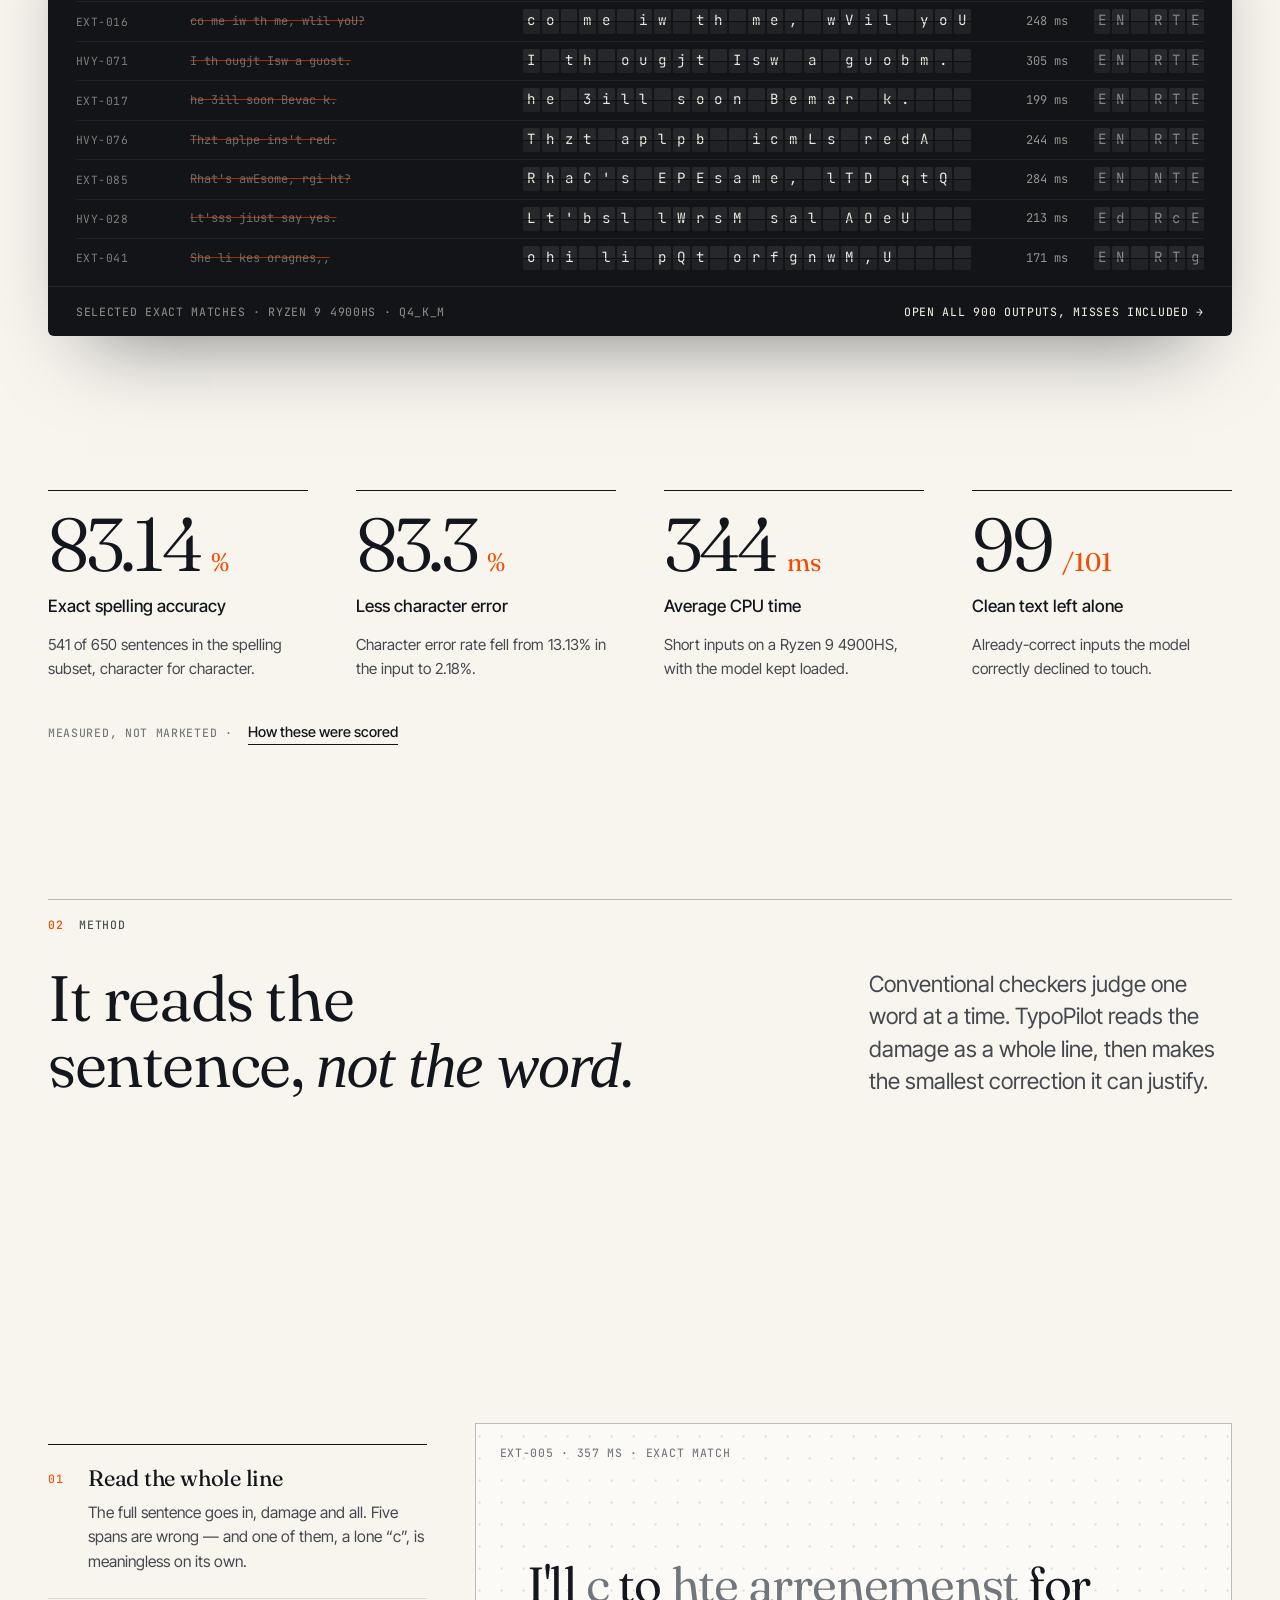
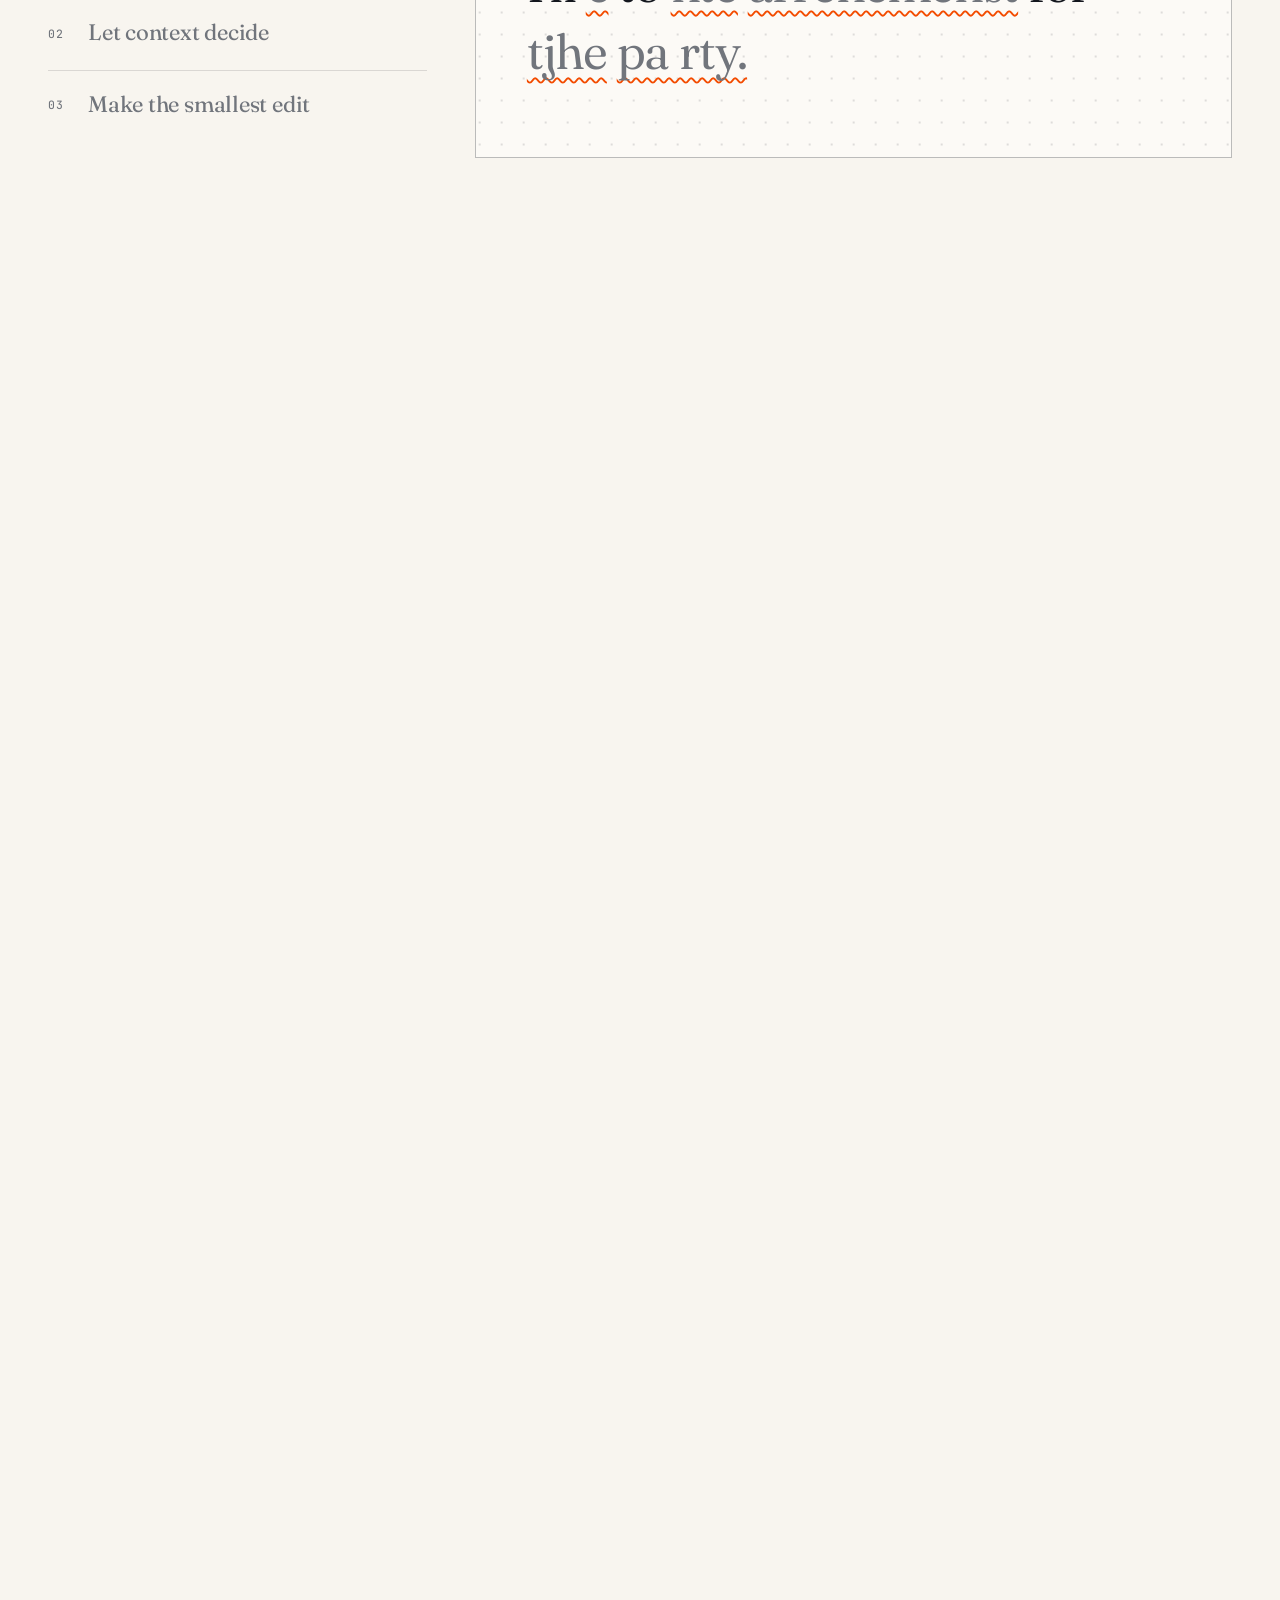
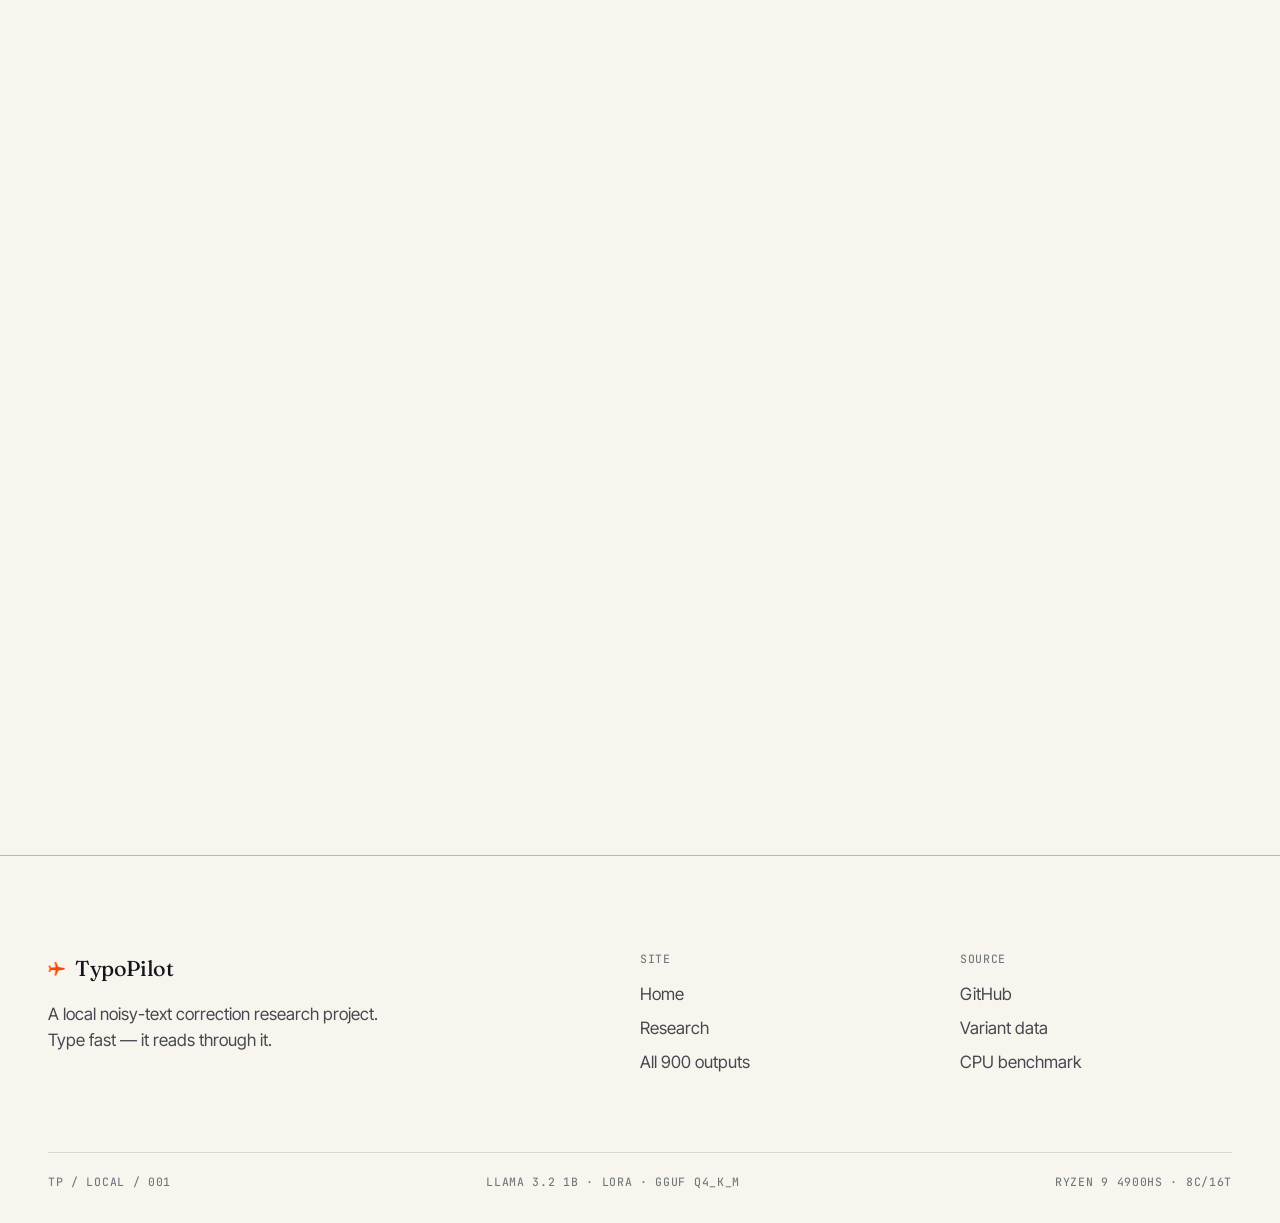
==== commit 96198c73: "Add measured figures and a scroll-driven method sequence Four headline results count up with an expo" ====
--- a/site/index.html
+++ b/site/index.html
@@ -87,8 +87,59 @@
         </div>
       </div>
     </section>
-    <!-- figures -->
-    <!-- method -->
+    <section class="figures" aria-label="Headline results">
+      <div class="wrap">
+        <dl class="figures-grid">
+          <div class="figure" data-reveal style="--delay:0">
+            <dt>Exact spelling accuracy</dt>
+            <dd><span data-count="83.23" data-decimals="2">83.23</span><small>%</small></dd>
+            <p>541 of 650 sentences in the spelling subset, character for character.</p>
+          </div>
+          <div class="figure" data-reveal style="--delay:90">
+            <dt>Less character error</dt>
+            <dd><span data-count="83.4" data-decimals="1">83.4</span><small>%</small></dd>
+            <p>Character error rate fell from 13.13% in the input to 2.18%.</p>
+          </div>
+          <div class="figure" data-reveal style="--delay:180">
+            <dt>Average CPU time</dt>
+            <dd><span data-count="344" data-decimals="0">344</span><small>ms</small></dd>
+            <p>Short inputs on a Ryzen 9 4900HS, with the model kept loaded.</p>
+          </div>
+          <div class="figure" data-reveal style="--delay:270">
+            <dt>Clean text left alone</dt>
+            <dd><span data-count="99" data-decimals="0">99</span><small>/101</small></dd>
+            <p>Already-correct inputs the model correctly declined to touch.</p>
+          </div>
+        </dl>
+        <p class="figures-note data" data-reveal>Measured, not marketed · <a class="link" href="/research#methodology">How these were scored</a></p>
+      </div>
+    </section>
+    <section class="section method" id="method" aria-labelledby="method-title">
+      <div class="wrap">
+        <div class="section-head">
+          <p class="kicker data" data-reveal><b>02</b> Method</p>
+          <h2 id="method-title" data-lines>It reads the sentence, <em>not&nbsp;the&nbsp;word.</em></h2>
+          <p class="lede" data-reveal style="--delay:200">Conventional checkers judge one word at a time. TypoPilot reads the damage as a whole line, then makes the smallest correction it can justify.</p>
+        </div>
+      </div>
+      <div class="method-track" data-method>
+        <div class="method-sticky">
+          <div class="wrap method-grid">
+            <ol class="method-steps">
+              <li data-step="0"><span class="data">01</span><div><h3>Read the whole line</h3><p>The full sentence goes in, damage and all. Five spans are wrong — and one of them, a lone “c”, is meaningless on its own.</p></div></li>
+              <li data-step="1"><span class="data">02</span><div><h3>Let context decide</h3><p>Next to “to”, “arrangements” and “party”, that “c” can only be <em>see</em>. The surrounding words resolve what no dictionary could.</p></div></li>
+              <li data-step="2"><span class="data">03</span><div><h3>Make the smallest edit</h3><p>Five repairs. Every clean word — and the writer’s voice — stays exactly where it was.</p></div></li>
+            </ol>
+            <figure class="method-figure" data-method-figure>
+              <span class="method-ref data">EXT-005 · 357 ms · exact match</span>
+              <svg class="method-arcs" data-method-arcs aria-hidden="true"></svg>
+              <p class="method-sentence" data-method-sentence aria-label="I'll c to hte arrenemenst for tjhe pa rty. Corrected: I'll see to the arrangements for the party."><span class="tok">I'll</span> <span class="tok is-bad" data-tok="c"><span class="from">c</span><span class="to">see</span></span> <span class="tok">to</span> <span class="tok is-bad" data-tok="hte"><span class="from">hte</span><span class="to">the</span></span> <span class="tok is-bad" data-tok="arrenemenst"><span class="from">arrenemenst</span><span class="to">arrangements</span></span> <span class="tok">for</span> <span class="tok is-bad" data-tok="tjhe"><span class="from">tjhe</span><span class="to">the</span></span> <span class="tok is-bad" data-tok="pa rty."><span class="from">pa rty.</span><span class="to">party.</span></span></p>
+              <span class="method-progress" aria-hidden="true"><i></i></span>
+            </figure>
+          </div>
+        </div>
+      </div>
+    </section>
     <!-- benchmarks -->
     <!-- evidence -->
     <!-- route -->
--- a/site/styles.css
+++ b/site/styles.css
@@ -490,3 +490,133 @@
   .b-time { text-align: left; }
   .flap { width: 1.1em; }
 }
+
+/* ==========================================================================
+   Figures
+   ========================================================================== */
+
+.figures { padding-bottom: 0; }
+.figures-grid { display: grid; grid-template-columns: repeat(4, minmax(0, 1fr)); column-gap: var(--gutter); }
+.figure { display: flex; flex-direction: column; gap: 0.9rem; padding-top: 1.25rem; border-top: 1px solid var(--ink); }
+.figure dt { font-weight: 500; }
+.figure dd {
+  order: -1;
+  display: flex; align-items: baseline; gap: 0.15em;
+  font-family: var(--font-display); font-weight: 330; font-variation-settings: "opsz" 40;
+  font-size: clamp(3.2rem, 1.8rem + 3.6vw, 5.6rem);
+  letter-spacing: -0.045em; line-height: 0.9;
+  font-variant-numeric: tabular-nums lining-nums;
+}
+.figure dd small { font-size: 0.34em; letter-spacing: 0; color: var(--signal); font-weight: 400; }
+.figure p { color: var(--ink-soft); font-size: 0.95rem; max-width: 18rem; }
+.figures-note { margin-top: 2.5rem; color: var(--ink-mute); }
+.figures-note .link { text-transform: none; letter-spacing: 0; font-family: var(--font-text); font-size: 0.9rem; color: var(--ink); margin-left: 0.5rem; }
+
+@media (max-width: 60rem) { .figures-grid { grid-template-columns: repeat(2, minmax(0, 1fr)); row-gap: 3rem; } }
+
+/* ==========================================================================
+   Method — sticky scroll sequence
+   ========================================================================== */
+
+.method { padding-bottom: 0; }
+.method-track { height: 320vh; position: relative; }
+.method-sticky {
+  position: sticky; top: 4.25rem;
+  height: calc(100vh - 4.25rem); height: calc(100svh - 4.25rem);
+  display: flex; align-items: center;
+}
+.method-grid {
+  display: grid; grid-template-columns: minmax(0, 4fr) minmax(0, 8fr); gap: var(--gutter);
+  align-items: center;
+}
+.method-steps { display: grid; gap: 0.25rem; }
+.method-steps li {
+  display: grid; grid-template-columns: 2.5rem 1fr;
+  padding: 1.25rem 0; border-top: 1px solid var(--rule);
+  color: var(--ink-mute);
+  transition: color 0.8s var(--ease);
+}
+.method-steps li .data { padding-top: 0.35rem; }
+.method-steps h3 { transition: color 0.8s var(--ease); }
+.method-steps p {
+  font-size: 0.98rem; max-width: 26rem;
+  max-height: 0; margin-top: 0; overflow: hidden; opacity: 0;
+  transition: opacity 0.8s var(--ease), max-height 0.9s var(--ease), margin 0.9s var(--ease);
+}
+.method-steps li.is-active { color: var(--ink); border-top-color: var(--ink); }
+.method-steps li.is-active .data { color: var(--signal); }
+.method-steps li.is-active p { opacity: 1; max-height: 10rem; margin-top: 0.6rem; color: var(--ink-soft); }
+
+.method-figure {
+  position: relative;
+  padding: clamp(5rem, 10vw, 8rem) clamp(1.5rem, 4vw, 3.5rem) clamp(3rem, 6vw, 4.5rem);
+  border: 1px solid var(--rule-strong);
+  background:
+    radial-gradient(var(--rule) 1px, transparent 1.3px) center / 22px 22px,
+    oklch(0.985 0.006 85);
+}
+.method-ref { position: absolute; top: 1.25rem; left: 1.5rem; color: var(--ink-mute); }
+.method-sentence {
+  position: relative; z-index: 1;
+  font-family: var(--font-display); font-weight: 370; font-variation-settings: "opsz" 40;
+  font-size: clamp(1.8rem, 1rem + 2.6vw, 3.4rem);
+  line-height: 1.35; letter-spacing: -0.025em;
+}
+.tok { display: inline-block; white-space: pre; transition: color 0.8s var(--ease), background-color 0.8s var(--ease); }
+.tok.is-bad {
+  position: relative; vertical-align: top; height: 1.35em;
+  transition: width 0.9s var(--ease), background-color 0.8s var(--ease);
+}
+.tok.is-bad > span {
+  position: absolute; left: 0; top: 0; white-space: pre;
+  transition: opacity 0.6s var(--ease), transform 0.9s var(--ease), filter 0.6s var(--ease);
+}
+.tok.is-measuring > span { position: static; }
+.tok .from {
+  color: var(--ink-mute);
+  text-decoration: underline wavy transparent;
+  text-decoration-thickness: max(1.5px, 0.03em);
+  text-underline-offset: 0.16em;
+  text-decoration-skip-ink: none;
+  transition: text-decoration-color 0.8s var(--ease), opacity 0.6s var(--ease), transform 0.9s var(--ease), filter 0.6s var(--ease);
+}
+.tok .to { opacity: 0; transform: translateY(0.3em); filter: blur(6px); }
+.tok .to::after {
+  content: ""; position: absolute; left: 0; right: 0; bottom: 0.1em; height: max(2px, 0.04em);
+  background: var(--signal); transform: scaleX(0); transform-origin: left;
+  transition: transform 0.9s var(--ease) 0.2s;
+}
+
+[data-step="0"] .tok .from, [data-step="1"] .tok .from { text-decoration-color: var(--signal); }
+[data-step="1"] .tok:not(.is-bad) { color: var(--chart); }
+[data-step="1"] .tok[data-tok="c"] { background: var(--signal-wash); }
+[data-step="2"] .tok .from { opacity: 0; transform: translateY(-0.3em); filter: blur(6px); }
+[data-step="2"] .tok .to { opacity: 1; transform: none; filter: none; }
+[data-step="2"] .tok .to::after { transform: scaleX(1); }
+
+.method-arcs { position: absolute; inset: 0; width: 100%; height: 100%; overflow: visible; pointer-events: none; }
+.method-arcs path {
+  fill: none; stroke: var(--chart); stroke-width: 1.25;
+  stroke-dasharray: 1; stroke-dashoffset: 1;
+  transition: stroke-dashoffset 1.2s var(--ease-travel);
+  transition-delay: calc(var(--n) * 120ms);
+}
+.method-arcs circle { fill: var(--signal); opacity: 0; transition: opacity 0.6s; }
+[data-step="1"] .method-arcs path { stroke-dashoffset: 0; }
+[data-step="1"] .method-arcs circle { opacity: 1; }
+[data-step="2"] .method-arcs, [data-step="0"] .method-arcs { opacity: 0; transition: opacity 0.5s; }
+
+.method-progress { position: absolute; left: 0; right: 0; bottom: -1px; height: 2px; }
+.method-progress i {
+  display: block; height: 100%; background: var(--signal);
+  transform-origin: left; transform: scaleX(var(--progress, 0));
+}
+
+@media (max-width: 60rem) {
+  .method-track { height: 280vh; }
+  .method-grid { grid-template-columns: 1fr; gap: 1.5rem; }
+  .method-steps { order: 2; }
+  .method-steps li { display: none; border-top: 1px solid var(--ink); }
+  .method-steps li.is-active { display: grid; }
+  .method-figure { padding-top: 4rem; }
+}
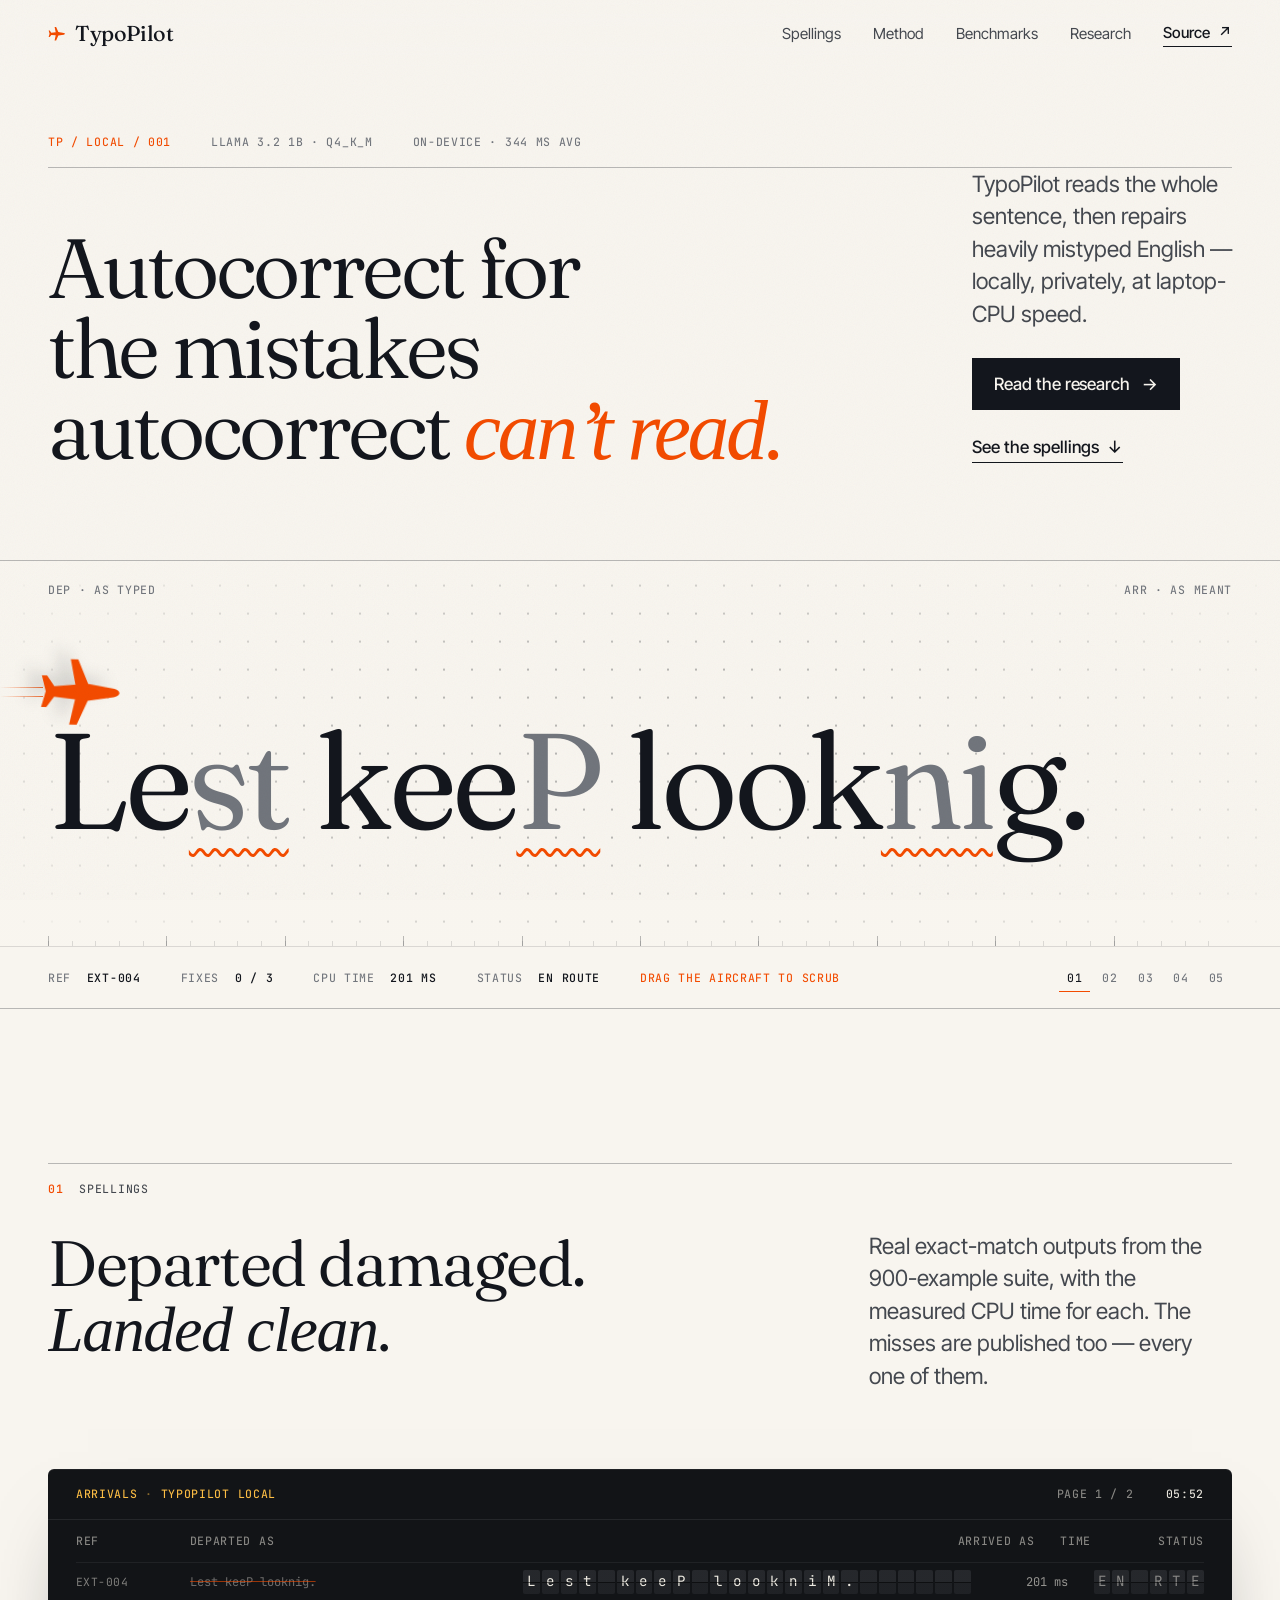
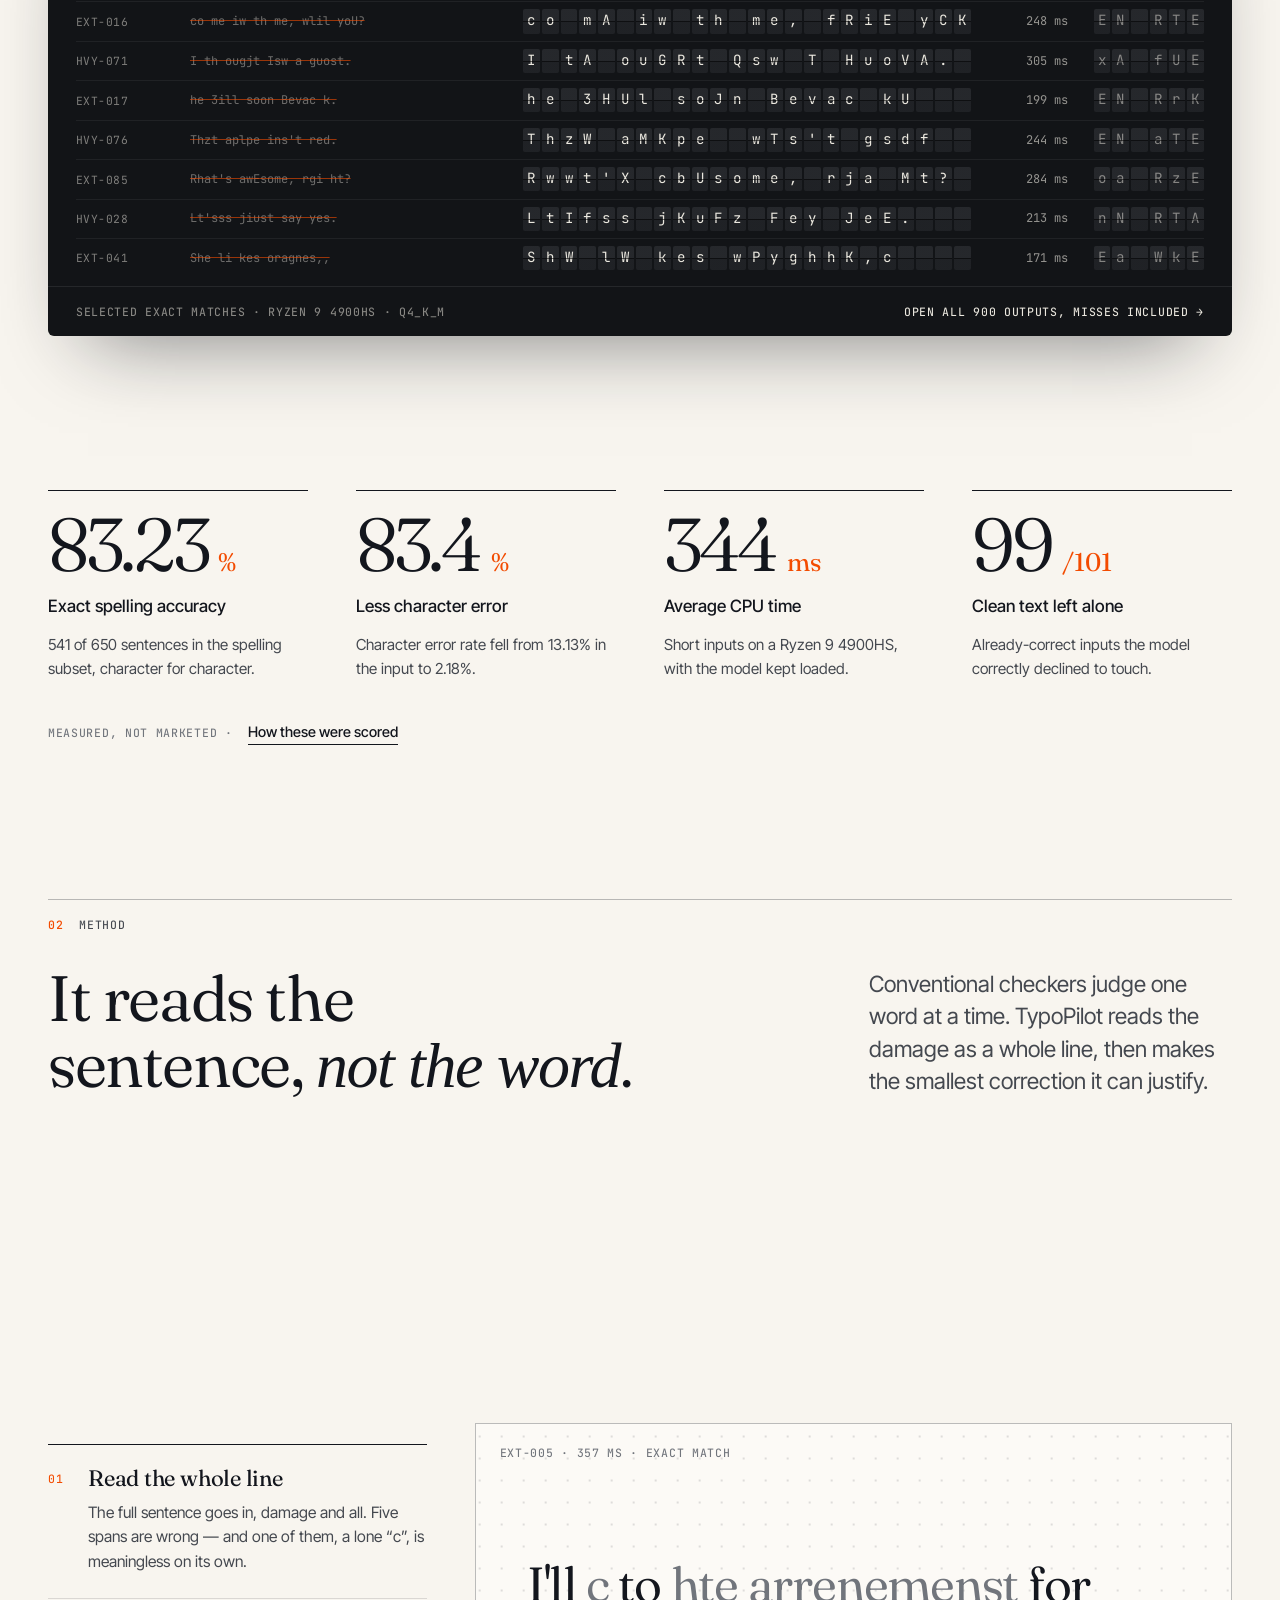
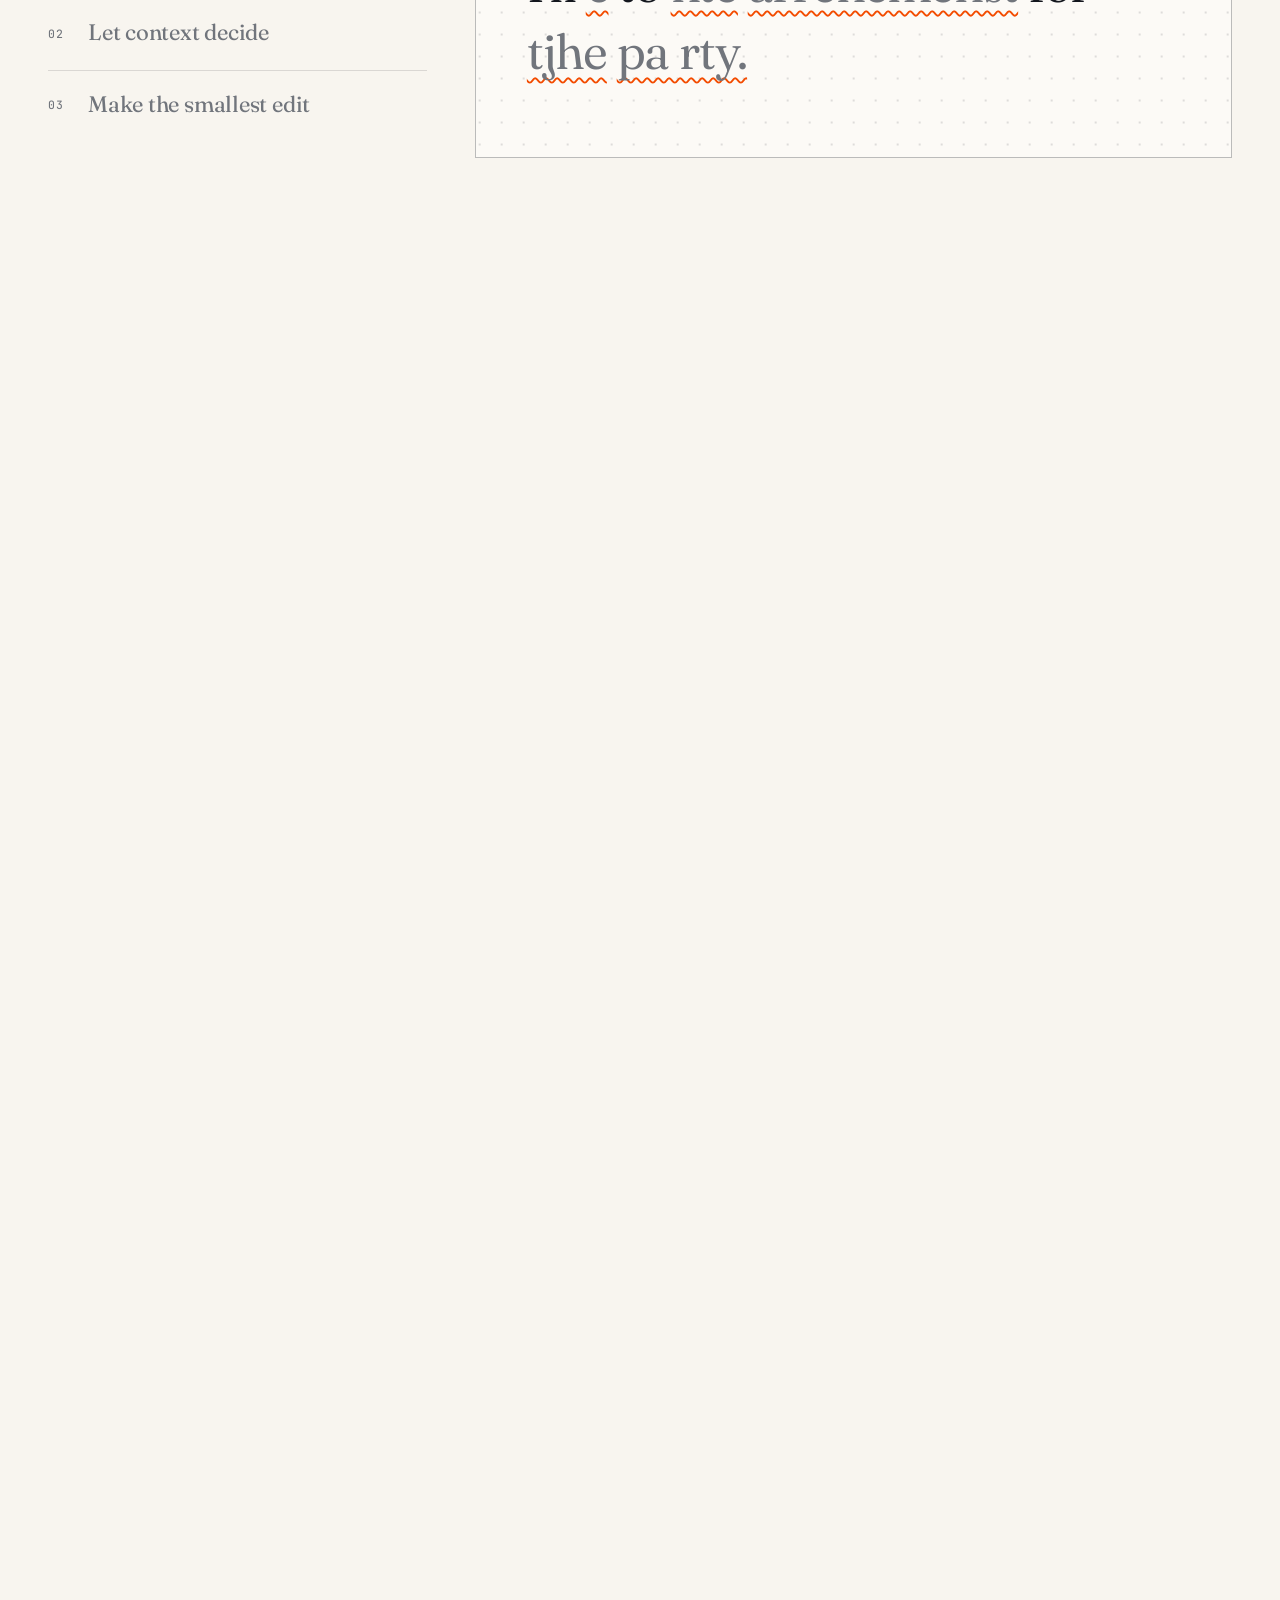
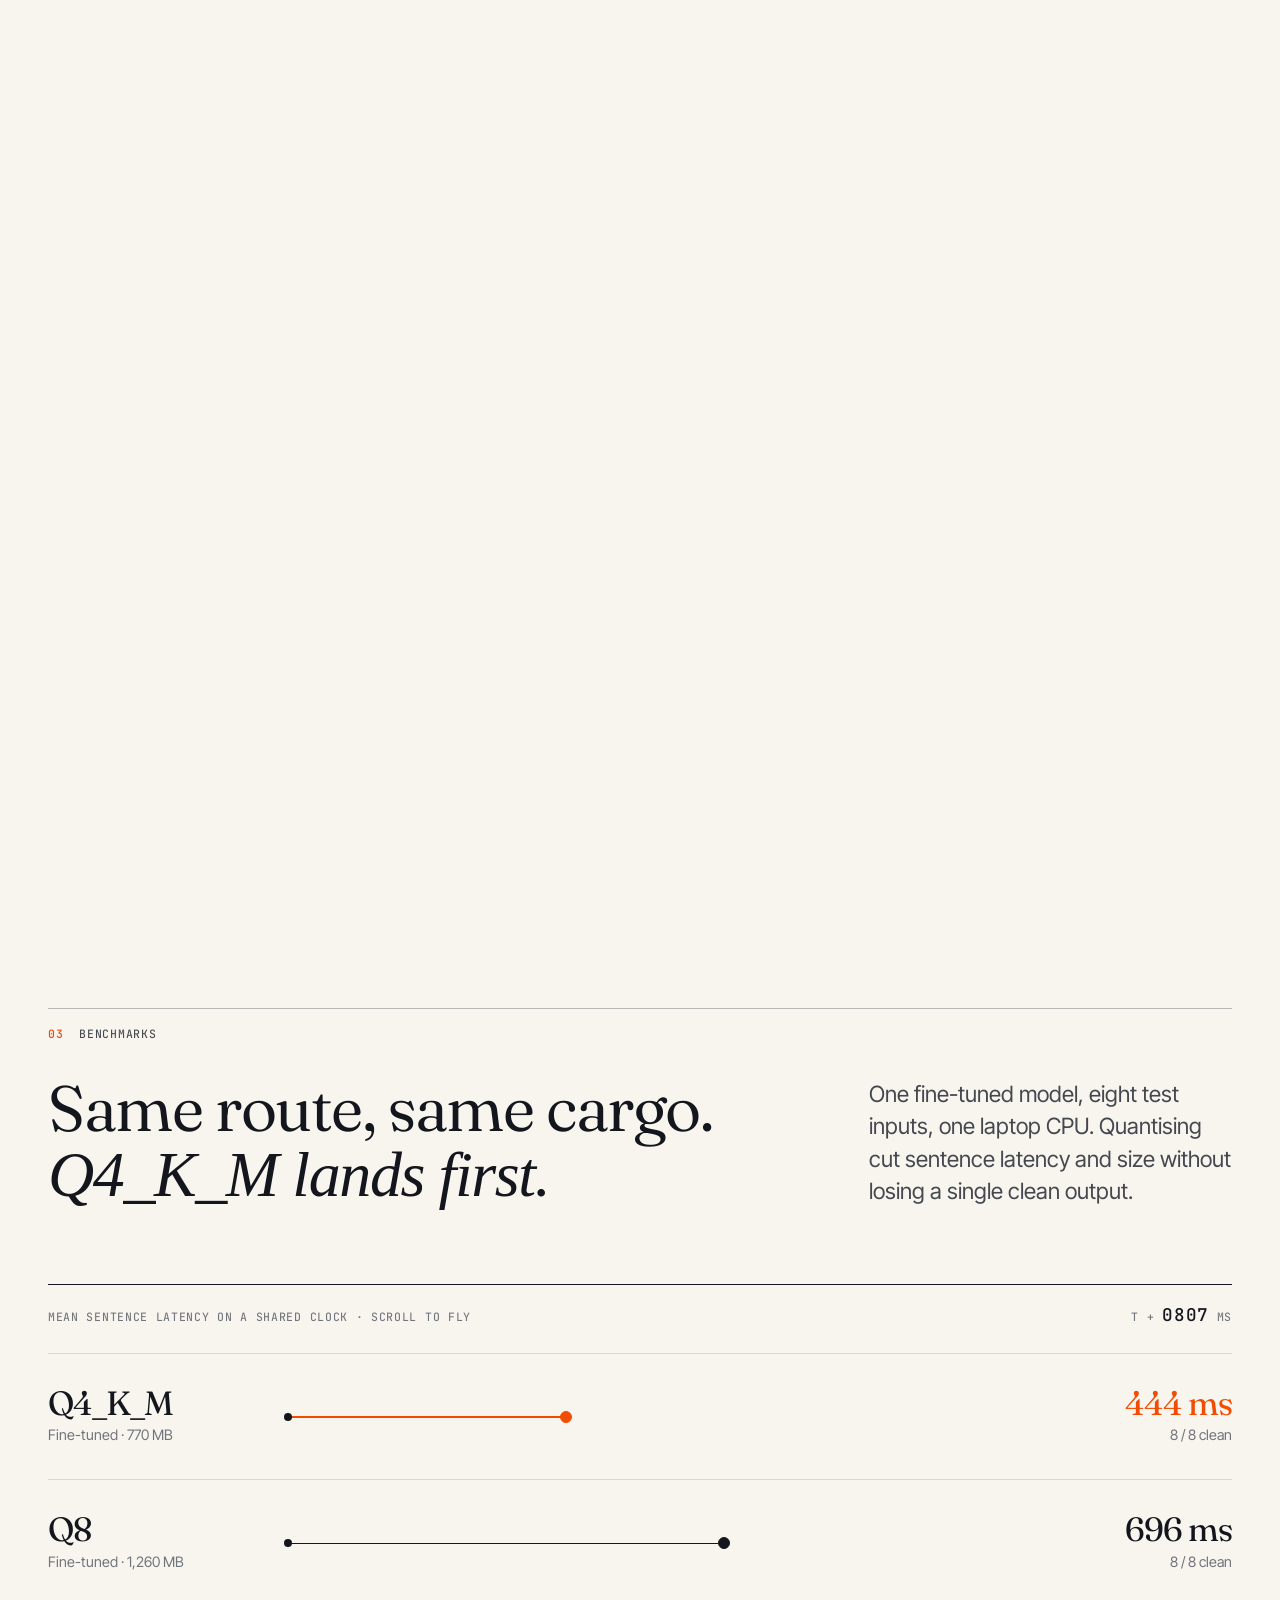
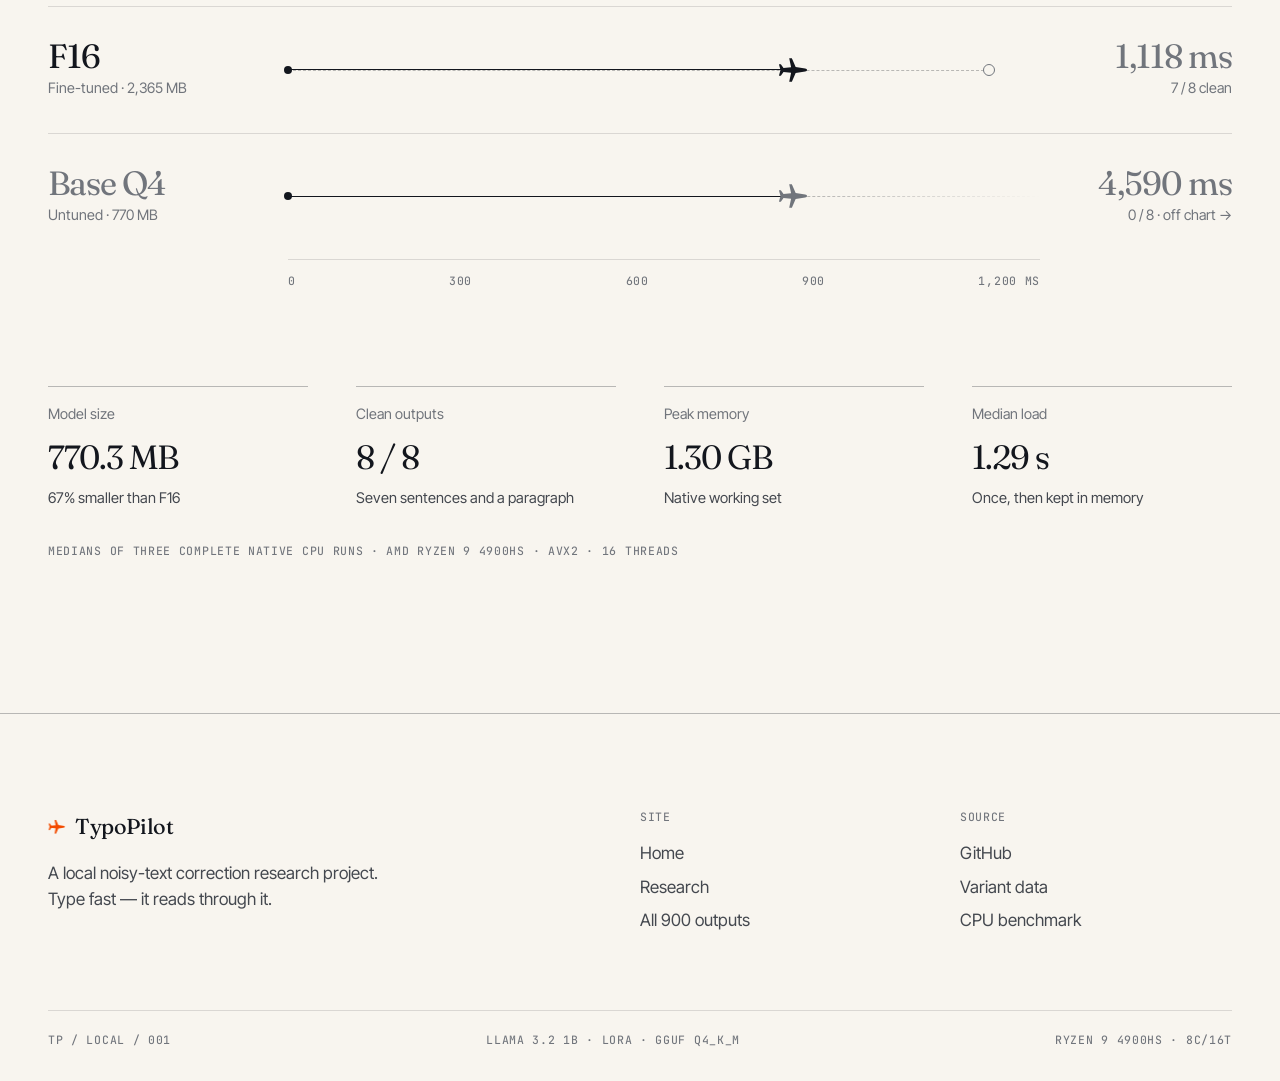
==== commit 9df9e8c5: "Fly the benchmark: variants race on a shared, scroll-driven clock Each variant's route is as long as" ====
--- a/site/index.html
+++ b/site/index.html
@@ -140,7 +140,53 @@
         </div>
       </div>
     </section>
-    <!-- benchmarks -->
+    <section class="section benchmarks" id="benchmarks" aria-labelledby="bench-title">
+      <div class="wrap">
+        <div class="section-head">
+          <p class="kicker data" data-reveal><b>03</b> Benchmarks</p>
+          <h2 id="bench-title" data-lines>Same route, same cargo. <em>Q4_K_M&nbsp;lands&nbsp;first.</em></h2>
+          <p class="lede" data-reveal style="--delay:200">One fine-tuned model, eight test inputs, one laptop CPU. Quantising cut sentence latency and size without losing a single clean output.</p>
+        </div>
+
+        <figure class="routes" data-routes role="img" aria-label="Mean sentence latency. Q4_K_M 444 milliseconds, 8 of 8 clean. Q8 696 milliseconds, 8 of 8. F16 1,118 milliseconds, 7 of 8. Untuned base Q4 4,590 milliseconds, 0 of 8.">
+          <div class="routes-top data">
+            <span>Mean sentence latency on a shared clock · scroll to fly</span>
+            <span class="routes-clock">T + <b data-routes-clock>0000</b> ms</span>
+          </div>
+          <ol class="routes-list">
+            <li class="route is-lead" data-route data-ms="444">
+              <div class="route-name"><strong>Q4_K_M</strong><span>Fine-tuned · 770 MB</span></div>
+              <div class="route-path"><span class="route-flown"></span><span class="route-plane"><svg viewBox="0 0 80 80" aria-hidden="true"><path d="M40 3c2 0 3 2 4 5l4 25 23 10v7l-24-5-2 20 10 7v5l-15-4-15 4v-5l10-7-2-20-24 5v-7l23-10 4-25c1-3 2-5 4-5Z"/></svg></span><span class="route-arr"></span></div>
+              <div class="route-result"><strong>444 ms</strong><span>8 / 8 clean</span></div>
+            </li>
+            <li class="route " data-route data-ms="696">
+              <div class="route-name"><strong>Q8</strong><span>Fine-tuned · 1,260 MB</span></div>
+              <div class="route-path"><span class="route-flown"></span><span class="route-plane"><svg viewBox="0 0 80 80" aria-hidden="true"><path d="M40 3c2 0 3 2 4 5l4 25 23 10v7l-24-5-2 20 10 7v5l-15-4-15 4v-5l10-7-2-20-24 5v-7l23-10 4-25c1-3 2-5 4-5Z"/></svg></span><span class="route-arr"></span></div>
+              <div class="route-result"><strong>696 ms</strong><span>8 / 8 clean</span></div>
+            </li>
+            <li class="route " data-route data-ms="1118">
+              <div class="route-name"><strong>F16</strong><span>Fine-tuned · 2,365 MB</span></div>
+              <div class="route-path"><span class="route-flown"></span><span class="route-plane"><svg viewBox="0 0 80 80" aria-hidden="true"><path d="M40 3c2 0 3 2 4 5l4 25 23 10v7l-24-5-2 20 10 7v5l-15-4-15 4v-5l10-7-2-20-24 5v-7l23-10 4-25c1-3 2-5 4-5Z"/></svg></span><span class="route-arr"></span></div>
+              <div class="route-result"><strong>1,118 ms</strong><span>7 / 8 clean</span></div>
+            </li>
+            <li class="route is-base" data-route data-ms="4590">
+              <div class="route-name"><strong>Base Q4</strong><span>Untuned · 770 MB</span></div>
+              <div class="route-path"><span class="route-flown"></span><span class="route-plane"><svg viewBox="0 0 80 80" aria-hidden="true"><path d="M40 3c2 0 3 2 4 5l4 25 23 10v7l-24-5-2 20 10 7v5l-15-4-15 4v-5l10-7-2-20-24 5v-7l23-10 4-25c1-3 2-5 4-5Z"/></svg></span><span class="route-arr"></span></div>
+              <div class="route-result"><strong>4,590 ms</strong><span>0 / 8 · off chart →</span></div>
+            </li>
+          </ol>
+          <figcaption class="routes-scale data" aria-hidden="true"><span>0</span><span>300</span><span>600</span><span>900</span><span>1,200 ms</span></figcaption>
+        </figure>
+
+        <dl class="facts">
+          <div data-reveal><dt>Model size</dt><dd>770.3 MB</dd><p>67% smaller than F16</p></div>
+          <div data-reveal style="--delay:90"><dt>Clean outputs</dt><dd>8 / 8</dd><p>Seven sentences and a paragraph</p></div>
+          <div data-reveal style="--delay:180"><dt>Peak memory</dt><dd>1.30 GB</dd><p>Native working set</p></div>
+          <div data-reveal style="--delay:270"><dt>Median load</dt><dd>1.29 s</dd><p>Once, then kept in memory</p></div>
+        </dl>
+        <p class="facts-note data">Medians of three complete native CPU runs · AMD Ryzen 9 4900HS · AVX2 · 16 threads</p>
+      </div>
+    </section>
     <!-- evidence -->
     <!-- route -->
     <!-- closing -->
--- a/site/styles.css
+++ b/site/styles.css
@@ -620,3 +620,98 @@
   .method-steps li.is-active { display: grid; }
   .method-figure { padding-top: 4rem; }
 }
+
+/* ==========================================================================
+   Benchmarks — flight routes
+   ========================================================================== */
+
+.routes { border-top: 1px solid var(--ink); }
+.routes-top {
+  display: flex; justify-content: space-between; align-items: baseline;
+  padding: 1rem 0 1.5rem; color: var(--ink-mute);
+}
+.routes-clock b { font-weight: 500; color: var(--ink); font-size: 1.1rem; font-variant-numeric: tabular-nums; }
+.routes-list { display: grid; }
+.route {
+  --p: 0;
+  display: grid; grid-template-columns: 12rem minmax(0, 1fr) 9rem; align-items: center; gap: var(--gutter);
+  padding-block: clamp(1.25rem, 2.6vw, 2rem);
+  border-top: 1px solid var(--rule);
+}
+.route-name strong, .route-result strong {
+  display: block;
+  font-family: var(--font-display); font-weight: 400; font-variation-settings: "opsz" 40;
+  font-size: var(--step-2); letter-spacing: -0.03em; line-height: 1.05;
+  font-variant-numeric: tabular-nums;
+}
+.route-name span, .route-result span { color: var(--ink-mute); font-size: 0.9rem; }
+.route-result { text-align: right; }
+.route-result strong { color: var(--ink-mute); transition: color 0.6s var(--ease); }
+.route.is-arrived .route-result strong { color: var(--ink); }
+.route.is-lead.is-arrived .route-result strong { color: var(--signal); }
+
+.route-path { position: relative; height: 2.5rem; }
+.route-path::before {
+  /* the planned route, as long as the variant's latency */
+  content: ""; position: absolute; left: 0; top: 50%; height: 0;
+  width: calc(var(--end, 1) * 100%);
+  border-top: 1px dashed var(--rule-strong);
+}
+.route-path::after {
+  /* departure point */
+  content: ""; position: absolute; left: -4px; top: calc(50% - 4px); width: 8px; height: 8px;
+  border-radius: 50%; background: var(--ink);
+}
+.route-flown {
+  position: absolute; left: 0; right: 0; top: calc(50% - 0.5px); height: 1px;
+  background: var(--ink);
+  transform-origin: left; transform: scaleX(var(--p));
+}
+.route.is-lead .route-flown { background: var(--signal); height: 2px; top: calc(50% - 1px); }
+.route-arr {
+  position: absolute; left: calc(var(--end, 1) * 100% - 6px); top: calc(50% - 6px); width: 12px; height: 12px;
+  border-radius: 50%; border: 1px solid var(--ink-mute); background: var(--paper);
+  transition: background-color 0.5s var(--ease), border-color 0.5s var(--ease);
+}
+.route.is-arrived .route-arr { background: var(--ink); border-color: var(--ink); }
+.route.is-lead.is-arrived .route-arr { background: var(--signal); border-color: var(--signal); }
+.route-plane {
+  position: absolute; top: 50%; left: calc(var(--p) * 100%);
+  width: 1.9rem;
+  transform: translate(-50%, -50%) rotate(90deg);
+  transition: opacity 0.5s var(--ease);
+}
+.route-plane svg { fill: var(--ink); }
+.route.is-lead .route-plane svg { fill: var(--signal); }
+.route.is-arrived .route-plane { opacity: 0; }
+.route.is-base { color: var(--ink-mute); }
+.route.is-base .route-arr { display: none; }
+.route.is-base .route-path::before { mask-image: linear-gradient(90deg, #000 70%, transparent); }
+.route.is-base .route-plane svg { fill: var(--ink-mute); }
+
+.routes-scale {
+  display: flex; justify-content: space-between;
+  margin-left: calc(12rem + var(--gutter)); margin-right: calc(9rem + var(--gutter));
+  padding-top: 0.75rem; border-top: 1px solid var(--rule);
+  color: var(--ink-mute);
+}
+
+.facts {
+  display: grid; grid-template-columns: repeat(4, minmax(0, 1fr)); column-gap: var(--gutter);
+  margin-top: clamp(4rem, 8vw, 6rem);
+}
+.facts > div { padding-top: 1rem; border-top: 1px solid var(--rule-strong); }
+.facts dt { color: var(--ink-mute); font-size: 0.9rem; }
+.facts dd {
+  font-family: var(--font-display); font-weight: 380; font-variation-settings: "opsz" 40;
+  font-size: var(--step-2); letter-spacing: -0.03em; margin: 0.35rem 0 0.25rem;
+}
+.facts p { color: var(--ink-soft); font-size: 0.92rem; }
+.facts-note { margin-top: 2rem; color: var(--ink-mute); }
+
+@media (max-width: 60rem) {
+  .route { grid-template-columns: 1fr auto; row-gap: 0.75rem; }
+  .route-path { grid-column: 1 / -1; grid-row: 2; }
+  .routes-scale { margin: 0; }
+  .facts { grid-template-columns: repeat(2, minmax(0, 1fr)); row-gap: 2rem; }
+}
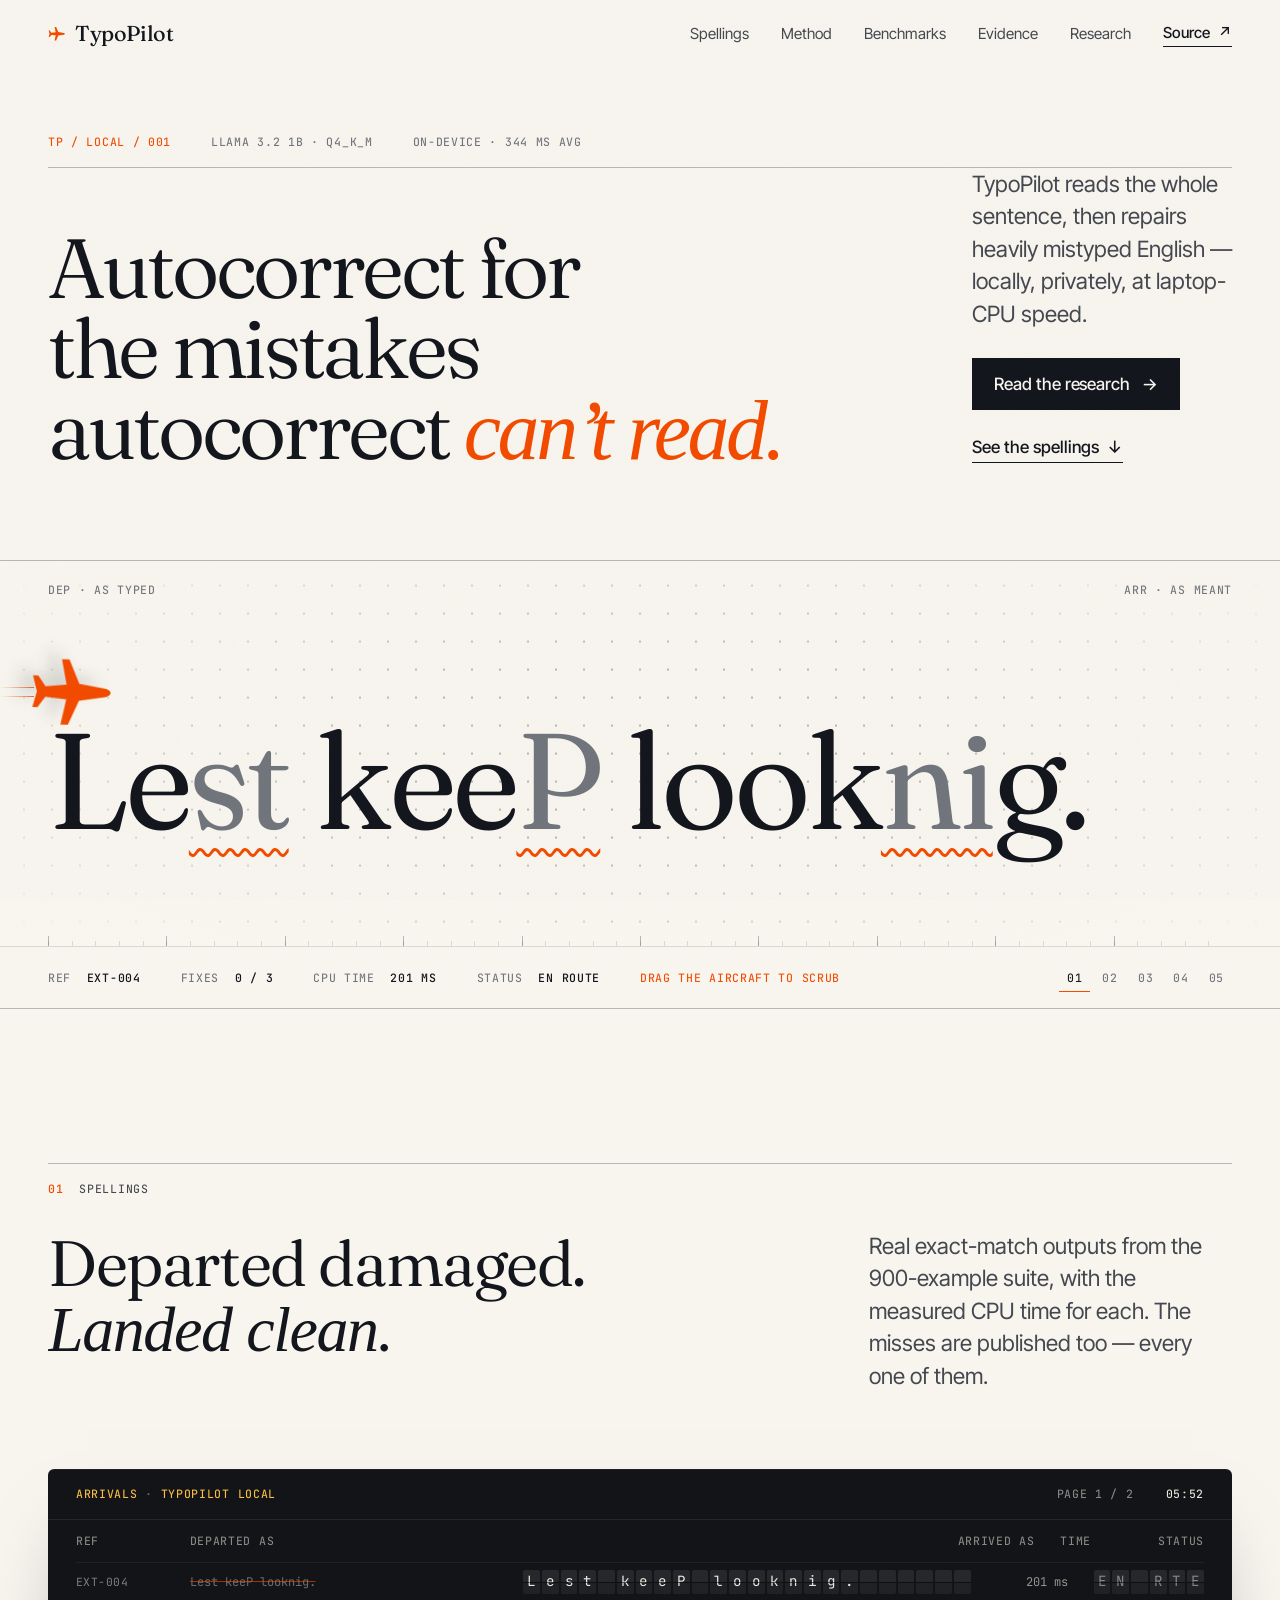
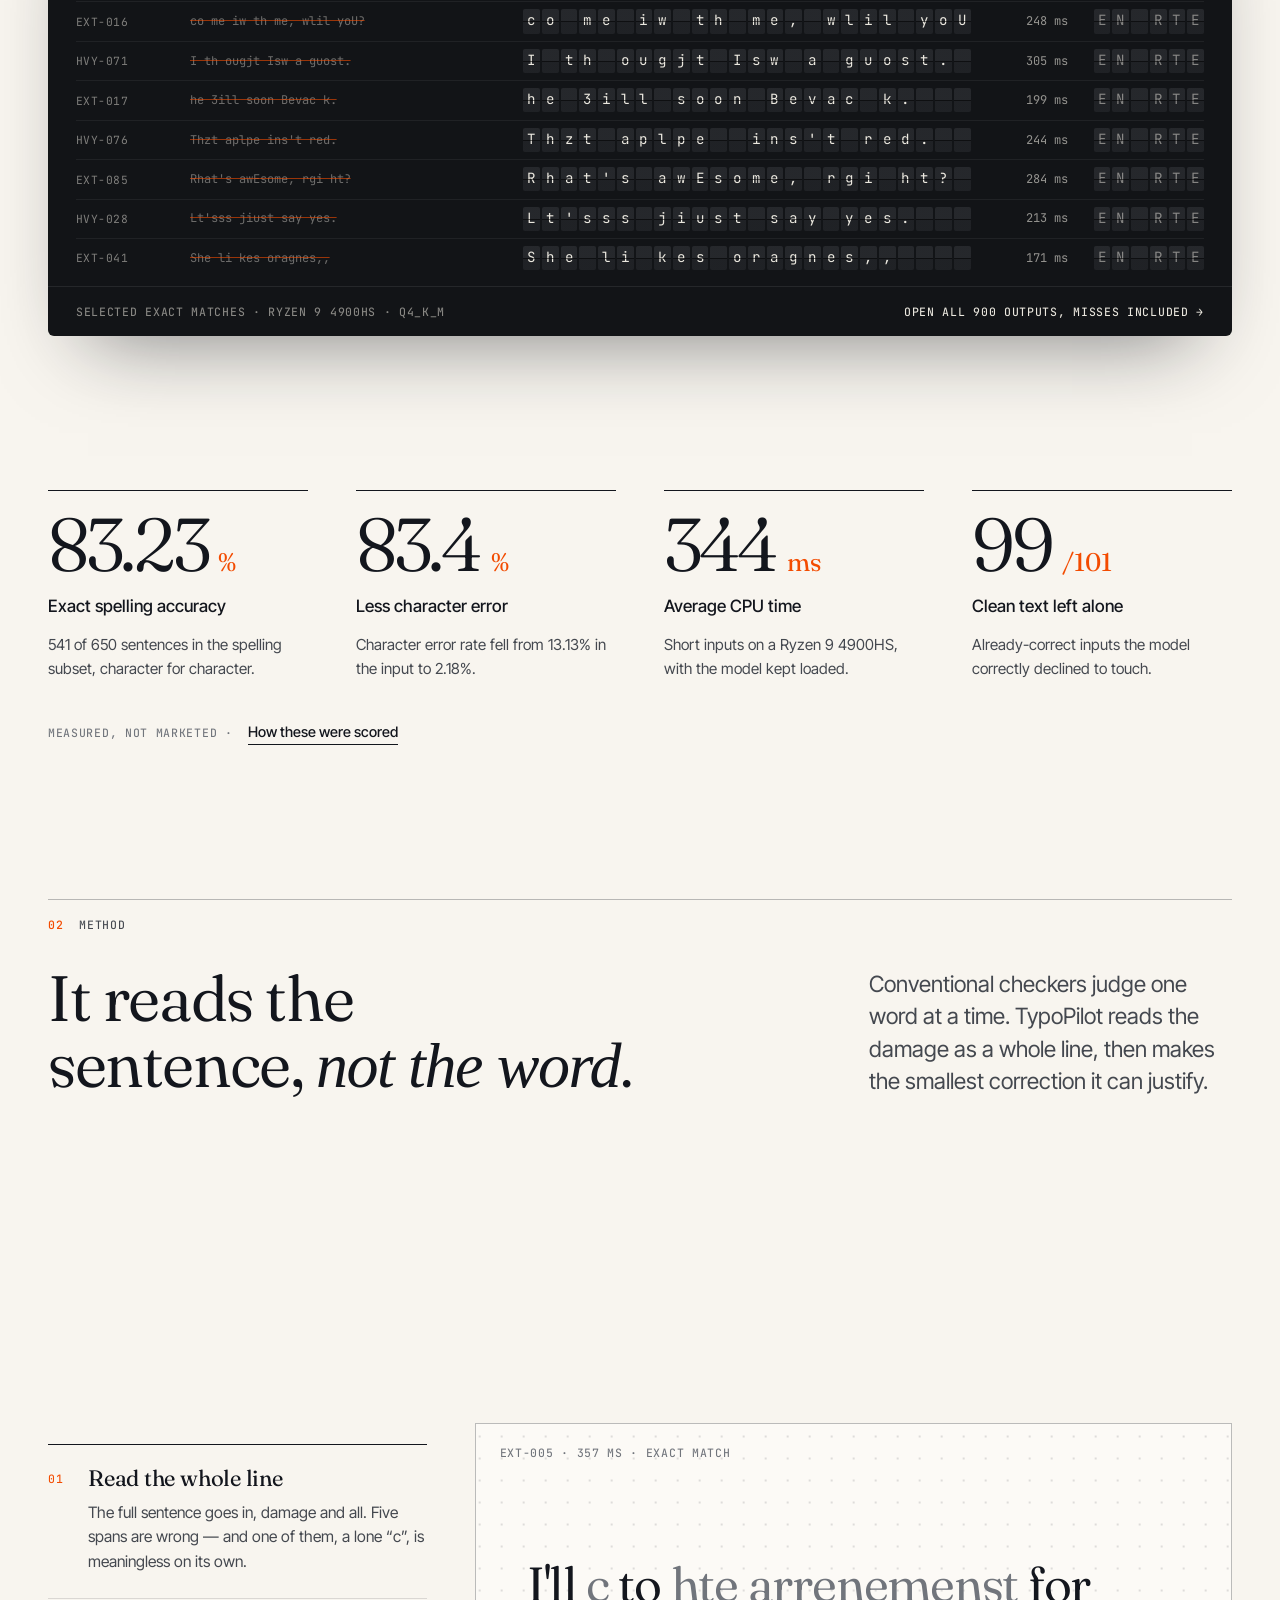
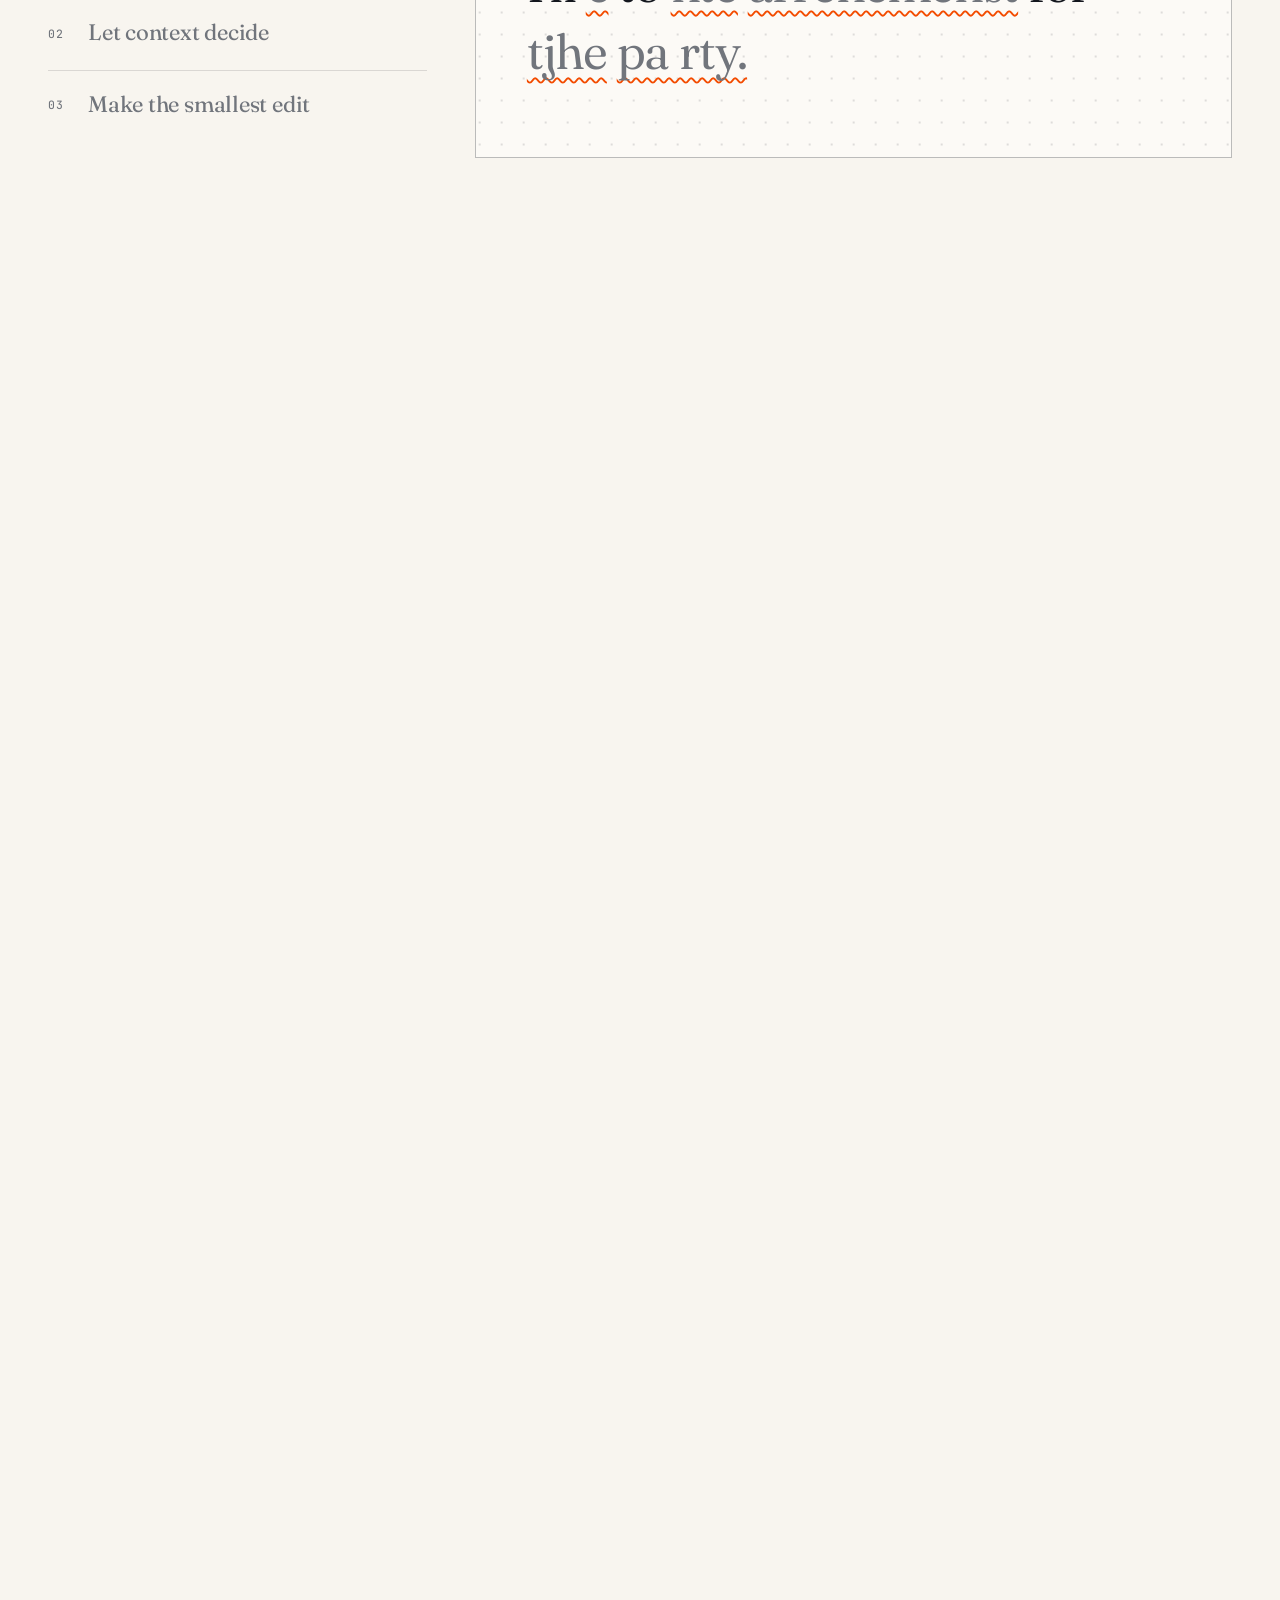
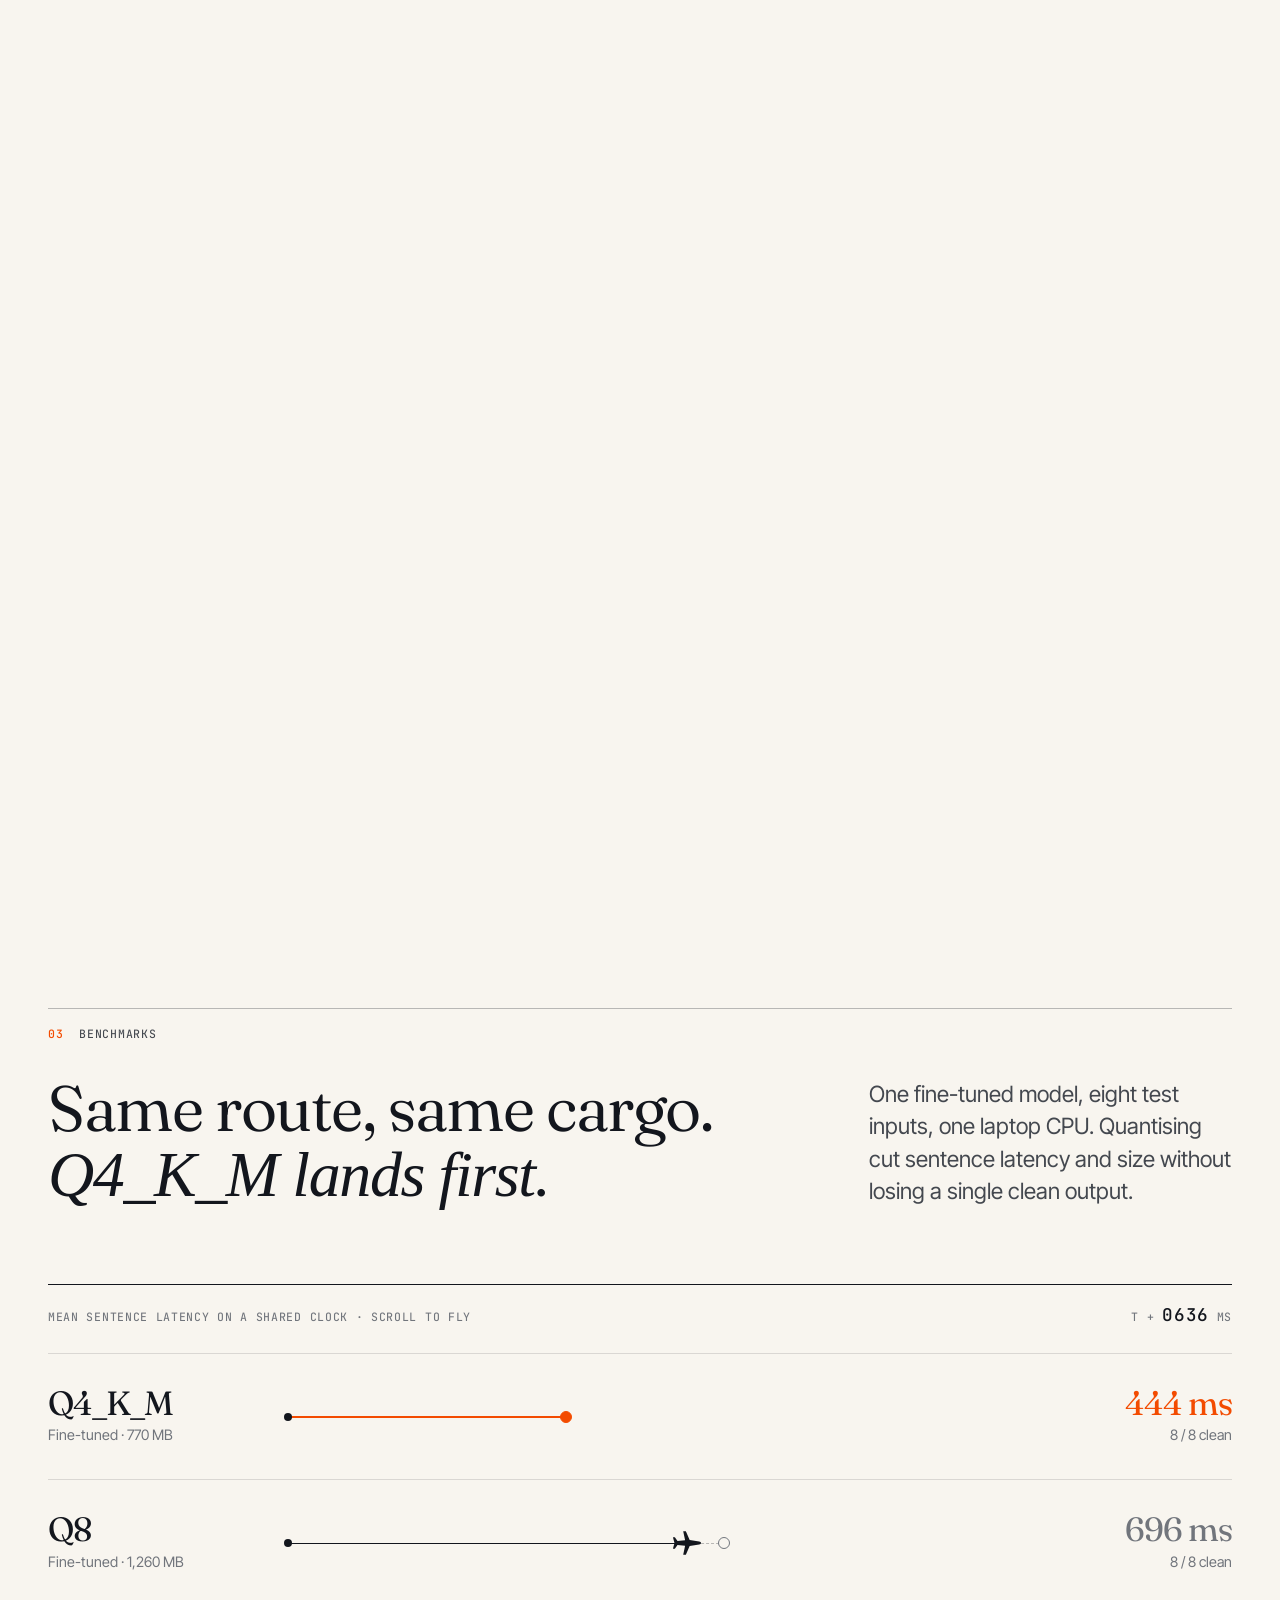
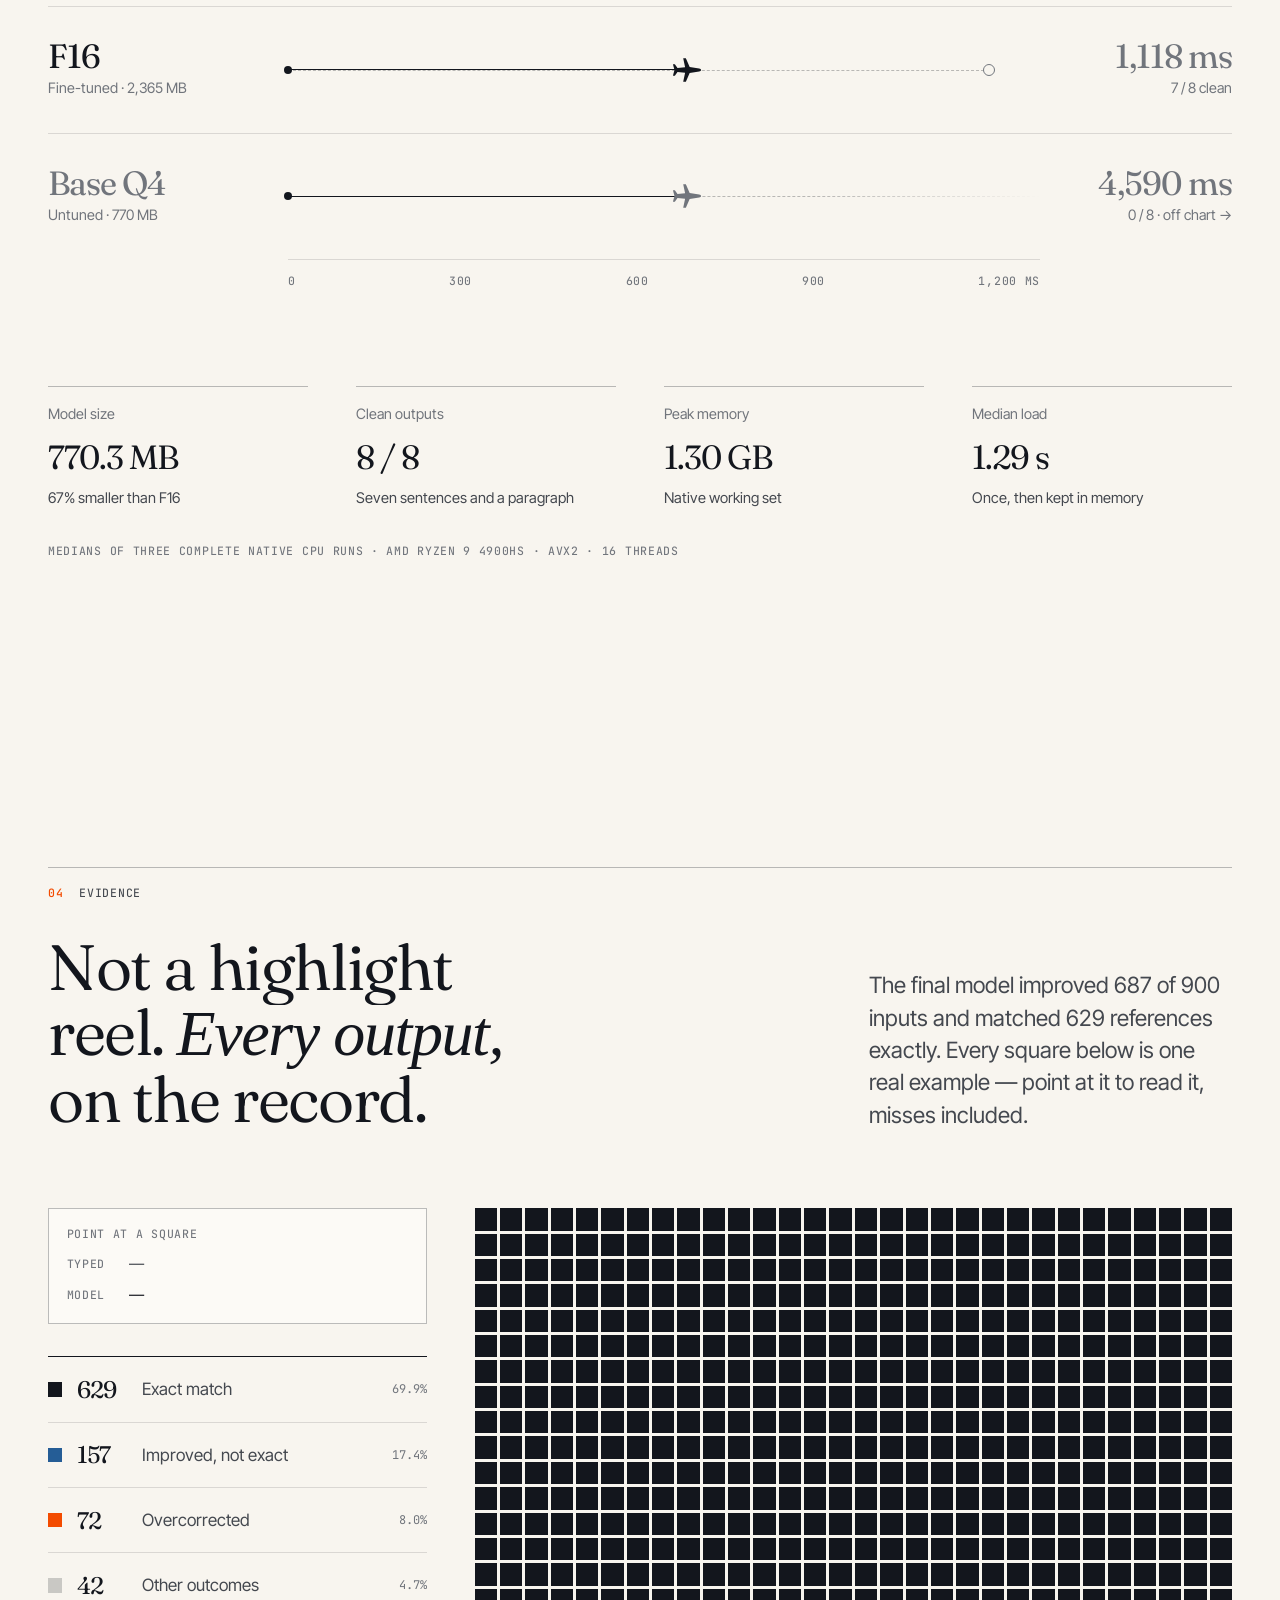
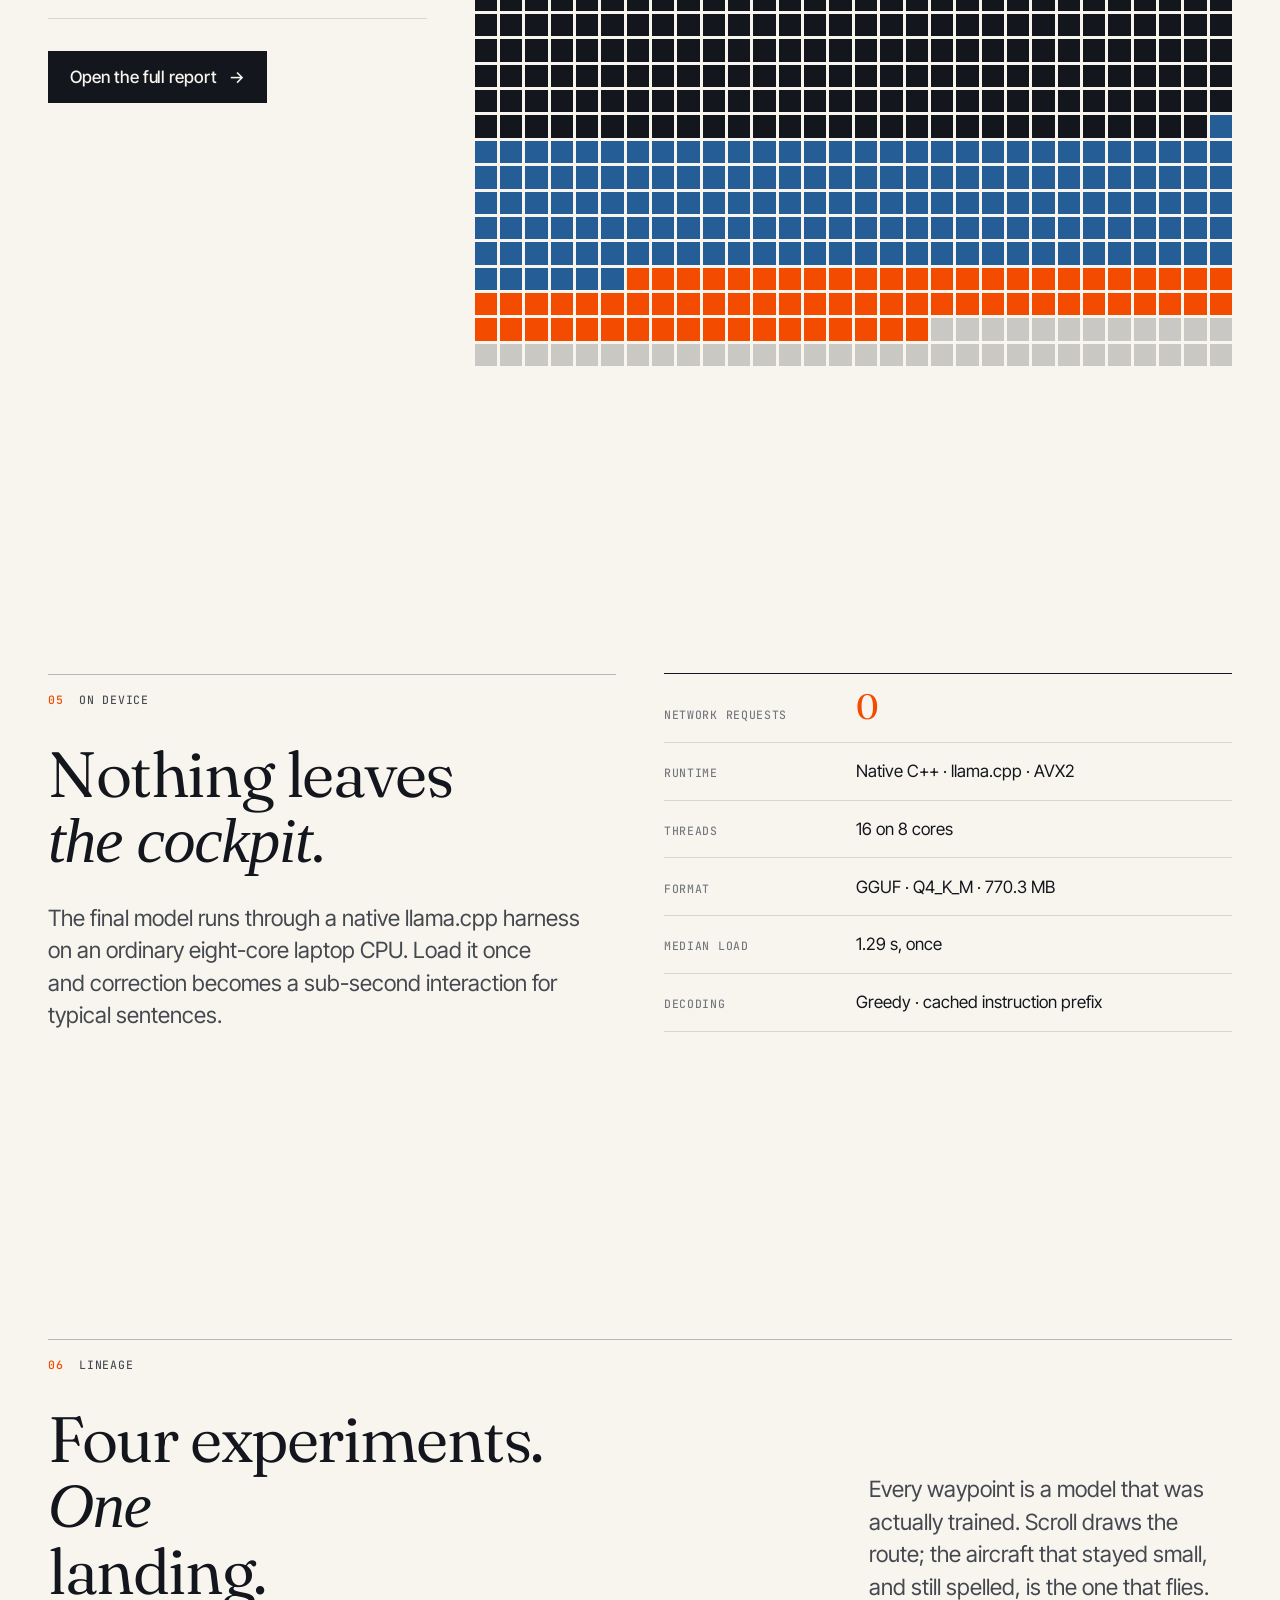
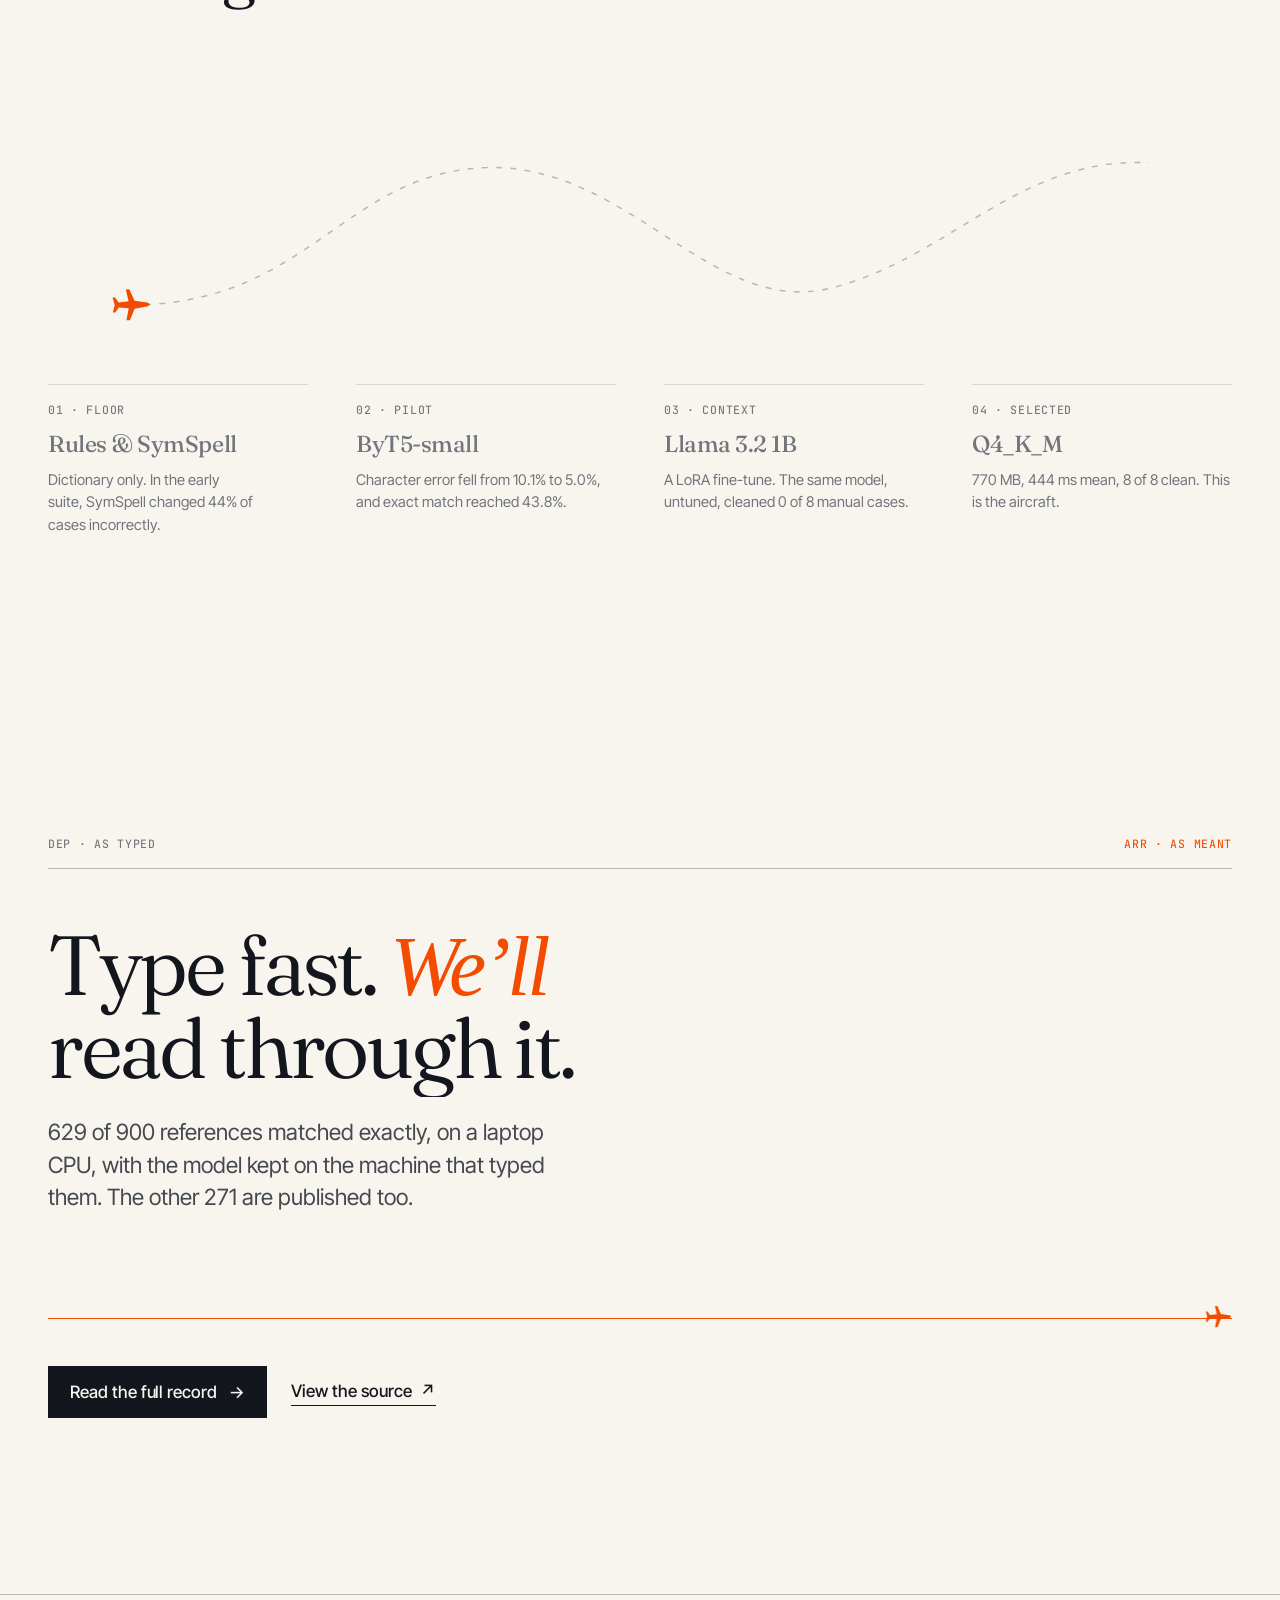
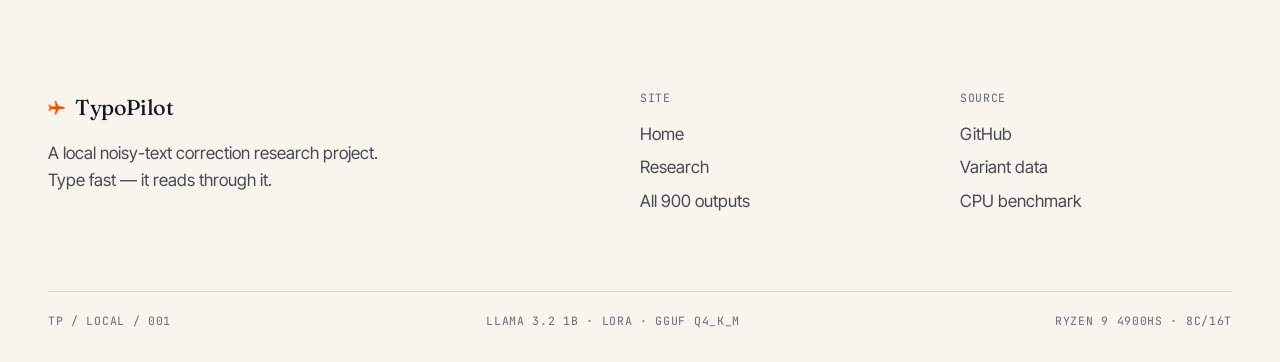
==== commit 706c7076: "Finish the paper site: the 900 outcomes, the lineage, and the research record Every square in the ev" ====
--- a/site/index.html
+++ b/site/index.html
@@ -22,6 +22,7 @@
         <a href="#arrivals">Spellings</a>
         <a href="#method">Method</a>
         <a href="#benchmarks">Benchmarks</a>
+        <a href="#evidence">Evidence</a>
         <a href="/research">Research</a>
       </nav>
       <a class="masthead-source link" href="https://github.com/adityavardhansharma/TypoPilot">Source <span class="arrow" aria-hidden="true">↗</span></a>
@@ -187,9 +188,108 @@
         <p class="facts-note data">Medians of three complete native CPU runs · AMD Ryzen 9 4900HS · AVX2 · 16 threads</p>
       </div>
     </section>
-    <!-- evidence -->
-    <!-- route -->
-    <!-- closing -->
+    <section class="section evidence" id="evidence" aria-labelledby="evidence-title">
+      <div class="wrap">
+        <div class="section-head">
+          <p class="kicker data" data-reveal><b>04</b> Evidence</p>
+          <h2 id="evidence-title" data-lines>Not a highlight reel. <em>Every&nbsp;output, on&nbsp;the&nbsp;record.</em></h2>
+          <p class="lede" data-reveal style="--delay:200">The final model improved 687 of 900 inputs and matched 629 references exactly. Every square below is one real example — point at it to read it, misses included.</p>
+        </div>
+        <div class="ledger" data-ledger>
+          <div class="ledger-side">
+            <div class="ledger-inspector" data-ledger-inspector>
+              <p class="data" data-ins-head>Point at a square</p>
+              <p class="ins-line"><span class="data">Typed</span><span data-ins-input>—</span></p>
+              <p class="ins-line"><span class="data">Model</span><span data-ins-output>—</span></p>
+            </div>
+            <div class="ledger-keys" role="group" aria-label="Highlight an outcome">
+            <button type="button" class="ledger-key" data-key="exact" aria-pressed="false"><i class="swatch is-exact"></i><b>629</b><span>Exact match</span><em>69.9%</em></button>
+            <button type="button" class="ledger-key" data-key="improved" aria-pressed="false"><i class="swatch is-improved"></i><b>157</b><span>Improved, not exact</span><em>17.4%</em></button>
+            <button type="button" class="ledger-key" data-key="over" aria-pressed="false"><i class="swatch is-over"></i><b>72</b><span>Overcorrected</span><em>8.0%</em></button>
+            <button type="button" class="ledger-key" data-key="other" aria-pressed="false"><i class="swatch is-other"></i><b>42</b><span>Other outcomes</span><em>4.7%</em></button>
+            </div>
+            <a class="button" href="/reports/llama-q4-900-eval-annotated.html">Open the full report <span class="arrow" aria-hidden="true">→</span></a>
+          </div>
+          <div class="ledger-grid" data-ledger-grid role="img" aria-label="900 squares, one per evaluation example: 629 exact matches, 157 improved but not exact, 72 overcorrected, 42 other outcomes.">
+            <noscript>JavaScript draws the 900 squares. The annotated report still lists every output.</noscript>
+          </div>
+        </div>
+      </div>
+    </section>
+
+    <section class="section local" aria-labelledby="local-title">
+      <div class="wrap local-grid">
+        <div>
+          <p class="kicker data" data-reveal><b>05</b> On device</p>
+          <h2 id="local-title" data-lines>Nothing leaves <em>the&nbsp;cockpit.</em></h2>
+          <p class="lede" data-reveal style="--delay:200">The final model runs through a native llama.cpp harness on an ordinary eight-core laptop CPU. Load it once and correction becomes a sub-second interaction for typical sentences.</p>
+        </div>
+        <dl class="spec" data-reveal style="--delay:150">
+          <div><dt class="data">Network requests</dt><dd><b class="is-signal">0</b></dd></div>
+          <div><dt class="data">Runtime</dt><dd>Native C++ · llama.cpp · AVX2</dd></div>
+          <div><dt class="data">Threads</dt><dd>16 on 8 cores</dd></div>
+          <div><dt class="data">Format</dt><dd>GGUF · Q4_K_M · 770.3 MB</dd></div>
+          <div><dt class="data">Median load</dt><dd>1.29 s, once</dd></div>
+          <div><dt class="data">Decoding</dt><dd>Greedy · cached instruction prefix</dd></div>
+        </dl>
+      </div>
+    </section>
+    <section class="section lineage" id="lineage" aria-labelledby="lineage-title">
+      <div class="wrap">
+        <div class="section-head">
+          <p class="kicker data" data-reveal><b>06</b> Lineage</p>
+          <h2 id="lineage-title" data-lines>Four experiments. <em>One landing.</em></h2>
+          <p class="lede" data-reveal style="--delay:200">Every waypoint is a model that was actually trained. Scroll draws the route; the aircraft that stayed small, and still spelled, is the one that flies.</p>
+        </div>
+        <figure class="lineage-chart" data-lineage>
+          <svg class="lineage-svg" viewBox="0 0 1000 250" role="img" aria-label="Lineage from dictionary baselines, through ByT5-small and Llama 3.2 1B, to the selected Q4_K_M.">
+            <path class="lineage-track" d="M70 190 C 220 190, 250 78, 370 74 S 560 200, 660 176 S 820 64, 930 70" />
+            <path class="lineage-flown" data-lineage-path pathLength="1" d="M70 190 C 220 190, 250 78, 370 74 S 560 200, 660 176 S 820 64, 930 70" />
+            <g data-lineage-plane transform="translate(70 190) rotate(90)">
+              <path transform="translate(-17 -17) scale(0.42)" d="M40 3c2 0 3 2 4 5l4 25 23 10v7l-24-5-2 20 10 7v5l-15-4-15 4v-5l10-7-2-20-24 5v-7l23-10 4-25c1-3 2-5 4-5Z"/>
+            </g>
+          </svg>
+          <ol class="lineage-stops">
+            <li data-stop>
+              <span class="data">01 · Floor</span>
+              <strong>Rules &amp; SymSpell</strong>
+              <p>Dictionary only. In the early suite, SymSpell changed 44% of cases incorrectly.</p>
+            </li>
+            <li data-stop>
+              <span class="data">02 · Pilot</span>
+              <strong>ByT5-small</strong>
+              <p>Character error fell from 10.1% to 5.0%, and exact match reached 43.8%.</p>
+            </li>
+            <li data-stop>
+              <span class="data">03 · Context</span>
+              <strong>Llama 3.2 1B</strong>
+              <p>A LoRA fine-tune. The same model, untuned, cleaned 0 of 8 manual cases.</p>
+            </li>
+            <li data-stop class="is-selected">
+              <span class="data">04 · Selected</span>
+              <strong>Q4_K_M</strong>
+              <p>770 MB, 444 ms mean, 8 of 8 clean. This is the aircraft.</p>
+            </li>
+          </ol>
+        </figure>
+      </div>
+    </section>
+
+    <section class="closing" id="depart" aria-labelledby="closing-title">
+      <div class="wrap">
+        <p class="closing-meta data" data-reveal><span>Dep · as typed</span><span>Arr · as meant</span></p>
+        <h2 id="closing-title" data-lines>Type fast. <em>We’ll read through it.</em></h2>
+        <p class="lede closing-lede" data-reveal style="--delay:160">629 of 900 references matched exactly, on a laptop CPU, with the model kept on the machine that typed them. The other 271 are published too.</p>
+        <div class="closing-runway" data-reveal style="--delay:240" aria-hidden="true">
+          <b></b>
+          <span class="closing-plane"><svg viewBox="0 0 80 80"><path d="M40 3c2 0 3 2 4 5l4 25 23 10v7l-24-5-2 20 10 7v5l-15-4-15 4v-5l10-7-2-20-24 5v-7l23-10 4-25c1-3 2-5 4-5Z"/></svg></span>
+        </div>
+        <div class="closing-actions" data-reveal style="--delay:320">
+          <a class="button" href="/research">Read the full record <span class="arrow" aria-hidden="true">→</span></a>
+          <a class="link" href="https://github.com/adityavardhansharma/TypoPilot">View the source <span class="arrow" aria-hidden="true">↗</span></a>
+        </div>
+      </div>
+    </section>
   </main>
 
   <footer class="colophon">
--- a/site/styles.css
+++ b/site/styles.css
@@ -715,3 +715,449 @@
   .routes-scale { margin: 0; }
   .facts { grid-template-columns: repeat(2, minmax(0, 1fr)); row-gap: 2rem; }
 }
+
+/* ==========================================================================
+   Evidence — 900-square ledger
+   ========================================================================== */
+
+.ledger {
+  display: grid; grid-template-columns: minmax(0, 4fr) minmax(0, 8fr); gap: var(--gutter);
+  align-items: start;
+}
+.ledger-side { display: grid; gap: 2rem; justify-items: start; position: sticky; top: 6rem; }
+.ledger-keys { display: grid; width: 100%; border-top: 1px solid var(--ink); }
+.ledger-key {
+  display: grid; grid-template-columns: 0.9rem 3.2rem 1fr auto; align-items: center; gap: 0.9rem;
+  padding: 0.85rem 0; border-bottom: 1px solid var(--rule);
+  text-align: left;
+  transition: opacity 0.5s var(--ease);
+}
+.ledger-key b { font-family: var(--font-display); font-weight: 400; font-size: 1.5rem; letter-spacing: -0.03em; font-variant-numeric: tabular-nums; }
+.ledger-key span { color: var(--ink-soft); }
+.ledger-key em { font-style: normal; font-family: var(--font-data); font-size: 0.75rem; color: var(--ink-mute); }
+.ledger-key[aria-pressed="true"] span { color: var(--ink); text-decoration: underline; text-underline-offset: 0.25em; }
+.ledger[data-focus] .ledger-key:not([data-key]) { opacity: 1; }
+.swatch { width: 0.9rem; height: 0.9rem; }
+.is-exact { --swatch: var(--ink); }
+.is-improved { --swatch: var(--chart); }
+.is-over { --swatch: var(--signal); }
+.is-other { --swatch: oklch(0.2 0.014 262 / 0.2); }
+.swatch { background: var(--swatch); }
+
+.ledger-inspector {
+  width: 100%; min-height: 7.25rem;
+  padding: 1rem 1.1rem;
+  background: oklch(0.985 0.006 85);
+  border: 1px solid var(--rule-strong);
+  display: grid; gap: 0.6rem; align-content: start;
+}
+.ledger-inspector [data-ins-head] { color: var(--ink-mute); }
+.ledger-inspector [data-ins-head] b { color: var(--signal); font-weight: 500; }
+.ins-line { display: grid; grid-template-columns: 3.4rem 1fr; gap: 0.5rem; font-size: 0.95rem; line-height: 1.4; }
+.ins-line .data { color: var(--ink-mute); padding-top: 0.2rem; }
+.ins-line:first-of-type + .ins-line span:last-child { font-family: var(--font-display); font-size: 1.05rem; }
+.ins-line [data-ins-input] { color: var(--ink-soft); }
+
+.ledger-grid {
+  display: grid; grid-template-columns: repeat(30, minmax(0, 1fr)); gap: 3px;
+}
+.ledger-grid i {
+  aspect-ratio: 1;
+  background: var(--swatch);
+  opacity: 0;
+  transition: opacity 0.9s var(--ease), transform 0.6s var(--ease);
+  transition-delay: calc(var(--c) * 28ms);
+}
+.ledger-grid.is-in i { opacity: 1; }
+.ledger-grid i { cursor: crosshair; }
+.ledger-grid i.is-hover { transform: scale(1.8); transition-delay: 0s; position: relative; z-index: 1; outline: 2px solid var(--paper); box-shadow: 0 0 0 1px var(--ink); }
+.ins-line span:last-child { overflow-wrap: anywhere; }
+html:not(.js) .ledger-grid i { opacity: 1; }
+.ledger[data-focus] .ledger-grid i { transition-delay: 0s; }
+.ledger[data-focus="exact"] .ledger-grid i:not(.is-exact),
+.ledger[data-focus="improved"] .ledger-grid i:not(.is-improved),
+.ledger[data-focus="over"] .ledger-grid i:not(.is-over),
+.ledger[data-focus="other"] .ledger-grid i:not(.is-other) { opacity: 0.12; }
+.ledger[data-focus="exact"] .ledger-key:not([data-key="exact"]),
+.ledger[data-focus="improved"] .ledger-key:not([data-key="improved"]),
+.ledger[data-focus="over"] .ledger-key:not([data-key="over"]),
+.ledger[data-focus="other"] .ledger-key:not([data-key="other"]) { opacity: 0.4; }
+
+@media (max-width: 60rem) {
+  .ledger { grid-template-columns: 1fr; }
+  .ledger-side { position: static; }
+  .ledger-grid { gap: 2px; order: -1; }
+}
+
+/* ==========================================================================
+   On device
+   ========================================================================== */
+
+.local-grid {
+  display: grid; grid-template-columns: minmax(0, 6fr) minmax(0, 6fr); gap: var(--gutter); align-items: end;
+}
+.local-grid h2 { margin: 2rem 0 1.75rem; }
+.spec { border-top: 1px solid var(--ink); }
+.spec div {
+  display: grid; grid-template-columns: 11rem 1fr; gap: 1rem; align-items: baseline;
+  padding: 0.95rem 0; border-bottom: 1px solid var(--rule);
+}
+.spec dt { color: var(--ink-mute); }
+.spec dd b { font-family: var(--font-display); font-weight: 400; font-size: 2.2rem; line-height: 1; }
+.is-signal { color: var(--signal); }
+
+@media (max-width: 60rem) {
+  .local-grid { grid-template-columns: 1fr; }
+  .spec div { grid-template-columns: 9rem 1fr; }
+}
+
+/* ==========================================================================
+   Lineage — four waypoints, one drawn route
+   ========================================================================== */
+
+.lineage-chart { margin-top: 0.5rem; }
+.lineage-svg { width: 100%; height: auto; overflow: visible; }
+.lineage-track, .lineage-flown { fill: none; }
+.lineage-track { stroke: var(--rule-strong); stroke-width: 1.25; stroke-dasharray: 5 7; }
+.lineage-flown { stroke: var(--signal); stroke-width: 2; stroke-dasharray: 1; stroke-dashoffset: 1; }
+.lineage-chart [data-lineage-plane] { fill: var(--signal); }
+.lineage-stops {
+  display: grid; grid-template-columns: repeat(4, minmax(0, 1fr));
+  column-gap: var(--gutter); margin-top: 0.5rem;
+}
+.lineage-stops li {
+  padding-top: 1rem; border-top: 1px solid var(--rule);
+  color: var(--ink-mute);
+  transition: color 0.7s var(--ease), border-color 0.7s var(--ease);
+}
+.lineage-stops .data { display: block; }
+.lineage-stops strong {
+  display: block; margin: 0.45rem 0 0.4rem;
+  font-family: var(--font-display); font-weight: 450; font-size: 1.45rem;
+  letter-spacing: -0.02em; color: inherit;
+}
+.lineage-stops p { font-size: 0.92rem; color: var(--ink-mute); max-width: 22rem; transition: color 0.7s var(--ease); }
+.lineage-stops li.is-passed { color: var(--ink); border-top-color: var(--ink); }
+.lineage-stops li.is-passed p { color: var(--ink-soft); }
+.lineage-stops li.is-selected.is-passed { border-top-color: var(--signal); }
+.lineage-stops li.is-selected.is-passed .data { color: var(--signal); }
+
+@media (max-width: 60rem) {
+  .lineage-stops { grid-template-columns: 1fr 1fr; row-gap: 1.75rem; }
+}
+@media (max-width: 40rem) {
+  .lineage-stops { grid-template-columns: 1fr; }
+}
+
+/* ==========================================================================
+   Closing
+   ========================================================================== */
+
+.closing { padding-block: clamp(5rem, 12vw, 9rem) clamp(6rem, 14vw, 11rem); }
+.closing-meta {
+  display: flex; justify-content: space-between; gap: 1rem;
+  padding-bottom: 1rem; border-bottom: 1px solid var(--rule-strong); color: var(--ink-mute);
+}
+.closing-meta span:last-child { color: var(--signal); }
+.closing h2 {
+  max-width: 12ch; margin-top: clamp(2rem, 5vw, 3.5rem);
+  font-size: var(--step-4); font-weight: 350; letter-spacing: -0.04em; line-height: 0.96;
+}
+.closing h2 em { color: var(--signal); }
+.closing-lede { margin-top: 1.75rem; }
+.closing-runway {
+  position: relative; height: 3.25rem; margin-top: clamp(2.5rem, 6vw, 4rem);
+  container-type: inline-size;
+}
+.closing-runway::before {
+  content: ""; position: absolute; left: 0; right: 0; bottom: 0.7rem; height: 0;
+  border-top: 1px dashed var(--rule-strong);
+}
+.closing-runway b {
+  position: absolute; left: 0; bottom: 0.7rem; height: 1px; width: 100%;
+  background: var(--signal); transform: scaleX(0); transform-origin: left;
+}
+.closing-runway.is-in b { transform: scaleX(1); transition: transform 2.6s var(--ease-travel) 0.15s; }
+.closing-plane { position: absolute; left: 0; bottom: 0; width: 1.7rem; z-index: 1; }
+.closing-plane svg { width: 100%; fill: var(--signal); transform: rotate(90deg); }
+.closing-runway.is-in .closing-plane { animation: depart 2.6s var(--ease-travel) 0.15s both; }
+@keyframes depart {
+  from { transform: translateX(0); }
+  to { transform: translateX(calc(100cqi - 1.7rem)); }
+}
+.closing-actions { display: flex; flex-wrap: wrap; align-items: center; gap: 1.5rem; margin-top: 2.25rem; }
+
+/* ==========================================================================
+   Research record
+   ========================================================================== */
+
+.shell { width: min(100% - 2 * var(--gutter), var(--wrap)); margin-inline: auto; }
+.research-hero { padding-top: clamp(3.5rem, 8vw, 7rem); }
+.eyebrow {
+  font-family: var(--font-data); font-size: 0.72rem; font-weight: 450;
+  letter-spacing: 0.06em; text-transform: uppercase; color: var(--ink-mute);
+  padding-bottom: 1rem; border-bottom: 1px solid var(--rule-strong);
+}
+.eyebrow.is-live::before {
+  content: ""; display: inline-block; width: 0.45rem; height: 0.45rem;
+  margin-right: 0.65rem; background: var(--signal); vertical-align: 0.05em;
+}
+.research-hero h1 {
+  max-width: 12ch; margin-top: clamp(2rem, 5vw, 3.25rem);
+  font-size: var(--step-4); font-weight: 350; letter-spacing: -0.04em; line-height: 0.96;
+}
+.research-hero h1 em { color: var(--signal); }
+.research-hero-copy {
+  display: grid; grid-template-columns: minmax(0, 36rem) minmax(12rem, 1fr);
+  gap: 2rem 3rem; align-items: end; margin-top: 2rem;
+}
+.research-hero-copy > p { color: var(--ink-soft); font-size: var(--step-1); line-height: 1.45; }
+.research-jump { display: flex; flex-wrap: wrap; gap: 0.65rem 1.25rem; justify-content: flex-end; }
+.research-jump a {
+  color: var(--ink-soft); padding-bottom: 0.15rem;
+  background: linear-gradient(currentColor, currentColor) 0 100% / 100% 1px no-repeat;
+  transition: color 0.3s;
+}
+.research-jump a:hover { color: var(--signal); }
+
+.research-summary { margin-top: clamp(3.5rem, 7vw, 5.5rem); }
+.summary-grid { display: grid; grid-template-columns: repeat(4, minmax(0, 1fr)); column-gap: var(--gutter); }
+.summary-grid > div { padding-top: 1rem; border-top: 1px solid var(--ink); }
+.summary-grid dt, .mono {
+  font-family: var(--font-data); font-size: 0.72rem; font-weight: 450;
+  letter-spacing: 0.06em; text-transform: uppercase; color: var(--ink-mute);
+}
+.summary-grid dd {
+  font-family: var(--font-display); font-weight: 380; font-variation-settings: "opsz" 40;
+  font-size: clamp(1.7rem, 1.2rem + 1.1vw, 2.35rem);
+  letter-spacing: -0.03em; line-height: 1.05; margin: 0.55rem 0 0.4rem;
+}
+.summary-grid small { color: var(--ink-soft); }
+
+.research-shell {
+  display: grid; grid-template-columns: 13.5rem minmax(0, 1fr);
+  gap: clamp(1.5rem, 4vw, 4.5rem); align-items: start;
+  margin-top: clamp(4rem, 8vw, 6.5rem);
+  padding-bottom: clamp(4rem, 8vw, 7rem);
+}
+.research-sidebar { position: sticky; top: 5.75rem; }
+.research-sidebar > p { color: var(--ink-mute); margin-bottom: 0.85rem; }
+.research-sidebar nav { display: grid; }
+.research-sidebar a {
+  color: var(--ink-soft); font-size: 0.95rem;
+  padding: 0.38rem 0 0.38rem 0.85rem; border-left: 1px solid var(--rule);
+  transition: color 0.3s, border-color 0.3s;
+}
+.research-sidebar a:hover { color: var(--ink); }
+.research-sidebar a[aria-current="true"] { color: var(--ink); border-left-color: var(--signal); }
+
+.research-section { padding-top: clamp(3.5rem, 7vw, 5.5rem); }
+.research-section:first-child { padding-top: 0; }
+.research-heading { display: grid; gap: 0.7rem; margin-bottom: 1.35rem; }
+.research-heading span {
+  font-family: var(--font-data); font-size: 0.72rem; font-weight: 450;
+  letter-spacing: 0.06em; text-transform: uppercase; color: var(--signal);
+}
+.research-heading h2 { font-size: clamp(2rem, 1.3rem + 2.1vw, 3.15rem); max-width: 18ch; }
+.research-article .lead, .research-article p { color: var(--ink-soft); max-width: 42rem; }
+.research-article .lead { font-size: var(--step-1); line-height: 1.45; }
+.research-article p + p { margin-top: 0.9rem; }
+.research-heading + p, .research-heading + .lead { margin-top: 0; }
+
+.model-specimen { margin-top: 2rem; border: 1px solid var(--rule-strong); background: oklch(0.985 0.006 85); }
+.specimen-title {
+  display: flex; justify-content: space-between; gap: 1rem; align-items: baseline;
+  padding: 0.9rem 1.15rem; border-bottom: 1px solid var(--rule);
+  font-family: var(--font-data); font-size: 0.75rem; letter-spacing: 0.04em; text-transform: uppercase;
+}
+.specimen-title i { font-style: normal; color: var(--signal); }
+.model-specimen dl { display: grid; grid-template-columns: 1fr 1fr; }
+.model-specimen dl div {
+  display: flex; justify-content: space-between; gap: 1rem; align-items: baseline;
+  padding: 0.85rem 1.15rem; border-top: 1px solid var(--rule);
+}
+.model-specimen dl div:nth-child(-n + 2) { border-top: 0; }
+.model-specimen dt { color: var(--ink-mute); }
+.model-specimen dd { font-variant-numeric: tabular-nums; text-align: right; }
+
+.research-timeline { margin-top: 2rem; }
+.research-timeline article {
+  display: grid; grid-template-columns: 11rem minmax(0, 1fr); gap: 1.25rem 1.75rem;
+  position: relative; padding: 0 0 1.6rem 1.35rem; border-left: 1px solid var(--rule-strong);
+}
+.research-timeline article::before {
+  content: ""; position: absolute; left: -4px; top: 0.35rem;
+  width: 7px; height: 7px; background: var(--paper); border: 1px solid var(--ink);
+}
+.research-timeline article:last-child { padding-bottom: 0; }
+.research-timeline article:last-child::before { background: var(--signal); border-color: var(--signal); }
+.research-timeline article > span {
+  font-family: var(--font-data); font-size: 0.72rem; font-weight: 450;
+  letter-spacing: 0.06em; text-transform: uppercase; color: var(--ink-mute); padding-top: 0.15rem;
+}
+.research-timeline h3 { margin-bottom: 0.35rem; }
+.research-timeline p { max-width: 38rem; }
+
+.evaluation-block { margin-top: 2.75rem; padding-top: 1.5rem; border-top: 1px solid var(--rule-strong); }
+.evaluation-block header {
+  display: flex; justify-content: space-between; align-items: end; gap: 1rem; margin-bottom: 1.35rem;
+}
+.evaluation-block header span {
+  display: block; margin-bottom: 0.35rem;
+  font-family: var(--font-data); font-size: 0.72rem; font-weight: 450;
+  letter-spacing: 0.06em; text-transform: uppercase; color: var(--signal);
+}
+.evaluation-block header p { color: var(--ink-mute); font-variant-numeric: tabular-nums; }
+.evaluation-hero { display: flex; justify-content: space-between; align-items: end; gap: 2rem; }
+.evaluation-hero strong {
+  display: block;
+  font-family: var(--font-display); font-weight: 340; font-variation-settings: "opsz" 40;
+  font-size: clamp(3.2rem, 2rem + 3.2vw, 5rem);
+  letter-spacing: -0.045em; line-height: 0.88;
+}
+.evaluation-hero strong + span { display: block; margin-top: 0.45rem; color: var(--ink-mute); }
+.evaluation-hero > p { max-width: 28rem; align-self: center; }
+.cer-route {
+  display: grid; grid-template-columns: auto minmax(8rem, 16rem) auto;
+  gap: 0.9rem; align-items: center; color: var(--ink-mute); font-size: 0.92rem;
+  font-variant-numeric: tabular-nums;
+}
+.cer-route i { position: relative; height: 1px; background: var(--rule-strong); }
+.cer-route b {
+  position: absolute; left: 0; top: -1px; height: 3px; width: 100%;
+  background: linear-gradient(90deg, var(--ink-mute), var(--signal));
+  transform: scaleX(0); transform-origin: left;
+}
+.is-in .cer-route b { transform: scaleX(1); transition: transform 1.4s var(--ease-travel); }
+.evaluation-facts {
+  display: grid; grid-template-columns: repeat(4, minmax(0, 1fr));
+  column-gap: var(--gutter); margin-top: 1.75rem;
+}
+.evaluation-facts span {
+  padding-top: 0.75rem; border-top: 1px solid var(--rule);
+  color: var(--ink-soft); font-size: 0.92rem;
+}
+.evaluation-facts b {
+  display: block; margin-bottom: 0.2rem;
+  font-family: var(--font-display); font-weight: 450; font-size: 1.35rem;
+  letter-spacing: -0.03em; color: var(--ink);
+}
+.category-chart { display: grid; gap: 0.7rem; margin-top: 0.4rem; }
+.category-chart > div {
+  display: grid; grid-template-columns: 11.5rem minmax(0, 1fr) 4.2rem;
+  gap: 1rem; align-items: center;
+}
+.category-chart span { color: var(--ink-soft); }
+.category-chart i { display: block; height: 2px; background: var(--rule); }
+.category-chart b {
+  display: block; height: 2px; width: var(--value); background: var(--ink);
+  transform: scaleX(0); transform-origin: left;
+}
+.category-chart .weak b { background: var(--signal); }
+.category-chart .weak strong { color: var(--signal); }
+.is-in .category-chart b { transform: scaleX(1); transition: transform 1.2s var(--ease); }
+.category-chart strong {
+  font-family: var(--font-display); font-weight: 450; font-size: 1.2rem;
+  letter-spacing: -0.03em; font-variant-numeric: tabular-nums; text-align: right;
+}
+.category-chart strong::after { content: "%"; font-size: 0.72em; color: var(--ink-mute); margin-left: 0.05em; }
+.category-chart .weak strong::after { color: var(--signal); }
+.research-link {
+  display: inline-flex; align-items: center; gap: 0.45rem; margin-top: 1.4rem;
+  font-weight: 500;
+  background: linear-gradient(currentColor, currentColor) 0 100% / 100% 1px no-repeat;
+  padding-bottom: 2px;
+}
+.research-link:hover { color: var(--signal); }
+.scope-warning {
+  margin-top: 1.35rem; max-width: none;
+  padding: 0.9rem 1rem; border-left: 2px solid var(--signal); background: var(--paper-deep);
+}
+.scope-warning strong { color: var(--ink); font-weight: 600; }
+
+.variant-table-wrap { margin-top: 1.75rem; overflow-x: auto; }
+.variant-table { width: 100%; border-collapse: collapse; min-width: 36rem; }
+.variant-table th {
+  text-align: left; padding: 0 0.8rem 0.7rem 0;
+  font-family: var(--font-data); font-size: 0.72rem; font-weight: 450;
+  letter-spacing: 0.06em; text-transform: uppercase; color: var(--ink-mute);
+  border-bottom: 1px solid var(--ink);
+}
+.variant-table td { padding: 0.9rem 0.8rem 0.9rem 0; border-bottom: 1px solid var(--rule); font-variant-numeric: tabular-nums; }
+.variant-table tr.selected td { background: var(--signal-wash); }
+.variant-table tr.selected td:first-child { box-shadow: inset 2px 0 0 var(--signal); padding-left: 0.7rem; color: var(--ink); font-weight: 600; }
+.table-caption { margin-top: 0.9rem; color: var(--ink-mute); font-size: 0.92rem; max-width: 46rem; }
+
+.published-ranking { margin-top: 1.75rem; border-top: 1px solid var(--ink); }
+.published-ranking > div {
+  display: grid; grid-template-columns: 6.5rem minmax(0, 1fr); gap: 0.5rem 1rem; align-items: baseline;
+  padding: 0.85rem 0; border-bottom: 1px solid var(--rule);
+}
+.published-ranking span {
+  font-family: var(--font-data); font-size: 0.75rem; letter-spacing: 0.04em; text-transform: uppercase; color: var(--ink-mute);
+}
+.published-ranking strong { font-family: var(--font-display); font-weight: 450; font-size: 1.45rem; letter-spacing: -0.02em; }
+.published-ranking i { grid-column: 2; font-style: normal; color: var(--ink-soft); }
+.published-ranking .candidate {
+  margin-top: 1.25rem; padding: 1rem 1rem 1rem 0.9rem;
+  border: 1px solid var(--rule-strong); border-left: 2px solid var(--signal); border-bottom: 1px solid var(--rule-strong);
+  background: var(--signal-wash);
+}
+.published-ranking .candidate span { color: var(--signal); }
+.source-note { margin-top: 1.1rem; color: var(--ink-mute); font-size: 0.92rem; max-width: 46rem; }
+.source-note a { text-decoration: underline; text-underline-offset: 0.18em; text-decoration-thickness: 1px; }
+.source-note a:hover { color: var(--signal); }
+
+.limitations-list {
+  display: grid; grid-template-columns: 1fr 1fr; margin-top: 1.75rem;
+  border-top: 1px solid var(--ink);
+}
+.limitations-list article { padding: 1.2rem 1.75rem 1.2rem 0; border-bottom: 1px solid var(--rule); }
+.limitations-list article:nth-child(odd) { border-right: 1px solid var(--rule); padding-right: 1.75rem; }
+.limitations-list article:nth-child(even) { padding-left: 1.75rem; }
+.limitations-list p { margin-top: 0.4rem; }
+
+.method-list { margin-top: 0.5rem; }
+.method-list div {
+  display: grid; grid-template-columns: 13rem minmax(0, 1fr); gap: 1rem 1.5rem;
+  padding: 1rem 0; border-top: 1px solid var(--rule);
+}
+.method-list dt { font-weight: 560; padding-top: 0.1rem; }
+.method-list dd { color: var(--ink-soft); }
+
+.artifact-links { margin-top: 1.5rem; border-top: 1px solid var(--ink); }
+.artifact-links a {
+  display: grid; grid-template-columns: 14rem minmax(0, 1fr) auto;
+  gap: 1rem; align-items: baseline; padding: 1rem 0; border-bottom: 1px solid var(--rule);
+}
+.artifact-links span {
+  font-family: var(--font-data); font-size: 0.72rem; font-weight: 450;
+  letter-spacing: 0.06em; text-transform: uppercase; color: var(--ink-mute);
+}
+.artifact-links strong { font-family: var(--font-display); font-weight: 450; font-size: 1.45rem; letter-spacing: -0.02em; }
+.artifact-links i { font-style: normal; color: var(--ink-mute); }
+.artifact-links a:hover strong { color: var(--signal); }
+
+@media (max-width: 60rem) {
+  .research-hero-copy, .summary-grid, .research-shell, .model-specimen dl,
+  .research-timeline article, .evaluation-facts, .limitations-list, .method-list div, .artifact-links a {
+    grid-template-columns: 1fr;
+  }
+  .research-jump { justify-content: flex-start; }
+  .research-shell { grid-template-columns: minmax(0, 1fr); }
+  .research-sidebar, .research-article, .research-sidebar nav { min-width: 0; }
+  .research-sidebar { position: sticky; top: 4.25rem; z-index: 4; background: oklch(0.972 0.009 85 / 0.94); padding-bottom: 0.6rem; }
+  .research-sidebar nav { display: flex; gap: 1rem; overflow-x: auto; max-width: 100%; }
+  .research-sidebar a { white-space: nowrap; border-left: 0; border-bottom: 1px solid transparent; padding: 0.35rem 0; }
+  .research-sidebar a[aria-current="true"] { border-bottom-color: var(--signal); }
+  .research-timeline article { padding-left: 1.1rem; }
+  .evaluation-hero, .category-chart > div { display: grid; grid-template-columns: 1fr; }
+  .category-chart strong { text-align: left; }
+  .cer-route { grid-template-columns: 1fr; gap: 0.4rem; }
+  .limitations-list article, .limitations-list article:nth-child(odd), .limitations-list article:nth-child(even) {
+    border-right: 0; padding-left: 0; padding-right: 0;
+  }
+  .evaluation-facts { grid-template-columns: 1fr 1fr; row-gap: 1.25rem; }
+  .summary-grid { grid-template-columns: 1fr 1fr; row-gap: 1.75rem; }
+  .published-ranking i { grid-column: 1; }
+}
